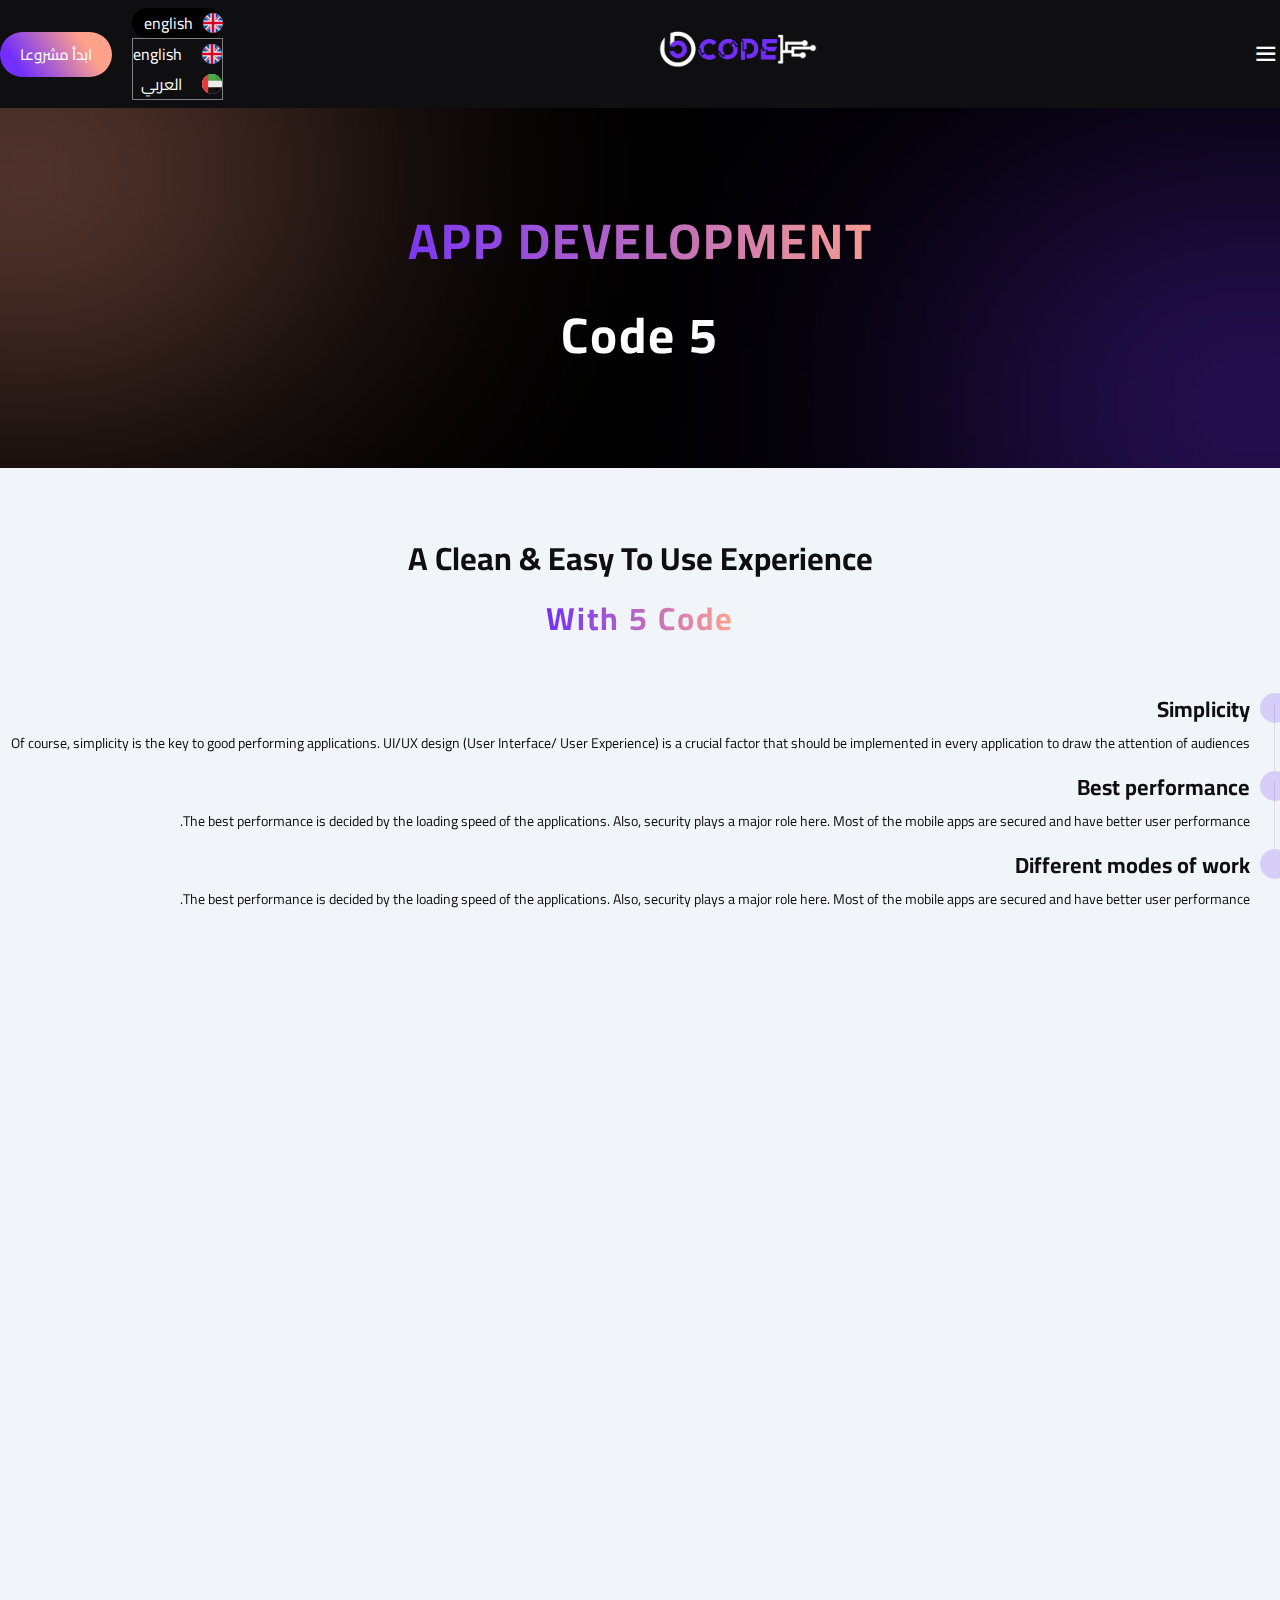
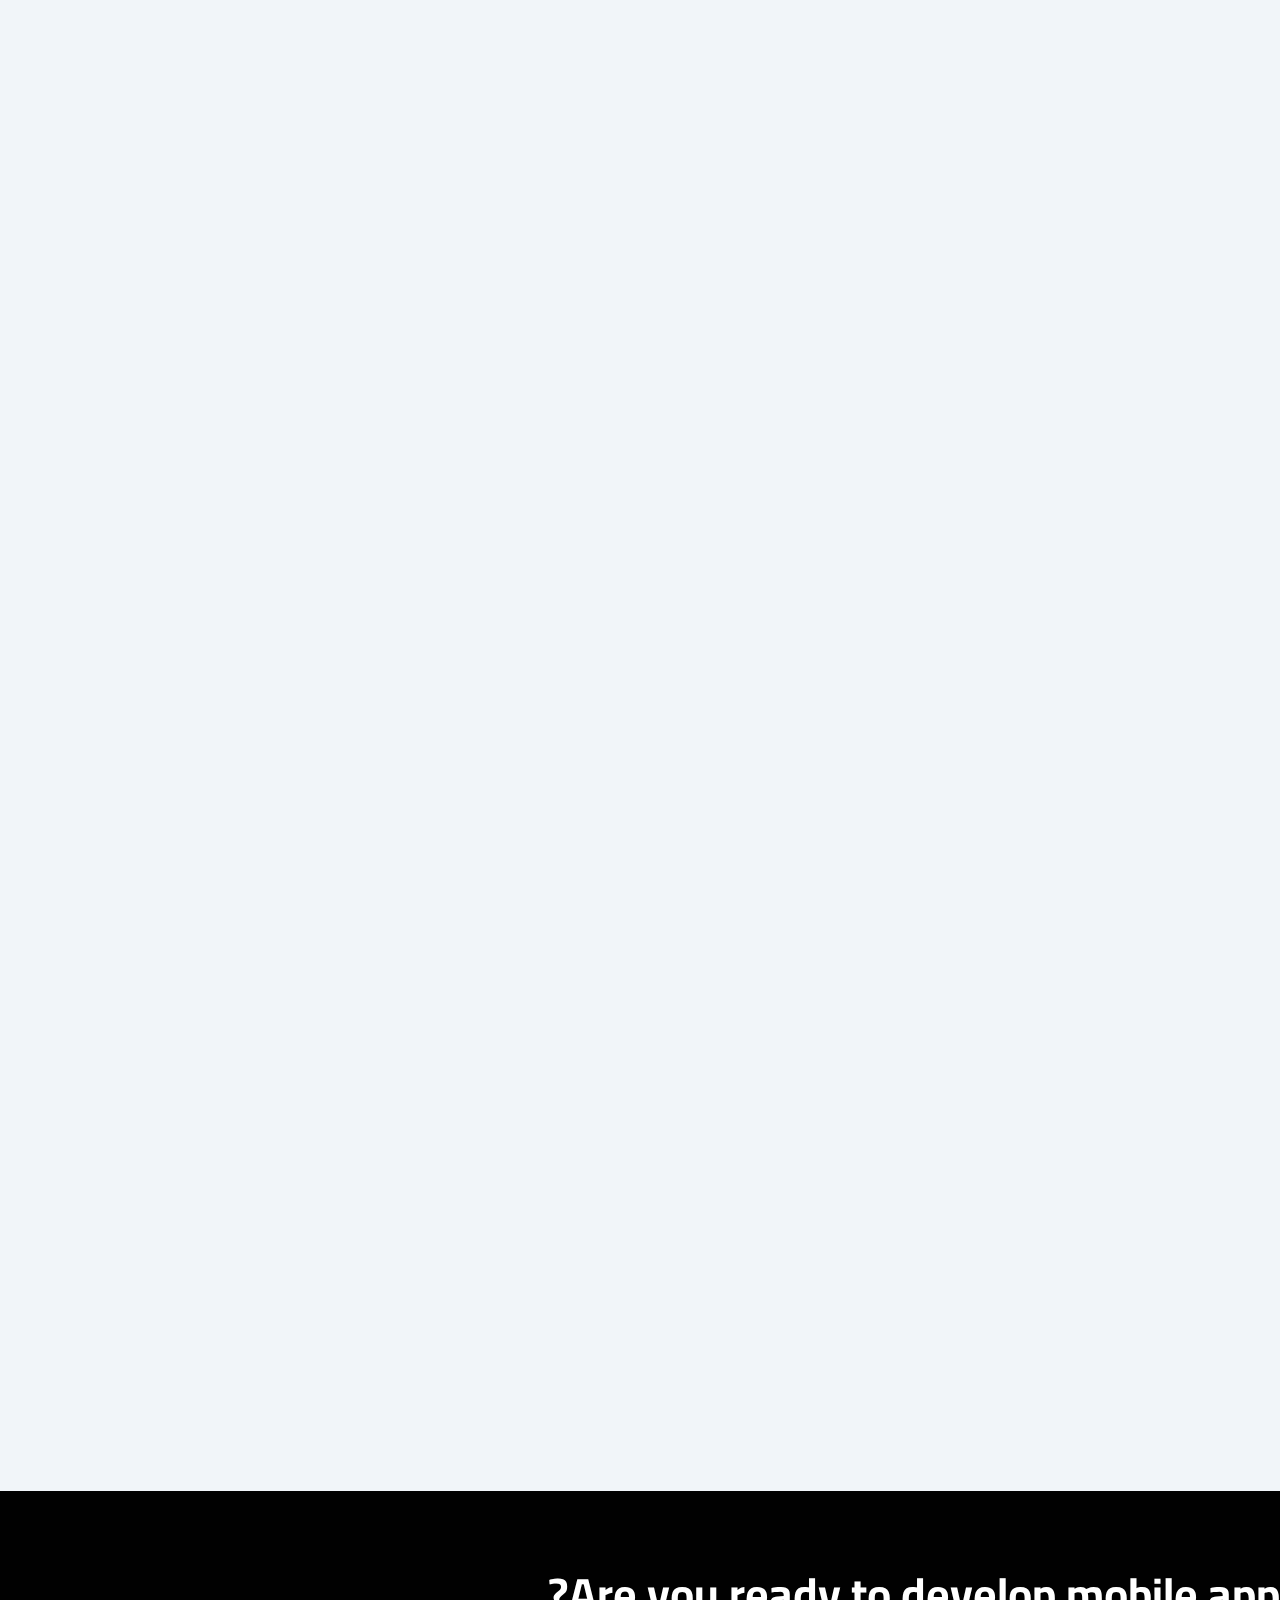
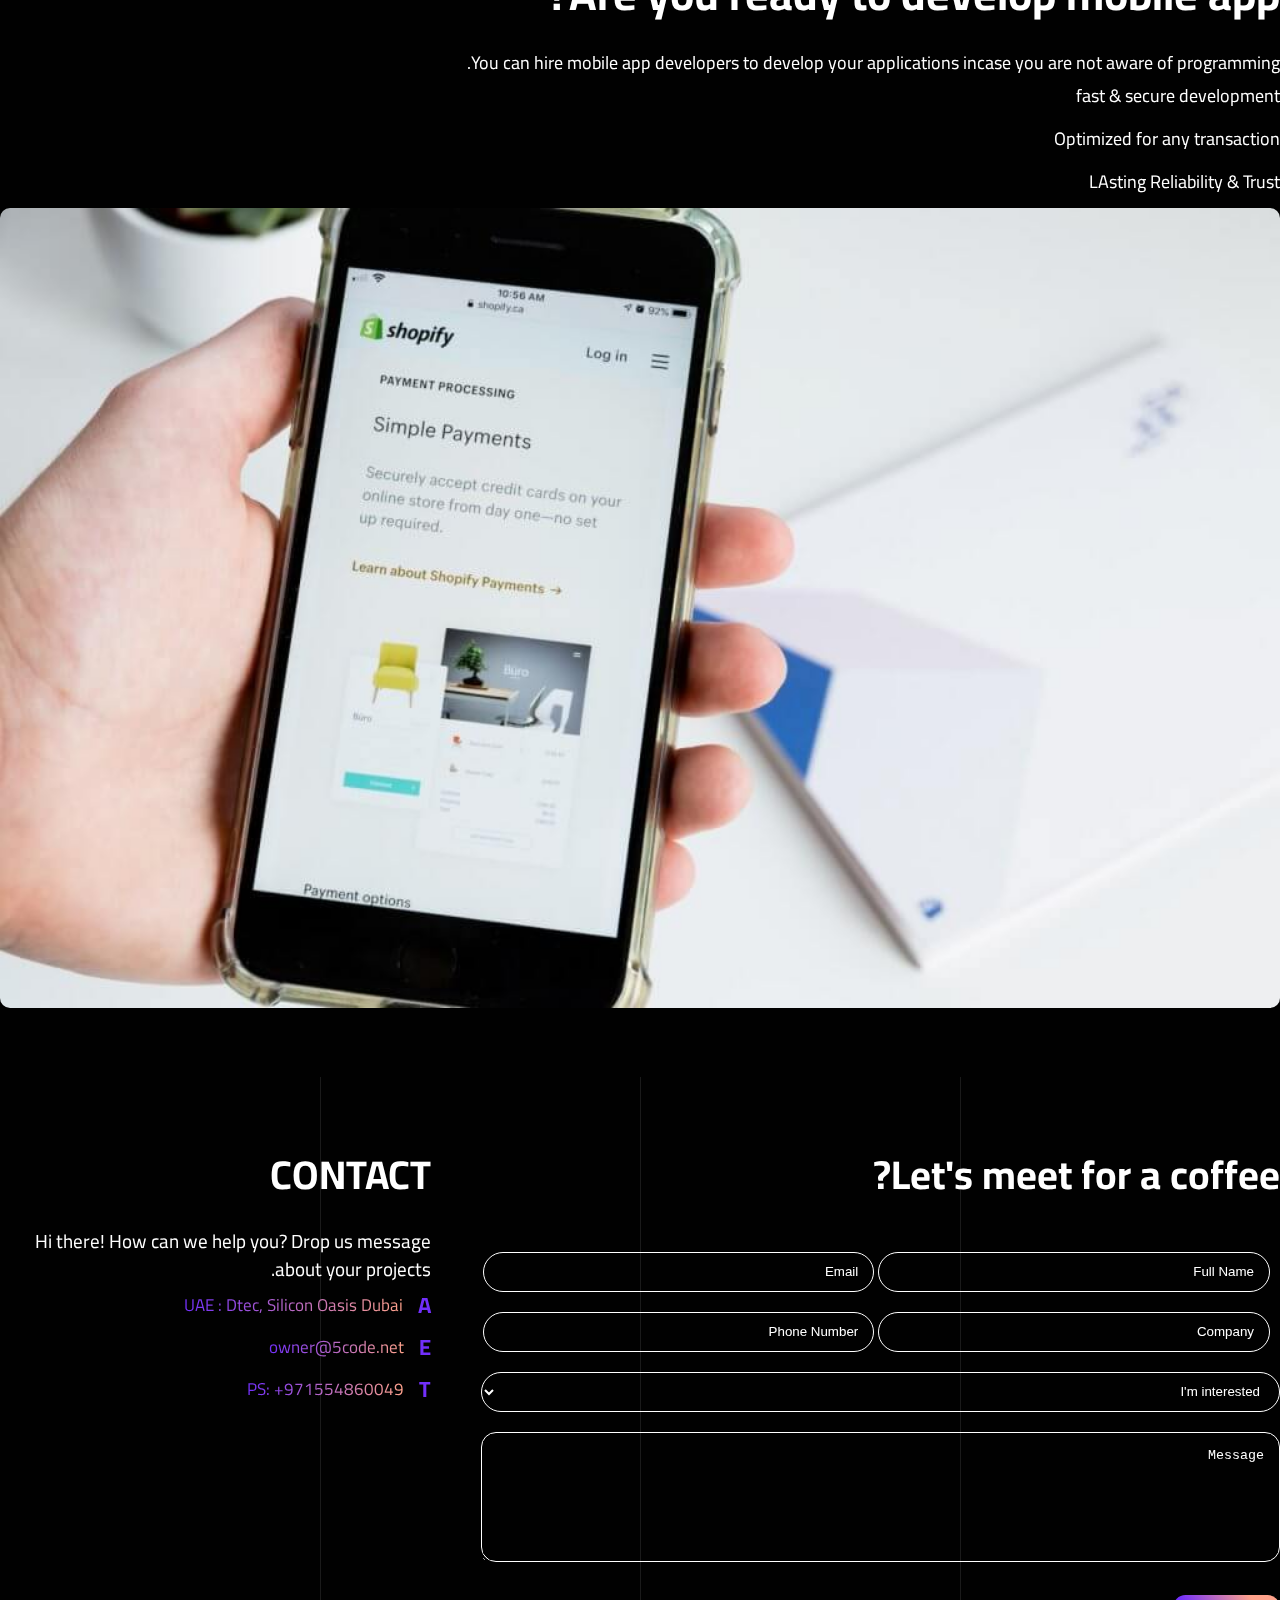
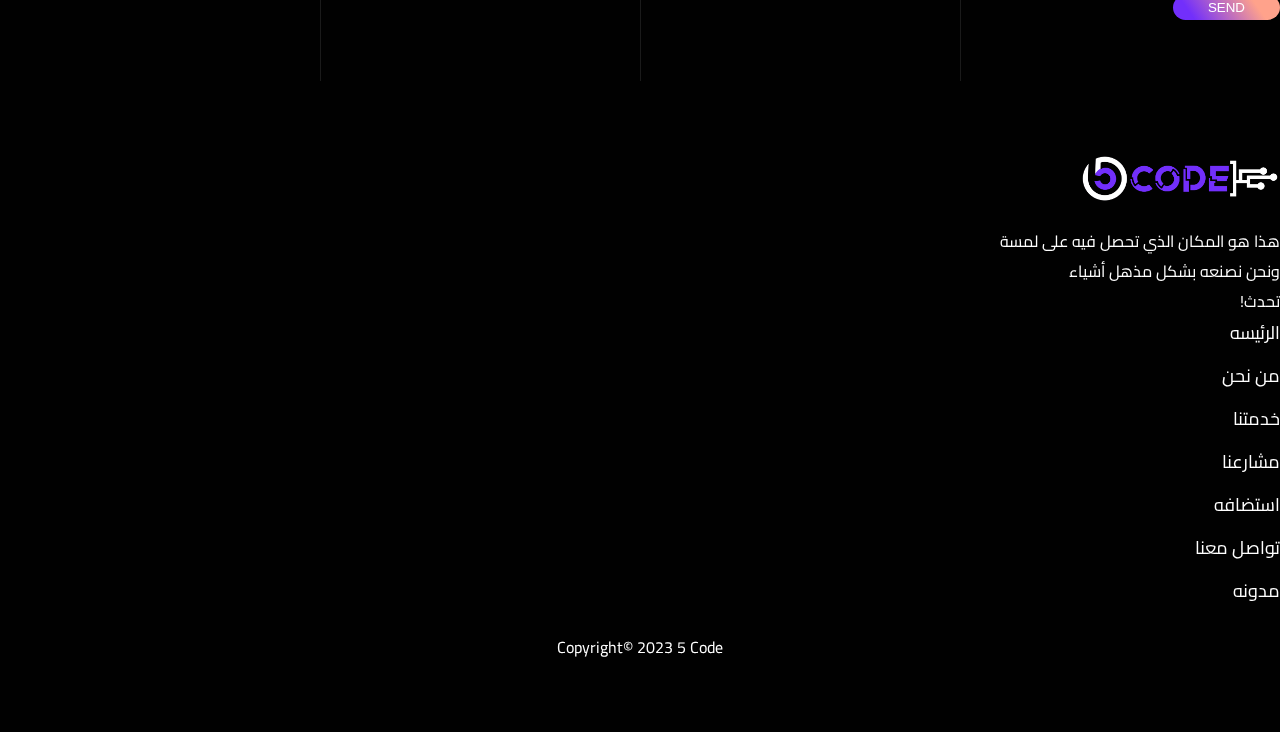
==== app-development.html @ ef113585 "first commit" ====
<!DOCTYPE html>
<html lang="en" dir="rtl">
  <head>
    <meta charset="UTF-8" />
    <meta http-equiv="X-UA-Compatible" content="IE=edge" />
    <meta name="viewport" content="width=device-width, initial-scale=1.0" />
    <title>5 Code | app development</title>
    <link rel="stylesheet" href="css/style.css" />
    <!-- bootsrap -->
    <link
      href="https://cdn.jsdelivr.net/npm/bootstrap@5.3.0-alpha3/dist/css/bootstrap.min.css"
      rel="stylesheet"
      integrity="sha384-KK94CHFLLe+nY2dmCWGMq91rCGa5gtU4mk92HdvYe+M/SXH301p5ILy+dN9+nJOZ"
      crossorigin="anonymous"
    />
    <script
      src="https://cdn.jsdelivr.net/npm/bootstrap@5.3.0-alpha3/dist/js/bootstrap.bundle.min.js"
      integrity="sha384-ENjdO4Dr2bkBIFxQpeoTz1HIcje39Wm4jDKdf19U8gI4ddQ3GYNS7NTKfAdVQSZe"
      crossorigin="anonymous"
    ></script>
    <!-- boxicon -->
    <link
      href="https://unpkg.com/boxicons@2.1.4/css/boxicons.min.css"
      rel="stylesheet"
    />
    <!-- font-awesome -->
    <link
      rel="stylesheet"
      href="https://cdnjs.cloudflare.com/ajax/libs/font-awesome/6.4.0/css/all.min.css"
      integrity="sha512-iecdLmaskl7CVkqkXNQ/ZH/XLlvWZOJyj7Yy7tcenmpD1ypASozpmT/E0iPtmFIB46ZmdtAc9eNBvH0H/ZpiBw=="
      crossorigin="anonymous"
      referrerpolicy="no-referrer"
    />
    <!-- aos animation -->
    <link href="https://unpkg.com/aos@2.3.1/dist/aos.css" rel="stylesheet" />
  </head>
  <body>

     <!-- start header -->
     <header>
      <div class="container-fluid">
        <div class="header-warpper">
          <div class="icon-container">
            <input type="checkbox" id="active" />
            <label for="active" class="menu-btn"
              ><i class="bx bx-menu bx-tada bx-flip-horizontal"></i
            ></label>
          </div>

          <a href="index.html" class="logo">
            <img src="images/logo.png" alt="" />
          </a>

           <div class="info">
            <div class="dropdown">
              <a class="btn btn-secondary dropdown-toggle" href="#" role="button" data-bs-toggle="dropdown" aria-expanded="false">
                <img src="images/united-kingdom.svg" alt="">
                english
              </a>

              <ul class="dropdown-menu">
                <li><a class="dropdown-item" href="#">
                  <img src="images/united-kingdom.svg" alt="">
                  english
                </a></li>
                <li><a class="dropdown-item" href="#">
                  <img src="images/arabic.svg" alt="">
                  العربي
                </a></li>
              </ul>
            </div>
            <a href="contact-us.html" class="btn-start">ابدأ مشروعا</a>
          </div>
        </div>
      </div>
    </header>
      <!-- end header -->
  
      <div class="wrapper">
        <div class="content">
            <div class="head">
                <div class="logo">
                    <img src="images/logo.png" alt="">
                </div>
                <div class="container_close">
                    <div class="phone">
                        <i class="fa-solid fa-phone"></i>
                        <span>04 72 10 93 50</span>
                    </div>
                    <div class="btn_close">
                    <i class="bx bx-x bx-spin btn-close-menu"></i>
                </div>
                </div>
            </div>

             <div class="center">
                <ul>
                    <li><a href="index.html">الرئيسه</a></li>
                    <li><a href="index.html">من نحن</a></li>
                    <li><a href="index.html">خدمتنا</a></li>
                    <li><a href="portfolio.html">مشارعنا</a></li>
                    <li><a href="hosting-page.html">استضافه</a></li>
                    <li><a href="contact-us.html">تواصل معنا</a></li>
                    <li><a href="blog-page.html">مدونه</a></li>
                    <div class="dropdown">
                      <a class="btn btn-secondary dropdown-toggle" href="#" role="button" data-bs-toggle="dropdown" aria-expanded="false">
                        <img src="images/united-kingdom.svg" alt="">
                        english
                      </a>

                      <ul class="dropdown-menu">
                        <li><a class="dropdown-item" href="#">
                          <img src="images/united-kingdom.svg" alt="">
                          english
                        </a></li>
                        <li><a class="dropdown-item" href="#">
                          <img src="images/arabic.svg" alt="">
                          العربي
                        </a></li>
                      </ul>
                    </div>
                    <div>
                        <input type="checkbox" class="checkbox" id="checkbox">
                        <label for="checkbox" class="label">
                        <i class="fas fa-moon"></i>
                        <i class='fas fa-sun'></i>
                        <div class='ball'>
                        </label>
                    </div>
                </ul>

                <div class="text">
                    <div class="box_text">
                        <span class="date">
                             06 ابريل 2023
                        </span>
                        <p>عرف مشغلو الرسم والطباعة هذا جيدًا ، في الواقع ، جميع المهن التي تتعامل مع عالم  </p>
                    </div>
                    <div class="box_text">
                        <span class="date">
                             06 ابريل 2023
                        </span>
                        <p>عرف مشغلو الرسم والطباعة هذا جيدًا ، في الواقع ، جميع المهن التي تتعامل مع عالم  </p>
                    </div>
                    <div class="social_media">
                        <a href="#">
                            <i class="fa-brands fa-facebook-f"></i>
                        </a>
                        <a href="#">
                            <i class="fa-brands fa-twitter"></i>
                        </a>
                        <a href="#">
                            <i class="fa-brands fa-instagram"></i>
                        </a>
                    </div>
                </div>
            </div>
        </div>
      </div>
  
      <!-- start side-line -->
      <div class="side-line">
        <div class="phone circul">
          <a href="#">
            <img src="images/phone_bkqs8f.webp" alt="" />
          </a>
        </div>
        <div class="whatsapp circul">
          <a href="#">
            <img src="images//whatsapp_ximrzz.webp" alt="" />
          </a>
        </div>
  
        <div class="main-line">
          <span class="line"></span>
          <span class="inline-text">100% IN HOUSE</span>
          <span class="line"></span>
        </div>
      </div>
      <!-- end side-line -->
  
      <!-- start secound-hero -->
      <div class="secound-hero">
        <div class="red-shadow"></div>
        <div class="danger-shadow"></div>
        <div class="text">
          <h1>APP DEVELOPMENT</h1>
          <h2>5 Code</h2>
        </div>
      </div>
      <!-- end secound-hero -->

      <!-- start about app -->
      <div class="about-app">
        <div class="container"> 
            <h1 class="title">A Clean & Easy To Use Experience <br> <span>With 5 Code</span></h1>
            <div class="row line">
                <div class="col-12 col-md-4 left" data-aos="fade-right">
                    <div class="text">
                        <h4>Simplicity</h4>
                        <p>Of course, simplicity is the key to good performing applications. UI/UX design (User Interface/ User Experience) is a crucial factor that should be implemented in every application to draw the attention of audiences</p>
                        <div class="icon">
                            <i class="fa-solid fa-circle"></i>
                        </div>
                    </div>
                    <div class="text">
                        <h4>Best performance</h4>
                        <p>The best performance is decided by the loading speed of the applications. Also, security plays a major role here. Most of the mobile apps are secured and have better user performance.</p>
                        <div class="icon">
                            <i class="fa-solid fa-circle"></i>
                        </div>
                    </div>
                    <div class="text">
                        <h4>Different modes of work</h4>
                        <p>The best performance is decided by the loading speed of the applications. Also, security plays a major role here. Most of the mobile apps are secured and have better user performance.</p>
                        <div class="icon">
                            <i class="fa-solid fa-circle"></i>
                        </div>
                    </div>
                </div>
                <div class="col-12 col-md-4 center" data-aos="zoom-in">
                    <img src="images/MobileApp.png" alt="">
                </div>
                <div class="col-12 col-md-4 right" data-aos="fade-left">
                    <div class="text">
                        <h4>Customisation</h4>
                        <p>When comes to organise the applications, the users may have the choice to design their UI according to their wishes. The mobile app is having more customisation features like a web app. </p>
                        <div class="icon">
                            <i class="fa-solid fa-circle"></i>
                        </div>
                    </div>
                    <div class="text">
                        <h4>Notifications</h4>
                        <p>Another main feature of mobile app development is, it is having Pop up notifications. Any new messages from the app or regarding the app will appear in front and the user can easily  </p>
                        <div class="icon">
                            <i class="fa-solid fa-circle"></i>
                        </div>
                    </div>
                    <div class="text">
                        <h4>Branding</h4>
                        <p>A mobile app is a wide platform for marketing your business easily. Most of the apps are generating ads which result in branding for a particular business. </p>
                        <div class="icon">
                            <i class="fa-solid fa-circle"></i>
                        </div>
                    </div>
                </div>
            </div>
        </div>
      </div>
      <!-- end about app -->

      <!-- start info app -->
      <div class="info-app">
        <div class="container">
            <div class="row line">
                <div class="col-12 col-md-6 left">
                    <h2 class="title">Are you ready to develop mobile app?</h2>
                    <p class="desc">You can hire mobile app developers to develop your applications incase you are not aware of programming. </p>
                    <div class="features">
                        <div class="feature">
                            <i class="fa-regular fa-circle-check"></i>
                            <span>fast & secure development</span>
                        </div>
                        <div class="feature">
                            <i class="fa-regular fa-circle-check"></i>
                            <span>Optimized for any transaction</span>
                        </div>
                        <div class="feature">
                            <i class="fa-regular fa-circle-check"></i>
                            <span>LAsting Reliability & Trust</span>
                        </div>
                    </div>
                </div>
                <div class="col-12 col-md-6  right">
                    <div class="image">
                        <img src="images/Blog-img.jpg" alt="">
                    </div>
                </div>
            </div>
        </div>
      </div>
       <!-- end info app -->

      <!-- start contact-us -->
    <div class="contact-us">
        <div class="container">
          <div class="content">
            <div class="left">
              <h1 class="title-left">Let's meet for a coffee?</h1>
              <form action="">
                <input type="text" placeholder="Full Name" />
                <input type="email" placeholder="Email" />
                <input type="text" placeholder="Company" />
                <input type="number" placeholder="Phone Number" />
                <select name="" id="">
                  <option value="">I'm interested</option>
                  <option value="">Website Design & Development</option>
                  <option value="">Mobile Application</option>
                  <option value="">Social Media</option>
                  <option value="">UX / UI Design</option>
                  <option value="">Dedicated Resource</option>
                  <option value="">Other</option>
                </select>
                <textarea name="" placeholder="Message"></textarea>
                <button class="btn-form">SEND</button>
              </form>
            </div>
  
            <div class="right">
              <h2 class="title-right">CONTACT</h2>
              <p class="desc">
                Hi there! How can we help you? Drop us message about your
                projects.
              </p>
              <div class="info">
                <li>
                  <span>A</span>
                  <p>UAE : Dtec, Silicon Oasis Dubai</p>
                </li>
                <li>
                  <span>E</span>
                  <p>owner@5code.net</p>
                </li>
                <li>
                  <span>T</span>
                  <p>PS: +971554860049</p>
                </li>
              </div>
              <div class="social-media">
                <a href="#">
                  <i class="fa-brands fa-facebook-f"></i>
                </a>
                <a href="#">
                  <i class="fa-brands fa-twitter"></i>
                </a>
                <a href="#">
                  <i class="fa-brands fa-instagram"></i>
                </a>
              </div>
            </div>
          </div>
        </div>
  
        <div class="lines">
          <div class="line"></div>
          <div class="line"></div>
          <div class="line"></div>
        </div>
      </div>
      <!-- end contact-us -->
  
      <!-- start footer -->
      <footer>
        <div class="container">
          <div class="row line">
            <div class="col-12 col-md-5">
              <img src="images/logo.png" alt="" />
              <p>
                هذا هو المكان الذي تحصل فيه على لمسة <br /> ونحن نصنعه بشكل مذهل
                أشياء <br /> تحدث!
              </p>
            </div>
            <div class="col-12 col-md-3">
              <div class="links">
                <ul>
                 <li><a href="index.html">الرئيسه</a></li>
                    <li><a href="index.html">من نحن</a></li>
                    <li><a href="index.html">خدمتنا</a></li>
                    <li><a href="portfolio.html">مشارعنا</a></li>
                    <li><a href="hosting-page.html">استضافه</a></li>
                    <li><a href="contact-us.html">تواصل معنا</a></li>
                    <li><a href="blog-page.html">مدونه</a></li>
                </ul>
              </div>
            </div>
            <div class="col-12 col-md-4">
              <div class="right">
                <div class="social-media">
                  <a href="#">
                    <i class="fa-brands fa-facebook-f"></i>
                  </a>
                  <a href="#">
                    <i class="fa-brands fa-twitter"></i>
                  </a>
                  <a href="#">
                    <i class="fa-brands fa-instagram"></i>
                  </a>
                </div>
                <div class="copy-">Copyright© 2023 5 Code</div>
              </div>
            </div>
          </div>
        </div>
      </footer>
      <!-- end footer -->

    <!-- aos animation -->
    <script src="https://unpkg.com/aos@2.3.1/dist/aos.js"></script>
    <script src="js/main.js"></script>

    <script>
      AOS.init();
    </script>
  </body>
</html>
---- css/style.css ----
@import url("https://fonts.googleapis.com/css2?family=Cairo:wght@300;400;500;600;700&display=swap");
* {
  margin: 0;
  padding: 0;
  -webkit-box-sizing: border-box;
          box-sizing: border-box;
}

html {
  overflow-x: hidden;
}

body {
  --dark-bg: #010101;
  --secound-dark-bg: #0f0f11;
  --three-dark-bg: transparent;
  --color-text: white;
  --border-color: white;
  --bg-box-digital: linear-gradient(
    135deg,
    hsla(0deg, 0%, 9%, 0) 0%,
    hsla(0deg, 0%, 9%, 0.65) 65%,
    #722ffb 100%
  );
  --mini-box-bg: #1e1e21;
  --secound-mini-box-bg: #1a1a1d;
  scroll-behavior: smooth;
  font-family: "Cairo", sans-serif !important;
  color: white !important;
  background-color: var(--dark-bg) !important;
  overflow-x: hidden;
  color: var(--color-text);
}

body.light {
  --dark-bg: #f1f5f9;
  --color-text: #0f172a;
  --three-dark-bg: #e2e8f0;
  --secound-dark-bg: #e2e8f0;
  --border-color: rgb(95 95 95);
  --bg-box-digital: linear-gradient(
    135deg,
    hsla(0deg, 0%, 9%, 0) 0%,
    hsl(0deg 0% 100% / 65%) 65%,
    #722ffb 100%
  );
  --mini-box-bg: #f3f3ff;
  --secound-mini-box-bg: #cdd3dc;
}

::-webkit-scrollbar {
  width: 8px;
}

::-webkit-scrollbar-track {
  background-color: transparent;
  border-radius: 10px;
}

::-webkit-scrollbar-thumb {
  border-radius: 10px;
  background-color: #2b2b2b;
  width: 8px;
}

a {
  text-decoration: none !important;
  color: inherit !important;
}

ul {
  list-style: none !important;
}

p {
  margin-bottom: 0;
}

.side-line {
  direction: ltr;
  width: 4em;
  position: fixed;
  z-index: 9999;
  left: 0.5vw;
  bottom: 110vh;
  -webkit-transition: bottom 0.1s ease;
  transition: bottom 0.1s ease;
  -webkit-animation: line-with-circul 5s ease forwards;
          animation: line-with-circul 5s ease forwards;
}
.side-line .circul {
  position: absolute;
  z-index: 4;
  width: 100%;
  left: 0;
  bottom: 1em;
  cursor: pointer;
  -webkit-animation: phone-line 2s ease;
          animation: phone-line 2s ease;
}
.side-line .circul.phone {
  bottom: 5.5em;
  -webkit-animation: whatsapp-line 2s ease;
          animation: whatsapp-line 2s ease;
}
.side-line .circul a {
  display: block;
  height: 60px;
  width: 60px;
  position: relative;
}
.side-line .circul a img {
  width: 100%;
  height: 100%;
}
.side-line .main-line {
  display: -webkit-box;
  display: -ms-flexbox;
  display: flex;
  -webkit-box-pack: space-evenly;
      -ms-flex-pack: space-evenly;
          justify-content: space-evenly;
  z-index: 2;
  width: 110vh;
  height: auto;
  position: relative;
  bottom: 6vh;
  left: 50%;
  -webkit-transform-origin: center left;
          transform-origin: center left;
  -webkit-transform: rotate(-90deg);
          transform: rotate(-90deg);
}
.side-line .main-line .line {
  -webkit-box-flex: 1;
      -ms-flex: 1 0;
          flex: 1 0;
  height: 0.1rem;
  background-color: #777;
  margin: auto 0.5rem auto 0rem;
}
.side-line .main-line .inline-text {
  font-size: 15px;
  letter-spacing: 0.5rem;
  z-index: 2;
  color: #fff;
  font-family: "Metropolis-Light";
  text-shadow: 1px 0 0 #000, 0 -1px 0 #000, 0 1px 0 #000, -1px 0 0 #000;
}

@media (max-width: 768px) {
  .side-line .circul {
    left: 7px;
  }
  .side-line .circul a {
    width: 50px;
    height: 50px;
  }
  .side-line .main-line .inline-text {
    font-size: 11px;
  }
}
@-webkit-keyframes line-with-circul {
  100% {
    -webkit-transform: translateY(111vh);
            transform: translateY(111vh);
  }
}
@keyframes line-with-circul {
  100% {
    -webkit-transform: translateY(111vh);
            transform: translateY(111vh);
  }
}
@-webkit-keyframes pulse {
  0% {
    height: 60px;
    width: 60px;
  }
  100% {
    height: 80px;
    width: 80px;
  }
}
@keyframes pulse {
  0% {
    height: 60px;
    width: 60px;
  }
  100% {
    height: 80px;
    width: 80px;
  }
}
.dropdown .btn {
  background-color: var(--dark-bg) !important;
  border: none;
  border-radius: 50px;
  display: -webkit-box;
  display: -ms-flexbox;
  display: flex;
  -webkit-box-align: center;
      -ms-flex-align: center;
          align-items: center;
  gap: 10px;
  color: var(--color-text);
}
.dropdown .btn img {
  width: 20px;
}
.dropdown .btn::after {
  display: none !important;
}
.dropdown .dropdown-menu {
  background-color: var(--secound-dark-bg);
  color: var(--color-text);
  border: 1px solid gray;
}
.dropdown .dropdown-menu li a {
  display: -webkit-box;
  display: -ms-flexbox;
  display: flex;
  -webkit-box-align: center;
      -ms-flex-align: center;
          align-items: center;
  gap: 20px;
}
.dropdown .dropdown-menu li a img {
  width: 20px;
}

header {
  background-color: var(--secound-dark-bg);
  padding: 8px 0;
  position: relative;
  z-index: 999999;
}
header .header-warpper {
  display: -webkit-box;
  display: -ms-flexbox;
  display: flex;
  -webkit-box-align: center;
      -ms-flex-align: center;
          align-items: center;
  -webkit-box-pack: justify;
      -ms-flex-pack: justify;
          justify-content: space-between;
}
header .header-warpper .icon-container .menu-btn {
  display: -webkit-box;
  display: -ms-flexbox;
  display: flex;
  -webkit-box-align: center;
      -ms-flex-align: center;
          align-items: center;
  -webkit-box-pack: center;
      -ms-flex-pack: center;
          justify-content: center;
  border-radius: 50%;
  font-size: 20px;
  color: var(--color-text);
  cursor: pointer;
  -webkit-transition: all 0.3s ease-in-out;
  transition: all 0.3s ease-in-out;
}
header .header-warpper .icon-container .menu-btn i {
  font-size: 28px;
  color: var(--color-text);
}
header .header-warpper .icon-container #active:checked ~ .menu-btn {
  color: #fff;
}
header .header-warpper .logo img {
  width: 160px;
}
header .header-warpper .info {
  display: -webkit-box;
  display: -ms-flexbox;
  display: flex;
  -webkit-box-align: center;
      -ms-flex-align: center;
          align-items: center;
  gap: 20px;
}
header .header-warpper .btn-start {
  border: none;
  background: linear-gradient(55.38deg, #722ffb 17.6%, #ffa28b 75.36%);
  color: white;
  font-weight: 500;
  padding: 8px 20px;
  font-size: 15px;
  border-radius: 50px;
}

@media (max-width: 550px) {
  header .header-warpper .icon-container .menu-btn {
    width: 35px;
    height: 35px;
  }
  header .header-warpper .logo img {
    width: 110px;
  }
  header .header-warpper .info .dropdown {
    display: none;
  }
  header .header-warpper .btn-start {
    padding: 5px 8px;
    font-size: 11px;
  }
}
.wrapper {
  position: fixed;
  top: 0;
  left: 0;
  height: 100%;
  width: 100%;
  z-index: 99999999;
  -webkit-clip-path: circle(25px at calc(-100% - 45px) 45px);
          clip-path: circle(25px at calc(-100% - 45px) 45px);
  -webkit-transition: all 0.3s ease-in-out;
  transition: all 0.3s ease-in-out;
  color: #000;
}

.wrapper.active {
  -webkit-clip-path: circle(75%);
          clip-path: circle(75%);
}

.wrapper .content {
  width: 100%;
  height: 100%;
  position: relative;
  background-color: #000;
  padding: 50px;
}
.wrapper .content::before {
  content: "";
  position: absolute;
  top: 0;
  right: 0;
  height: 100%;
  width: 50%;
  background-color: #722ffb;
}
.wrapper .content .head {
  display: -webkit-box;
  display: -ms-flexbox;
  display: flex;
  -webkit-box-align: center;
      -ms-flex-align: center;
          align-items: center;
  -webkit-box-pack: justify;
      -ms-flex-pack: justify;
          justify-content: space-between;
}
.wrapper .content .head .logo img {
  width: 170px;
}
.wrapper .content .head .container_close {
  display: -webkit-box;
  display: -ms-flexbox;
  display: flex;
  -webkit-box-align: center;
      -ms-flex-align: center;
          align-items: center;
  gap: 30px;
}
.wrapper .content .head .container_close .phone {
  position: relative;
}
.wrapper .content .head .container_close .phone i {
  color: #111;
  font-size: 20px;
  margin-right: 8px;
}
.wrapper .content .head .container_close .phone span {
  color: white;
  font-weight: 600;
  font-size: 20px;
}
.wrapper .content .head .container_close .btn_close {
  position: relative;
  border: 1px solid white;
  width: 60px;
  height: 60px;
  display: -webkit-box;
  display: -ms-flexbox;
  display: flex;
  -webkit-box-align: center;
      -ms-flex-align: center;
          align-items: center;
  -webkit-box-pack: center;
      -ms-flex-pack: center;
          justify-content: center;
  border-radius: 50%;
}
.wrapper .content .head .container_close .btn_close i {
  font-size: 35px;
  cursor: pointer;
  color: white;
}
.wrapper .content .center {
  display: -webkit-box;
  display: -ms-flexbox;
  display: flex;
  -webkit-box-align: center;
      -ms-flex-align: center;
          align-items: center;
  -webkit-box-pack: justify;
      -ms-flex-pack: justify;
          justify-content: space-between;
  padding: 40px 70px;
  height: 80vh;
  position: relative;
}
.wrapper .content .center ul {
  color: white;
  padding-left: 0;
}
.wrapper .content .center ul > li > a {
  font-size: 40px;
  font-weight: 700;
  color: white;
  letter-spacing: 2px;
  text-transform: uppercase;
  -webkit-transition: all 0.3s ease;
  transition: all 0.3s ease;
}
.wrapper .content .center ul > li > a:hover {
  color: #722ffb;
}
.wrapper .content .center ul > li:not(:last-child) {
  margin-bottom: 10px;
}
.wrapper .content .center ul .dropdown {
  margin-bottom: 20px;
}
.wrapper .content .center ul .dropdown .btn {
  background-color: var(--secound-dark-bg) !important;
}
.wrapper .content .center ul .dropdown .dropdown-menu li a {
  font-size: 16px !important;
  letter-spacing: 0 !important;
  gap: 10px !important;
}
.wrapper .content .center ul .dropdown .btn {
  -webkit-box-pack: center;
      -ms-flex-pack: center;
          justify-content: center;
}
.wrapper .content .center .text {
  position: relative;
}
.wrapper .content .center .text .box_text {
  margin-bottom: 30px;
}
.wrapper .content .center .text .box_text .date {
  color: gray;
  font-weight: 600;
}
.wrapper .content .center .text .box_text p {
  font-size: 20px;
  font-weight: 700;
  color: white;
  max-width: 500px;
}
.wrapper .content .center .text .social_media {
  display: -webkit-box;
  display: -ms-flexbox;
  display: flex;
  -webkit-box-align: center;
      -ms-flex-align: center;
          align-items: center;
  gap: 15px;
}
.wrapper .content .center .text .social_media a i {
  font-size: 22px;
}

@media (max-width: 768px) {
  .wrapper .content .center {
    position: relative;
    -webkit-box-pack: center;
        -ms-flex-pack: center;
            justify-content: center;
  }
  .wrapper .content .center ul {
    text-align: center;
  }
  .wrapper .content .center .text {
    display: none;
  }
}
@media (max-width: 600px) {
  .wrapper .content {
    padding: 25px;
  }
  .wrapper .content .head .logo img {
    width: 100px;
  }
  .wrapper .content .head .container_close .phone {
    display: none;
  }
  .wrapper .content .head .container_close .phone i {
    font-size: 16px;
    margin-right: 5px;
  }
  .wrapper .content .head .container_close .phone span {
    font-size: 15px;
  }
  .wrapper .content .head .container_close .btn_close {
    width: 40px;
    height: 40px;
  }
  .wrapper .content .head .container_close .btn_close i {
    font-size: 25px;
  }
  .wrapper .content .center {
    padding: 20px;
    height: 70vh;
  }
  .wrapper .content .center ul > li > a {
    font-size: 25px;
  }
}
.wrapper .content::before {
  right: auto;
  left: 0;
}

input[type=checkbox] {
  display: none;
}

.checkbox {
  opacity: 0;
  position: absolute;
}

.label {
  width: 50px;
  height: 26px;
  background-color: white;
  display: -webkit-box;
  display: -ms-flexbox;
  display: flex;
  border-radius: 50px;
  -webkit-box-align: center;
      -ms-flex-align: center;
          align-items: center;
  -webkit-box-pack: justify;
      -ms-flex-pack: justify;
          justify-content: space-between;
  padding: 5px;
  position: relative;
  -webkit-transform: scale(1.5);
          transform: scale(1.5);
  margin-top: 20px;
  margin-left: 20px;
}

.ball {
  width: 20px;
  height: 20px;
  background-color: black;
  position: absolute;
  top: 3px;
  left: 2px;
  border-radius: 50%;
  -webkit-transition: -webkit-transform 0.2s linear;
  transition: -webkit-transform 0.2s linear;
  transition: transform 0.2s linear;
  transition: transform 0.2s linear, -webkit-transform 0.2s linear;
}

/*  target the elemenent after the label*/
.checkbox:checked + .label .ball {
  -webkit-transform: translateX(24px);
          transform: translateX(24px);
}

.fa-moon {
  color: pink;
}

.fa-sun {
  color: yellow;
}

@media (max-width: 768px) {
  .wrapper ul li {
    margin: 5px 0;
  }
  .wrapper ul li a {
    font-size: 22px;
  }
}
@media (max-width: 768px) {
  .label {
    margin: auto;
    height: 20px;
    width: 45px;
  }
  .label i {
    font-size: 13px;
  }
  .label .ball {
    height: 15px;
    width: 15px;
  }
}
@-webkit-keyframes rotate {
  0% {
    -webkit-filter: hue-rotate(0deg);
            filter: hue-rotate(0deg);
  }
  100% {
    -webkit-filter: hue-rotate(360deg);
            filter: hue-rotate(360deg);
  }
}
@keyframes rotate {
  0% {
    -webkit-filter: hue-rotate(0deg);
            filter: hue-rotate(0deg);
  }
  100% {
    -webkit-filter: hue-rotate(360deg);
            filter: hue-rotate(360deg);
  }
}
.services {
  overflow: hidden;
  color: var(--color-text);
}
.services .text .title {
  font-size: 45px;
  font-weight: 700;
  position: relative;
}
.services .text .title img {
  position: absolute;
  top: -10px;
  left: 10px;
  width: 70px;
}
.services .text .title span {
  background-image: -webkit-gradient(linear, left top, right top, from(#722ffb), to(#ffa28b));
  background-image: linear-gradient(to right, #722ffb, #ffa28b);
  -webkit-background-clip: text;
  -webkit-text-fill-color: transparent;
}
.services .text .boxs {
  margin-top: 50px;
  display: -ms-grid;
  display: grid;
  -ms-grid-columns: 50% 15px 50%;
  grid-template-columns: 50% 50%;
  gap: 15px;
}
.services .text .boxs .box {
  display: -webkit-box;
  display: -ms-flexbox;
  display: flex;
  -webkit-box-align: center;
      -ms-flex-align: center;
          align-items: center;
  gap: 15px;
  background-color: var(--secound-dark-bg);
  padding: 20px;
  border-radius: 10px;
  position: relative;
  z-index: 3;
  overflow: hidden;
}
.services .text .boxs .box::before {
  position: absolute;
  left: 0;
  top: 0;
  height: 100%;
  background: -webkit-gradient(linear, right top, left top, from(#722ffb), to(#ffa28b));
  background: linear-gradient(to left, #722ffb, #ffa28b);
  width: 0;
  content: "";
  -webkit-transition: all 300ms ease;
  transition: all 300ms ease;
  z-index: -1;
}
.services .text .boxs .box:hover {
  background-color: transparent;
}
.services .text .boxs .box:hover::before {
  width: 100%;
}
.services .text .boxs .box img {
  width: 65px;
}
.services .text .boxs .box .info h4 {
  font-size: 22px;
  font-weight: 700;
}
.services .text .boxs .box .info p {
  font-size: 15px;
}

@media (max-width: 768px) {
  .services {
    padding-top: 30px;
  }
  .services .text {
    text-align: center;
  }
  .services .text .title {
    font-size: 22px;
  }
  .services .text .boxs {
    margin-top: 30px;
    -ms-grid-columns: 100%;
    grid-template-columns: 100%;
  }
  .services .text .boxs .box {
    -webkit-box-orient: vertical;
    -webkit-box-direction: normal;
        -ms-flex-direction: column;
            flex-direction: column;
    padding: 15px;
    gap: 8px;
  }
  .services .text .boxs .box img {
    width: 40px;
  }
  .services .text .boxs .box .info h4 {
    font-size: 19px;
    margin-bottom: 0;
  }
  .services .text .boxs .box .info p {
    margin-bottom: 0;
    font-size: 14px;
    margin-top: 3px;
  }
}
.holderCircle {
  width: 500px;
  height: 500px;
  border-radius: 100%;
  margin: 60px auto;
  position: relative;
}

.dotCircle {
  width: 100%;
  height: 100%;
  position: absolute;
  margin: auto;
  top: 0;
  left: 0;
  right: 0;
  bottom: 0;
  border-radius: 100%;
  z-index: 20;
}

.dotCircle .itemDot {
  display: block;
  width: 70px;
  height: 70px;
  position: absolute;
  background: #ffffff;
  color: #7d4ac7;
  border-radius: 15px;
  text-align: center;
  font-size: 30px;
  z-index: 3;
  cursor: pointer;
  border: 2px solid #e6e6e6;
  display: -webkit-box;
  display: -ms-flexbox;
  display: flex;
  -webkit-box-align: center;
      -ms-flex-align: center;
          align-items: center;
  -webkit-box-pack: center;
      -ms-flex-pack: center;
          justify-content: center;
}

.dotCircle .itemDot i {
  font-size: 29px;
}

.dotCircle .itemDot .forActive {
  width: 56px;
  height: 56px;
  position: absolute;
  top: 0;
  left: 0;
  right: 0;
  bottom: 0;
  display: none;
}

.dotCircle .itemDot .forActive::after {
  content: "";
  width: 5px;
  height: 5px;
  border: 3px solid #7d4ac7;
  bottom: -31px;
  left: -14px;
  -webkit-filter: blur(1px);
          filter: blur(1px);
  position: absolute;
  border-radius: 100%;
}

.dotCircle .itemDot .forActive::before {
  content: "";
  width: 6px;
  height: 6px;
  -webkit-filter: blur(5px);
          filter: blur(5px);
  top: -15px;
  position: absolute;
  -webkit-transform: rotate(-45deg);
          transform: rotate(-45deg);
  border: 6px solid #a733bb;
  right: -39px;
}

.dotCircle .itemDot.active .forActive {
  display: block;
}

.round {
  position: absolute;
  left: 40px;
  top: 45px;
  width: 410px;
  height: 410px;
  border: 2px dotted #722ffb;
  border-radius: 100%;
  -webkit-animation: rotation 100s infinite linear;
}

.dotCircle .itemDot:hover,
.dotCircle .itemDot.active {
  color: #ffffff;
  -webkit-transition: 0.5s;
  transition: 0.5s;
  /* Permalink - use to edit and share this gradient: http://colorzilla.com/gradient-editor/#7d4ac7+0,a733bb+100 */
  background: #722ffb;
  /* Old browsers */
  /* FF3.6-15 */
  /* Chrome10-25,Safari5.1-6 */
  background: -webkit-gradient(linear, left top, right top, from(#7d4ac7), to(#722ffb));
  background: linear-gradient(to right, #7d4ac7 0%, #722ffb 100%);
  /* W3C, IE10+, FF16+, Chrome26+, Opera12+, Safari7+ */
  filter: progid:DXImageTransform.Microsoft.gradient(startColorstr="#7d4ac7", endColorstr="#a733bb", GradientType=1);
  /* IE6-9 */
  border: 2px solid #ffffff;
  -webkit-box-shadow: 0 30px 30px 0 rgba(0, 0, 0, 0.13);
  box-shadow: 0 30px 30px 0 rgba(0, 0, 0, 0.13);
}

.dotCircle .itemDot {
  font-size: 40px;
}

.contentCircle {
  width: 250px;
  border-radius: 100%;
  color: #222222;
  position: relative;
  top: 150px;
  left: 50%;
  -webkit-transform: translate(-50%, -50%);
          transform: translate(-50%, -50%);
}

.contentCircle .CirItem {
  border-radius: 100%;
  color: #222222;
  position: absolute;
  text-align: center;
  bottom: 0;
  left: 0;
  opacity: 0;
  -webkit-transform: scale(0);
          transform: scale(0);
  -webkit-transition: 0.5s;
  transition: 0.5s;
  font-size: 15px;
  width: 100%;
  height: 100%;
  top: -25px;
  right: 0;
  margin: auto;
  line-height: 250px;
}

.CirItem.active {
  z-index: 1;
  opacity: 1;
  -webkit-transform: scale(1);
          transform: scale(1);
  -webkit-transition: 0.5s;
  transition: 0.5s;
}

.contentCircle .CirItem i {
  font-size: 180px;
  position: absolute;
  top: 0;
  left: 50%;
  margin-left: -90px;
  color: #000000;
  opacity: 0.1;
}

.contentCircle .CirItem .title span {
  color: #722ffb;
  font-size: 24px;
  letter-spacing: -1px;
}

.contentCircle .CirItem p {
  font-size: 16px;
  line-height: 1.5;
  color: var(--color-text) !important;
}

@media (max-width: 500px) {
  .dotCircle {
    display: none;
  }
  .holderCircle {
    width: 300px;
    height: 300px;
  }
  .round {
    left: 50%;
    top: 50%;
    -webkit-transform: translate(-50%, -50%);
            transform: translate(-50%, -50%);
    width: 100%;
    height: 100%;
  }
  .contentCircle {
    top: 25%;
  }
  .contentCircle .CirItem .title span {
    font-size: 20px;
  }
  .contentCircle .CirItem p {
    font-size: 14px;
  }
}
.contentCircle {
  left: 0;
}

@media (max-width: 500px) {
  .contentCircle {
    left: 33%;
  }
}
footer {
  padding: 70px 0;
  background-color: #010101;
}
footer .line img {
  width: 200px;
  margin-bottom: 10px;
}
footer .line .links {
  position: relative;
}
footer .line .links::before {
  content: "";
  position: absolute;
  left: -30px;
  top: 50%;
  -webkit-transform: translateY(-50%);
          transform: translateY(-50%);
  width: 1px;
  height: 60%;
  background-color: white;
}
footer .line .links ul {
  padding-left: 0;
}
footer .line .links ul li {
  margin-bottom: 10px;
}
footer .line .links ul li a {
  font-size: 18px;
}
footer .line .right {
  width: 100%;
  height: 100%;
  display: -webkit-box;
  display: -ms-flexbox;
  display: flex;
  -webkit-box-align: center;
      -ms-flex-align: center;
          align-items: center;
  -webkit-box-pack: center;
      -ms-flex-pack: center;
          justify-content: center;
  -webkit-box-orient: vertical;
  -webkit-box-direction: normal;
      -ms-flex-direction: column;
          flex-direction: column;
}
footer .line .right .social-media {
  display: -webkit-box;
  display: -ms-flexbox;
  display: flex;
  -webkit-box-align: center;
      -ms-flex-align: center;
          align-items: center;
  gap: 20px;
  margin-bottom: 15px;
}
footer .line .right .social-media a i {
  font-size: 25px;
  background-image: -webkit-gradient(linear, left top, right top, from(#722ffb), to(#ffa28b));
  background-image: linear-gradient(to right, #722ffb, #ffa28b);
  -webkit-background-clip: text;
  -webkit-text-fill-color: transparent;
}

@media (max-width: 600px) {
  footer {
    padding: 30px 0;
    text-align: center;
  }
  footer .line img {
    width: 140px;
    margin-bottom: 5px;
  }
  footer .line p {
    font-size: 13px;
  }
}
.main-footer {
  padding: 80px 0 10px;
  background: url("../images/footer-bg.jpeg");
  background-repeat: no-repeat;
  background-size: cover;
  position: relative;
  overflow: hidden;
}
.main-footer::before {
  content: "";
  position: absolute;
  top: 0;
  left: 0;
  width: 100%;
  height: 100%;
  background-color: rgba(1, 1, 1, 0.42);
}
.main-footer .red-shadow {
  position: absolute;
  z-index: 7;
  bottom: -5%;
  right: -11%;
  padding: 10% 22%;
  background: linear-gradient(29deg, #722ffb 24%, #ffa28b 75%);
  -webkit-filter: blur(12em);
  filter: blur(12em);
}
.main-footer .address-container {
  display: -webkit-box;
  display: -ms-flexbox;
  display: flex;
  -webkit-box-pack: justify;
      -ms-flex-pack: justify;
          justify-content: space-between;
  position: relative;
  z-index: 5;
}
.main-footer .address-container .address .title {
  font-size: 35px;
  font-weight: 700;
}
.main-footer .address-container .address p {
  font-size: 18xp;
}
.main-footer .address-container .address a {
  background-image: -webkit-gradient(linear, left top, right top, from(#722ffb), to(#ffa28b));
  background-image: linear-gradient(to right, #722ffb, #ffa28b);
  -webkit-background-clip: text;
  -webkit-text-fill-color: transparent;
  font-size: 18px;
  text-decoration: underline;
}
.main-footer .footer-center {
  padding: 70px 0;
  text-align: center;
  position: relative;
  z-index: 5;
}
.main-footer .footer-center img {
  width: 250px;
}
.main-footer .footer-center p {
  font-size: 20px;
  max-width: 500px;
  margin: 10px auto 0;
}
.main-footer .bottom-footer {
  display: -webkit-box;
  display: -ms-flexbox;
  display: flex;
  -webkit-box-align: center;
      -ms-flex-align: center;
          align-items: center;
  -webkit-box-pack: justify;
      -ms-flex-pack: justify;
          justify-content: space-between;
  position: relative;
  z-index: 5;
  padding: 10px;
  border-top: 1px solid #bdbdbd;
}
.main-footer .bottom-footer .copy-right {
  display: -webkit-box;
  display: -ms-flexbox;
  display: flex;
  -webkit-box-align: center;
      -ms-flex-align: center;
          align-items: center;
  gap: 20px;
}
.main-footer .bottom-footer .copy-right p {
  font-size: 15px;
  margin-bottom: 0;
}
.main-footer .bottom-footer .social-media {
  display: -webkit-box;
  display: -ms-flexbox;
  display: flex;
  -webkit-box-align: center;
      -ms-flex-align: center;
          align-items: center;
  gap: 20px;
  margin-top: 30px;
}
.main-footer .bottom-footer .social-media a i {
  font-size: 25px;
  background-image: -webkit-gradient(linear, left top, right top, from(#722ffb), to(#ffa28b));
  background-image: linear-gradient(to right, #722ffb, #ffa28b);
  -webkit-background-clip: text;
  -webkit-text-fill-color: transparent;
}

@media (max-width: 768px) {
  .main-footer {
    height: 100vh;
    padding: 40px 0 10px;
    text-align: center;
    display: -webkit-box;
    display: -ms-flexbox;
    display: flex;
    -webkit-box-align: center;
        -ms-flex-align: center;
            align-items: center;
  }
  .main-footer .address-container {
    -webkit-box-orient: vertical;
    -webkit-box-direction: normal;
        -ms-flex-direction: column;
            flex-direction: column;
    -webkit-box-pack: center;
        -ms-flex-pack: center;
            justify-content: center;
    gap: 15px;
  }
  .main-footer .address-container .address .title {
    font-size: 22px;
  }
  .main-footer .address-container .address p {
    margin-bottom: 5px;
    font-size: 14px;
  }
  .main-footer .footer-center {
    padding: 30px 0;
  }
  .main-footer .footer-center img {
    width: 150px;
  }
  .main-footer .footer-center p {
    font-size: 15px;
    margin: -2px auto 0;
  }
  .main-footer .bottom-footer {
    -webkit-box-orient: vertical;
    -webkit-box-direction: normal;
        -ms-flex-direction: column;
            flex-direction: column;
    padding: 0;
    gap: 10px;
  }
  .main-footer .bottom-footer .social-media {
    margin-top: 10px;
  }
  .main-footer .bottom-footer .copy-right {
    -webkit-box-orient: vertical;
    -webkit-box-direction: normal;
        -ms-flex-direction: column;
            flex-direction: column;
    gap: 8px;
  }
  .main-footer .bottom-footer .copy-right p {
    font-size: 14px;
    margin-bottom: 0;
  }
}
.our-porjects {
  padding: 90px 0 60px;
  color: var(--color-text);
}
.our-porjects .line {
  display: -webkit-box;
  display: -ms-flexbox;
  display: flex;
  gap: 40px;
}
.our-porjects .line .left,
.our-porjects .line .right {
  width: 50%;
}
.our-porjects .line .left .text {
  margin-bottom: 30px;
}
.our-porjects .line .left .text .subtitle {
  color: #ffa28b;
  font-weight: 500;
  font-size: 18px;
  margin-bottom: 10px;
  display: block;
}
.our-porjects .line .left .text .title {
  font-size: 50px;
  font-weight: 700;
}
.our-porjects .line .box {
  cursor: pointer;
  position: relative;
  overflow: hidden;
  margin-bottom: 30px;
  border: 2px solid var(--secound-dark-bg);
  border-radius: 10px;
  display: block;
}
.our-porjects .line .box:hover .image img {
  -webkit-transform: scale(1.1);
          transform: scale(1.1);
}
.our-porjects .line .box:hover .text-box .title-box {
  color: #722ffb;
  -webkit-transform: translateX(10px);
          transform: translateX(10px);
}
.our-porjects .line .box:hover .arrow-div {
  bottom: 0;
  right: 0;
}
.our-porjects .line .box .image {
  overflow: hidden;
}
.our-porjects .line .box .image img {
  width: 100%;
  -webkit-transition: all 0.2s;
  transition: all 0.2s;
  height: 330px;
  -o-object-fit: cover;
     object-fit: cover;
}
.our-porjects .line .box .text-box {
  padding: 40px;
  background-color: var(--secound-dark-bg);
}
.our-porjects .line .box .text-box .title-box {
  font-weight: 700;
  margin-bottom: 15px;
  -webkit-transition: all 0.2s;
  transition: all 0.2s;
}
.our-porjects .line .box .text-box .desc-box {
  font-size: 17px;
  line-height: 1.5;
  margin-bottom: 0;
}
.our-porjects .line .box .arrow-div {
  position: absolute;
  bottom: -55px;
  right: -55px;
  background-color: #722ffb;
  width: 50px;
  height: 50px;
  display: -webkit-box;
  display: -ms-flexbox;
  display: flex;
  -webkit-box-align: center;
      -ms-flex-align: center;
          align-items: center;
  -webkit-box-pack: center;
      -ms-flex-pack: center;
          justify-content: center;
  -webkit-transition: all 0.3s;
  transition: all 0.3s;
  border-radius: 10px;
}
.our-porjects .line .box .arrow-div i {
  -webkit-transform: rotate(-45deg);
          transform: rotate(-45deg);
  font-size: 20px;
}
.our-porjects .line .btn-view {
  display: inline-block;
  padding: 20px 30px;
  border: 2px solid #722ffb;
  color: white;
  font-weight: 600;
  font-size: 18px;
  margin-top: 40px;
}

@media (max-width: 768px) {
  .our-porjects {
    padding: 30px 0;
  }
  .our-porjects .line {
    -webkit-box-orient: vertical;
    -webkit-box-direction: normal;
        -ms-flex-direction: column;
            flex-direction: column;
    text-align: center;
    gap: 0;
  }
  .our-porjects .line .left,
.our-porjects .line .right {
    width: 100%;
  }
  .our-porjects .line .left .text .subtitle {
    font-size: 14px;
    margin-bottom: 3px;
  }
  .our-porjects .line .left .text .title {
    font-size: 20px;
  }
  .our-porjects .line .box {
    display: block;
  }
  .our-porjects .line .box .image img {
    height: 200px;
  }
  .our-porjects .line .box .text-box {
    padding: 15px;
  }
  .our-porjects .line .box .text-box .title-box {
    margin-bottom: 4px;
    font-size: 18px;
  }
  .our-porjects .line .box .text-box .desc-box {
    font-size: 13px;
  }
  .our-porjects .line .box .arrow-div {
    width: 40px;
    height: 40px;
  }
  .our-porjects .line .box .arrow-div i {
    font-size: 18px;
  }
  .our-porjects .line .btn-view {
    margin-top: 0;
    padding: 10px 20px;
    font-size: 15px;
  }
}
.secound-hero {
  height: 40vh;
  display: -webkit-box;
  display: -ms-flexbox;
  display: flex;
  -webkit-box-align: center;
      -ms-flex-align: center;
          align-items: center;
  -webkit-box-pack: center;
      -ms-flex-pack: center;
          justify-content: center;
  color: var(--color-text);
  position: relative;
  overflow: hidden;
}
.secound-hero .red-shadow {
  position: absolute;
  z-index: 7;
  bottom: -7%;
  right: -18%;
  padding: 7% 20%;
  background: #722ffb;
  -webkit-filter: blur(12em);
  filter: blur(12em);
}
.secound-hero .danger-shadow {
  position: absolute;
  z-index: 7;
  top: -7%;
  left: -18%;
  padding: 7% 20%;
  background: #ffa28b;
  -webkit-filter: blur(12em);
  filter: blur(12em);
}
.secound-hero .text {
  text-align: center;
}
.secound-hero .text h1 {
  background-image: -webkit-gradient(linear, left top, right top, from(#722ffb), to(#ffa28b));
  background-image: linear-gradient(to right, #722ffb, #ffa28b);
  -webkit-background-clip: text;
  -webkit-text-fill-color: transparent;
  font-size: 50px;
  letter-spacing: 2px;
  font-weight: 700;
  margin-bottom: 0;
}
.secound-hero .text h2 {
  font-size: 50px;
  letter-spacing: 2px;
  font-weight: 700;
}

@media (max-width: 768px) {
  .secound-hero {
    height: 30vh;
  }
  .secound-hero .danger-shadow {
    -webkit-filter: blur(3em);
            filter: blur(3em);
    top: 7%;
    left: -15%;
    padding: 16% 22%;
  }
  .secound-hero .red-shadow {
    -webkit-filter: blur(3em);
            filter: blur(3em);
    padding: 16% 22%;
    bottom: 6%;
    right: -7%;
  }
  .secound-hero .text h1,
.secound-hero .text h2 {
    font-size: 30px;
  }
}
.contact-us {
  padding: 60px 0;
  position: relative;
  color: var(--color-text);
  background-color: var(--three-dark-bg);
}
.contact-us .content {
  display: -webkit-box;
  display: -ms-flexbox;
  display: flex;
  gap: 50px;
}
.contact-us .content .left {
  width: 65%;
}
.contact-us .content .left .title-left {
  font-size: 40px;
  font-weight: 700;
  margin-bottom: 40px;
}
.contact-us .content .left form input,
.contact-us .content .left form select,
.contact-us .content .left form textarea {
  background-color: transparent;
  border: 1px solid var(--border-color);
  border-radius: 50px;
  margin-bottom: 20px;
  padding: 0 15px;
  color: var(--color-text);
}
.contact-us .content .left form input {
  width: 49%;
  height: 40px;
}
.contact-us .content .left form input::-webkit-input-placeholder {
  color: var(--color-text);
}
.contact-us .content .left form input::-moz-placeholder {
  color: var(--color-text);
}
.contact-us .content .left form input:-ms-input-placeholder {
  color: var(--color-text);
}
.contact-us .content .left form input::-ms-input-placeholder {
  color: var(--color-text);
}
.contact-us .content .left form input::placeholder {
  color: var(--color-text);
}
.contact-us .content .left form input:nth-child(1), .contact-us .content .left form input:nth-child(3) {
  margin-right: 10px;
}
.contact-us .content .left form select {
  width: 100%;
  height: 40px;
}
.contact-us .content .left form select option {
  background-color: var(--dark-bg);
}
.contact-us .content .left form textarea {
  height: 130px;
  padding: 15px;
  width: 100%;
  border-radius: 15px !important;
}
.contact-us .content .left form textarea::-webkit-input-placeholder {
  color: var(--color-text);
}
.contact-us .content .left form textarea::-moz-placeholder {
  color: var(--color-text);
}
.contact-us .content .left form textarea:-ms-input-placeholder {
  color: var(--color-text);
}
.contact-us .content .left form textarea::-ms-input-placeholder {
  color: var(--color-text);
}
.contact-us .content .left form textarea::placeholder {
  color: var(--color-text);
}
.contact-us .content .left form .btn-form {
  border: none;
  padding: 5px 35px;
  border-radius: 50px;
  background: linear-gradient(55.38deg, #722ffb 17.6%, #ffa28b 75.36%);
  color: white;
  font-weight: 500;
}
.contact-us .content .right {
  width: 35%;
}
.contact-us .content .right .title-right {
  font-size: 40px;
  font-weight: 700;
  margin-bottom: 15px;
}
.contact-us .content .right .desc {
  font-size: 19px;
  line-height: 1.5;
}
.contact-us .content .right .info {
  list-style: none;
}
.contact-us .content .right .info li {
  display: -webkit-box;
  display: -ms-flexbox;
  display: flex;
  -webkit-box-align: center;
      -ms-flex-align: center;
          align-items: center;
  gap: 15px;
}
.contact-us .content .right .info li span {
  font-size: 22px;
  font-weight: 700;
  color: #722ffb;
}
.contact-us .content .right .info li p {
  background-image: -webkit-gradient(linear, left top, right top, from(#722ffb), to(#ffa28b));
  background-image: linear-gradient(to right, #722ffb, #ffa28b);
  -webkit-background-clip: text;
  -webkit-text-fill-color: transparent;
  font-size: 17px;
  margin-bottom: 0;
}
.contact-us .content .right .social-media {
  display: -webkit-box;
  display: -ms-flexbox;
  display: flex;
  -webkit-box-align: center;
      -ms-flex-align: center;
          align-items: center;
  gap: 20px;
  margin-top: 30px;
}
.contact-us .content .right .social-media a i {
  font-size: 25px;
  background-image: -webkit-gradient(linear, left top, right top, from(#722ffb), to(#ffa28b));
  background-image: linear-gradient(to right, #722ffb, #ffa28b);
  -webkit-background-clip: text;
  -webkit-text-fill-color: transparent;
}
.contact-us .lines {
  position: absolute;
  top: 0;
  left: 0;
  right: 0;
  height: 100%;
  margin: auto;
  width: 100%;
  z-index: -1;
}
.contact-us .line {
  position: absolute;
  width: 1px;
  height: 100%;
  top: 0;
  left: 50%;
  background: rgba(255, 255, 255, 0.1);
  overflow: hidden;
}
.contact-us .line::after {
  content: "";
  display: block;
  position: absolute;
  height: 15vh;
  width: 100%;
  top: -50%;
  left: 0;
  background: -webkit-gradient(linear, left top, left bottom, from(rgba(255, 255, 255, 0)), color-stop(75%, #ffffff), to(#ffffff));
  background: linear-gradient(to bottom, rgba(255, 255, 255, 0) 0%, #ffffff 75%, #ffffff 100%);
  -webkit-animation: drop 7s 0s infinite;
          animation: drop 7s 0s infinite;
  -webkit-animation-fill-mode: forwards;
          animation-fill-mode: forwards;
  -webkit-animation-timing-function: cubic-bezier(0.4, 0.26, 0, 0.97);
          animation-timing-function: cubic-bezier(0.4, 0.26, 0, 0.97);
}
.contact-us .line:nth-child(1) {
  margin-left: -25%;
}
.contact-us .line:nth-child(1)::after {
  -webkit-animation-delay: 2s;
          animation-delay: 2s;
}
.contact-us .line:nth-child(3) {
  margin-left: 25%;
}
.contact-us .line:nth-child(3)::after {
  -webkit-animation-delay: 2.5s;
          animation-delay: 2.5s;
}
@-webkit-keyframes drop {
  0% {
    top: -50%;
  }
  100% {
    top: 110%;
  }
}
@keyframes drop {
  0% {
    top: -50%;
  }
  100% {
    top: 110%;
  }
}

@media (max-width: 991px) {
  .contact-us {
    padding: 30px 0;
  }
  .contact-us .content .left form input {
    width: 100%;
  }
}
@media (max-width: 600px) {
  .contact-us .content {
    -webkit-box-orient: vertical;
    -webkit-box-direction: reverse;
        -ms-flex-direction: column-reverse;
            flex-direction: column-reverse;
    text-align: center;
  }
  .contact-us .content .left,
.contact-us .content .right {
    width: 100%;
  }
  .contact-us .content .left .title-left {
    font-size: 22px;
    margin-bottom: 15px;
  }
  .contact-us .content .left form input,
.contact-us .content .left form select {
    height: 33px;
    font-size: 15px;
    padding: 0px 10px;
  }
  .contact-us .content .left form textarea {
    height: 110px;
    padding: 10px;
  }
  .contact-us .content .left form input,
.contact-us .content .left form select,
.contact-us .content .left form textarea {
    margin-bottom: 15px;
  }
  .contact-us .content .left form .btn-form {
    padding: 3px 35px;
    font-size: 15px;
  }
  .contact-us .content .right .title-right {
    font-size: 22px;
    margin-bottom: 0;
  }
  .contact-us .content .right .desc {
    font-size: 13px;
    margin-bottom: 0;
  }
  .contact-us .content .right .info {
    margin-top: 10px;
  }
  .contact-us .content .right .info li {
    -webkit-box-pack: center;
        -ms-flex-pack: center;
            justify-content: center;
    gap: 8px;
  }
  .contact-us .content .right .info li span {
    font-size: 19px;
  }
  .contact-us .content .right .info li p {
    font-size: 14px;
  }
  .contact-us .content .right .social-media {
    gap: 15px;
    margin-top: 15px;
    -webkit-box-pack: center;
        -ms-flex-pack: center;
            justify-content: center;
  }
  .contact-us .content .right .social-media a i {
    font-size: 20px;
  }
}
.testimonials {
  padding: 60px 0;
  color: var(--color-text);
}
.testimonials .subtitle {
  text-align: center;
  display: block;
  color: #722ffb;
  font-size: 20px;
  font-weight: 600;
}
.testimonials .title {
  font-size: 35px;
  font-weight: 700;
  text-align: center;
}
.testimonials .swiper_testimonials {
  margin-top: 50px;
}
.testimonials .swiper_testimonials .box_testimonials {
  padding: 30px;
  position: relative;
  background-color: var(--secound-dark-bg);
  border-radius: 10px;
  display: -webkit-box;
  display: -ms-flexbox;
  display: flex;
  -webkit-box-align: center;
      -ms-flex-align: center;
          align-items: center;
  gap: 20px;
}
.testimonials .swiper_testimonials .box_testimonials img {
  width: 80px;
  height: 80px;
  border-radius: 50%;
}
.testimonials .swiper_testimonials .box_testimonials .text p {
  font-size: 17px;
  line-height: 1.6;
  margin-bottom: 10px;
}
.testimonials .swiper_testimonials .box_testimonials .text .bottom_box {
  display: -webkit-box;
  display: -ms-flexbox;
  display: flex;
  -webkit-box-align: center;
      -ms-flex-align: center;
          align-items: center;
  -webkit-box-pack: justify;
      -ms-flex-pack: justify;
          justify-content: space-between;
}
.testimonials .swiper_testimonials .box_testimonials .text .bottom_box .info h4 {
  margin-bottom: 0;
}
.testimonials .swiper_testimonials .box_testimonials .text .bottom_box .info span {
  color: #722ffb;
}
.testimonials .swiper_testimonials .box_testimonials .text .bottom_box .stars i {
  font-size: 14px;
  color: #ffcc4a;
}

@media (max-width: 768px) {
  .testimonials {
    padding: 30px 0;
  }
  .testimonials .subtitle {
    font-size: 16px;
  }
  .testimonials .title {
    font-size: 20px;
  }
  .testimonials .swiper_testimonials {
    margin-top: 25px;
  }
  .testimonials .swiper_testimonials .box_testimonials {
    -webkit-box-orient: vertical;
    -webkit-box-direction: normal;
        -ms-flex-direction: column;
            flex-direction: column;
    text-align: center;
    gap: 10px;
    padding: 15px;
  }
  .testimonials .swiper_testimonials .box_testimonials img {
    width: 60px;
    height: 60px;
  }
  .testimonials .swiper_testimonials .box_testimonials .text p {
    font-size: 13px;
    line-height: 1.4;
    margin-bottom: 5px;
  }
  .testimonials .swiper_testimonials .box_testimonials .text .bottom_box {
    -webkit-box-orient: vertical;
    -webkit-box-direction: normal;
        -ms-flex-direction: column;
            flex-direction: column;
  }
  .testimonials .swiper_testimonials .box_testimonials .text .bottom_box .info h4 {
    font-size: 18px;
  }
  .testimonials .swiper_testimonials .box_testimonials .text .bottom_box .info span {
    font-size: 13px;
  }
  .testimonials .swiper_testimonials .box_testimonials .text .bottom_box .stars i {
    font-size: 10px;
  }
}
.hero {
  height: calc(100vh - 55px);
  position: relative;
  color: white;
}
.hero .container {
  height: 100%;
  width: 100%;
  display: -webkit-box;
  display: -ms-flexbox;
  display: flex;
  -webkit-box-align: center;
      -ms-flex-align: center;
          align-items: center;
  -webkit-box-pack: center;
      -ms-flex-pack: center;
          justify-content: center;
}
.hero .container .content {
  display: -webkit-box;
  display: -ms-flexbox;
  display: flex;
  -webkit-box-pack: center;
      -ms-flex-pack: center;
          justify-content: center;
  -webkit-box-align: center;
      -ms-flex-align: center;
          align-items: center;
  position: relative;
}
.hero .container .content .left,
.hero .container .content .right {
  width: 50%;
}
.hero .container .content .left {
  -webkit-animation: hero-text 2s ease;
          animation: hero-text 2s ease;
}
.hero .container .content .left .title {
  font-size: 60px;
  font-weight: 700;
  color: var(--color-text);
  position: relative;
  width: -webkit-fit-content;
  width: -moz-fit-content;
  width: fit-content;
}
.hero .container .content .left .title p {
  overflow: hidden;
}
.hero .container .content .left .title p span {
  background-image: -webkit-gradient(linear, left top, right top, from(#722ffb), to(#ffa28b));
  background-image: linear-gradient(to right, #722ffb, #ffa28b);
  -webkit-background-clip: text;
  -webkit-text-fill-color: transparent;
  display: none;
}
.hero .container .content .left .title p span.text-in {
  display: block;
  -webkit-animation: textIn 0.5s ease;
          animation: textIn 0.5s ease;
}
.hero .container .content .left .title p span.text-out {
  -webkit-animation: textOut 0.5s ease;
          animation: textOut 0.5s ease;
}
.hero .container .content .left .title .light-img {
  width: 125px;
  position: absolute;
  top: -40px;
  right: -100px;
  -webkit-animation: light 2s infinite backwards;
          animation: light 2s infinite backwards;
}
.hero .container .content .left .desc {
  font-weight: 400;
  font-size: 16px;
  line-height: 28px;
  color: #bdbdbd;
  max-width: 600px;
}
.hero .container .content .left .btns a {
  padding: 10px 20px;
  border-radius: 50px;
  color: white;
  border: none;
  font-weight: 500;
}
.hero .container .content .left .btns .btn-start {
  background: linear-gradient(55.38deg, #722ffb 17.6%, #ffa28b 75.36%);
  margin-right: 10px;
}
.hero .container .content .left .btns .btn-view {
  background-color: var(--secound-dark-bg);
  color: var(--color-text);
}
.hero .container .content .right {
  position: relative;
}
.hero .container .content .right .image {
  -webkit-animation: hero-img 2s ease;
          animation: hero-img 2s ease;
  text-align: center;
}
.hero .container .content .right .image img {
  width: 100%;
  -webkit-animation: move-hero 3s ease backwards infinite;
          animation: move-hero 3s ease backwards infinite;
}
.hero .container .content .right .circle2 {
  position: absolute;
  top: 5%;
  left: -30px;
  -webkit-animation: circle2 3s ease backwards infinite;
          animation: circle2 3s ease backwards infinite;
}
.hero .container .content .right .circle2 img {
  width: 30px;
}
.hero .container .content .circle {
  position: absolute;
  top: 40%;
  right: -40px;
  -webkit-animation: circle 3s ease backwards infinite;
          animation: circle 3s ease backwards infinite;
}
.hero .container .content .circle img {
  width: 80px;
}
.hero .container .content .red-shadow {
  position: absolute;
  z-index: 7;
  bottom: -5%;
  right: -11%;
  padding: 10% 22%;
  background: linear-gradient(29deg, #722ffb 24%, #ffa28b 75%);
  -webkit-filter: blur(12em);
          filter: blur(12em);
}

@media (max-width: 550px) {
  .hero {
    height: 100vh;
  }
  .hero .container #video-background video {
    height: calc(100vh - 55px);
  }
  .hero .container .content {
    text-align: center;
    -webkit-box-orient: vertical;
    -webkit-box-direction: normal;
        -ms-flex-direction: column;
            flex-direction: column;
    -webkit-box-pack: center;
        -ms-flex-pack: center;
            justify-content: center;
    gap: 100px;
    padding: 40px 0;
  }
  .hero .container .content .left,
.hero .container .content .right {
    width: 100%;
  }
  .hero .container .content .left .title {
    font-size: 35px;
    margin: auto;
  }
  .hero .container .content .left .title .light-img {
    width: 75px;
    top: -20px;
    right: -60px;
  }
  .hero .container .content .left .desc {
    font-size: 13px;
    line-height: 17px;
    max-width: 290px;
    margin: 0 auto 10px;
  }
  .hero .container .content .left .btns a {
    padding: 6px 10px;
    font-size: 13px;
  }
  .hero .container .content .right {
    text-align: center;
  }
  .hero .container .content .right .image img {
    width: 100%;
  }
  .hero .container .content .circle {
    right: -30px;
    width: 12%;
  }
}
.we-are {
  padding: 60px 10px;
  text-align: center;
  color: var(--color-text);
  background-color: var(--secound-dark-bg);
}
.we-are .container-fluid .omg {
  display: -webkit-box;
  display: -ms-flexbox;
  display: flex;
  -webkit-box-align: center;
      -ms-flex-align: center;
          align-items: center;
  -webkit-box-pack: center;
      -ms-flex-pack: center;
          justify-content: center;
  -ms-flex-wrap: wrap;
      flex-wrap: wrap;
  gap: 10px;
  margin-bottom: 10px;
}
.we-are .container-fluid .omg h2 {
  font-size: 50px;
  margin-bottom: 0;
}
.we-are .container-fluid .omg .slot-word {
  text-transform: uppercase;
  background-image: linear-gradient(-225deg, #231557 0%, #44107a 29%, #ff1361 67%, #fff800 100%);
  background-size: auto auto;
  background-clip: border-box;
  background-size: 200% auto;
  color: #fff;
  background-clip: text;
  -webkit-background-clip: text;
  -webkit-text-fill-color: transparent;
  -webkit-animation: textclip 2s linear infinite;
          animation: textclip 2s linear infinite;
  display: inline-block;
  font-size: 90px;
  font-weight: 700;
}
.we-are .container-fluid .omg-h4 {
  margin-bottom: 8px;
  font-size: 20px;
}
.we-are .container-fluid .omg-desc {
  font-size: 15px;
  max-width: 900px;
  margin: auto;
  font-weight: 300;
}
.we-are .container-fluid .read-more {
  margin-top: 15px;
  display: -webkit-box;
  display: -ms-flexbox;
  display: flex;
  -webkit-box-align: center;
      -ms-flex-align: center;
          align-items: center;
  -webkit-box-pack: center;
      -ms-flex-pack: center;
          justify-content: center;
  gap: 8px;
}
.we-are .container-fluid .read-more .circul {
  background: linear-gradient(55.38deg, #722ffb 17.6%, #ffa28b 75.36%);
  width: 40px;
  height: 40px;
  display: -webkit-box;
  display: -ms-flexbox;
  display: flex;
  -webkit-box-align: center;
      -ms-flex-align: center;
          align-items: center;
  -webkit-box-pack: center;
      -ms-flex-pack: center;
          justify-content: center;
  border-radius: 50%;
  -webkit-transition: width 0.5s ease-in-out;
  transition: width 0.5s ease-in-out;
}

@media (max-width: 768px) {
  .we-are {
    padding: 30px 0;
  }
  .we-are .container-fluid .omg {
    -ms-flex-wrap: wrap;
        flex-wrap: wrap;
    gap: 0;
    row-gap: 0px;
    -webkit-column-gap: 5px;
       -moz-column-gap: 5px;
            column-gap: 5px;
  }
  .we-are .container-fluid .omg h2 {
    font-size: 22px;
  }
  .we-are .container-fluid .omg .slot-word {
    font-size: 25px;
  }
  .we-are .container-fluid .omg-h4 {
    margin-bottom: 3px;
    font-size: 13px;
  }
  .we-are .container-fluid .omg-desc {
    font-size: 12px;
  }
  .we-are .container-fluid .read-more {
    margin-top: 7px;
  }
  .we-are .container-fluid .read-more .text {
    font-size: 14px;
  }
  .we-are .container-fluid .read-more .circul {
    width: 30px;
    height: 30px;
  }
}
.trust-us {
  padding: 0;
  color: white;
  display: none;
}
.trust-us .content {
  text-align: center;
  padding: 80px 0;
  background-color: #010101;
  position: relative;
}
.trust-us .content::before {
  content: "";
  position: absolute;
  background: #fff;
  background: -webkit-gradient(linear, left top, left bottom, from(#ffa28b), color-stop(#722ffb), to(#ff00e0));
  background: linear-gradient(#ffa28b, #722ffb, #ff00e0);
  /*background: linear-gradient(375deg, #1cc7d0, #2ede98);*/
  width: 100.7%;
  height: 100.9%;
  left: 50%;
  top: 50%;
  -webkit-transform: translate(-50%, -50%);
          transform: translate(-50%, -50%);
  z-index: -1;
  -webkit-animation: rotate 1.5s linear infinite;
          animation: rotate 1.5s linear infinite;
  -webkit-transition: -webkit-transform 0.3s ease;
  transition: -webkit-transform 0.3s ease;
  transition: transform 0.3s ease;
  transition: transform 0.3s ease, -webkit-transform 0.3s ease;
}
.trust-us .content .title {
  font-weight: 700;
  margin-bottom: 60px;
}
.trust-us .content .swiper .swiper-slide img {
  width: 100px;
}

@media (max-width: 600px) {
  .trust-us {
    padding: 20px 0;
  }
  .trust-us .content {
    padding: 40px 0;
  }
  .trust-us .content .title {
    font-size: 20px;
    margin-bottom: 30px;
  }
  .trust-us .content .swiper .swiper-slide img {
    width: 65px;
  }
}
.featured {
  padding: 50px 0;
  position: relative;
  background-color: var(--secound-dark-bg);
  color: var(--color-text);
  /* Animation */
  /*Shrinking for mobile*/
}
.featured .line {
  -webkit-box-align: center;
      -ms-flex-align: center;
          align-items: center;
}
.featured .line .left {
  text-align: center;
}
.featured .line .left .image {
  position: relative;
  width: 70%;
}
.featured .line .left .image .main-img {
  width: 100%;
}
.featured .line .left .image .circle-img {
  position: absolute;
  top: 0;
  left: 0;
  -webkit-animation: rotate-img 20s ease infinite forwards;
          animation: rotate-img 20s ease infinite forwards;
  width: 100%;
}
.featured .line .right .boxs {
  display: -webkit-box;
  display: -ms-flexbox;
  display: flex;
  -webkit-box-orient: vertical;
  -webkit-box-direction: normal;
      -ms-flex-direction: column;
          flex-direction: column;
  gap: 20px;
}
.featured .line .right .boxs .box {
  display: -webkit-box;
  display: -ms-flexbox;
  display: flex;
  -webkit-box-align: center;
      -ms-flex-align: center;
          align-items: center;
  gap: 20px;
  background-color: var(--dark-bg);
  padding: 20px;
  border-radius: 10px;
  position: relative;
  z-index: 3;
  overflow: hidden;
  width: -webkit-fit-content;
  width: -moz-fit-content;
  width: fit-content;
}
.featured .line .right .boxs .box:nth-of-type(2) {
  -webkit-transform: translateX(50px);
          transform: translateX(50px);
}
.featured .line .right .boxs .box:nth-of-type(3) {
  -webkit-transform: translateX(100px);
          transform: translateX(100px);
}
.featured .line .right .boxs .box:nth-of-type(4) {
  -webkit-transform: translateX(50px);
          transform: translateX(50px);
}
.featured .line .right .boxs .box::before {
  position: absolute;
  left: 0;
  top: 0;
  height: 100%;
  background: -webkit-gradient(linear, right top, left top, from(#722ffb), to(#ffa28b));
  background: linear-gradient(to left, #722ffb, #ffa28b);
  width: 0;
  content: "";
  -webkit-transition: all 300ms ease;
  transition: all 300ms ease;
  z-index: -1;
}
.featured .line .right .boxs .box:hover {
  background-color: transparent;
}
.featured .line .right .boxs .box:hover::before {
  width: 100%;
}
.featured .line .right .boxs .box img {
  width: 70px;
}
.featured .line .right .boxs .box .info h4 {
  font-size: 25px;
  font-weight: 700;
}
.featured .line .right .boxs .box .info p {
  font-size: 19px;
  max-width: 350px;
  margin-bottom: 0;
}
.featured .waves {
  position: absolute;
  bottom: 0;
  width: 100%;
  height: 10vh;
  margin-bottom: -7px;
}
.featured .content {
  position: relative;
  height: 20vh;
  text-align: center;
  background-color: white;
}
.featured .parallax > use {
  -webkit-animation: move-forever 25s cubic-bezier(0.55, 0.5, 0.45, 0.5) infinite;
          animation: move-forever 25s cubic-bezier(0.55, 0.5, 0.45, 0.5) infinite;
}
.featured .parallax > use:nth-child(1) {
  -webkit-animation-delay: -2s;
          animation-delay: -2s;
  -webkit-animation-duration: 7s;
          animation-duration: 7s;
}
.featured .parallax > use:nth-child(2) {
  -webkit-animation-delay: -3s;
          animation-delay: -3s;
  -webkit-animation-duration: 10s;
          animation-duration: 10s;
}
.featured .parallax > use:nth-child(3) {
  -webkit-animation-delay: -4s;
          animation-delay: -4s;
  -webkit-animation-duration: 13s;
          animation-duration: 13s;
}
.featured .parallax > use:nth-child(4) {
  -webkit-animation-delay: -5s;
          animation-delay: -5s;
  -webkit-animation-duration: 20s;
          animation-duration: 20s;
}
@-webkit-keyframes move-forever {
  0% {
    -webkit-transform: translate3d(-90px, 0, 0);
            transform: translate3d(-90px, 0, 0);
  }
  100% {
    -webkit-transform: translate3d(85px, 0, 0);
            transform: translate3d(85px, 0, 0);
  }
}
@keyframes move-forever {
  0% {
    -webkit-transform: translate3d(-90px, 0, 0);
            transform: translate3d(-90px, 0, 0);
  }
  100% {
    -webkit-transform: translate3d(85px, 0, 0);
            transform: translate3d(85px, 0, 0);
  }
}
@media (max-width: 768px) {
  .featured .waves {
    height: 55px;
    min-height: 40px;
  }
  .featured .content {
    height: 30vh;
  }
  .featured h1 {
    font-size: 24px;
  }
}

@media (max-width: 600px) {
  .featured {
    padding: 30px 0;
  }
  .featured .line .left {
    margin-bottom: 10px;
  }
  .featured .line .left .image {
    margin: auto;
  }
  .featured .line .right .boxs {
    gap: 10px;
  }
  .featured .line .right .boxs .box {
    -webkit-box-orient: vertical;
    -webkit-box-direction: normal;
        -ms-flex-direction: column;
            flex-direction: column;
    padding: 15px;
    gap: 8px;
    -webkit-transform: translateX(0) !important;
            transform: translateX(0) !important;
    text-align: center;
    width: 100%;
  }
  .featured .line .right .boxs .box img {
    width: 40px;
  }
  .featured .line .right .boxs .box .info h4 {
    font-size: 18px;
    margin-bottom: 0;
  }
  .featured .line .right .boxs .box .info p {
    margin-bottom: 0;
    font-size: 13px;
    margin-top: 3px;
  }
}
.featured .line .right .boxs .box:nth-of-type(2) {
  -webkit-transform: translateX(-50px);
          transform: translateX(-50px);
}
.featured .line .right .boxs .box:nth-of-type(3) {
  -webkit-transform: translateX(-100px);
          transform: translateX(-100px);
}
.featured .line .right .boxs .box:nth-of-type(4) {
  -webkit-transform: translateX(-50px);
          transform: translateX(-50px);
}

.our-process {
  padding: 50px 0;
  position: relative;
  color: var(--color-text);
  background-color: var(--three-dark-bg);
}
.our-process .container .title {
  font-size: 40px;
  font-weight: 700;
  margin-bottom: 40px;
  letter-spacing: 0.5rem;
}
.our-process .container .line {
  display: -webkit-box;
  display: -ms-flexbox;
  display: flex;
}
.our-process .container .line .left {
  width: 40%;
}
.our-process .container .line .left .links .tablink {
  display: -webkit-box;
  display: -ms-flexbox;
  display: flex;
  -webkit-box-align: center;
      -ms-flex-align: center;
          align-items: center;
  gap: 15px;
  cursor: pointer;
}
.our-process .container .line .left .links .tablink:not(:last-child) {
  margin-bottom: 25px;
}
.our-process .container .line .left .links .tablink span {
  font-weight: 600;
  font-size: 24px;
}
.our-process .container .line .left .links .tablink img {
  width: 30px;
}
.our-process .container .line .left .links .tablink img.img-link2 {
  display: none;
}
.our-process .container .line .left .links .tablink:hover img.img-link1 {
  display: none;
}
.our-process .container .line .left .links .tablink:hover img.img-link2 {
  display: block;
}
.our-process .container .line .left .links .tablink.active img.img-link1 {
  display: none;
}
.our-process .container .line .left .links .tablink.active img.img-link2 {
  display: block;
}
.our-process .container .line .right {
  width: 60%;
}
.our-process .container .line .right .tabcontent {
  display: none;
  background: linear-gradient(55.38deg, #722ffb 17.6%, #ffa28b 75.36%);
  padding: 4rem;
  border-radius: 10px;
  color: white !important;
}
.our-process .container .line .right .tabcontent.active {
  display: block;
}
.our-process .container .line .right .tabcontent .title-box {
  display: -webkit-box;
  display: -ms-flexbox;
  display: flex;
  -webkit-box-align: center;
      -ms-flex-align: center;
          align-items: center;
  gap: 15px;
  font-size: 40px;
  margin-bottom: 35px;
}
.our-process .container .line .right .tabcontent .title-box img {
  width: 40px;
}
.our-process .container .line .right .tabcontent .desc {
  font-size: 17px;
  letter-spacing: 2px;
}
.our-process .paper-plane {
  height: 50px;
  position: absolute;
  top: 30%;
  left: 0%;
  z-index: -1;
}

@media (max-width: 768px) {
  .our-process {
    padding: 30px 0;
  }
  .our-process .container {
    text-align: center;
  }
  .our-process .container .title {
    font-size: 22px;
    margin-bottom: 15px;
  }
  .our-process .container .line {
    -webkit-box-orient: vertical;
    -webkit-box-direction: normal;
        -ms-flex-direction: column;
            flex-direction: column;
  }
  .our-process .container .line .right,
.our-process .container .line .left {
    width: 100%;
  }
  .our-process .container .line .left .links {
    padding-left: 0;
  }
  .our-process .container .line .left .links .tablink {
    -webkit-box-pack: center;
        -ms-flex-pack: center;
            justify-content: center;
  }
  .our-process .container .line .left .links .tablink:not(:last-child) {
    margin-bottom: 10px;
  }
  .our-process .container .line .left .links .tablink span {
    font-size: 18px;
  }
  .our-process .container .line .left .links .tablink img {
    width: 22px;
  }
  .our-process .container .line .right .tabcontent {
    padding: 1.5rem;
  }
  .our-process .container .line .right .tabcontent .title-box {
    font-size: 20px;
    margin-bottom: 15px;
    gap: 8px;
    -webkit-box-pack: center;
        -ms-flex-pack: center;
            justify-content: center;
  }
  .our-process .container .line .right .tabcontent .title-box img {
    width: 25px;
  }
  .our-process .container .line .right .tabcontent .desc {
    font-size: 13px;
    margin-bottom: 0;
  }
}
.hosting-section {
  padding: 60px 0;
  background: linear-gradient(180deg, #ffb7b7 0%, #727272 100%), radial-gradient(60.91% 100% at 50% 0%, #ffd1d1 0%, #260000 100%), linear-gradient(127.43deg, #00ffff 0%, #ffffff 100%), radial-gradient(100.22% 100% at 70.57% 0%, #ff0000 0%, #00ffe0 100%), linear-gradient(64.82deg, #dbff00 0%, #3300ff 100%);
  background-blend-mode: screen, overlay, color-burn, color-dodge, normal;
  color: #010101;
  position: relative;
}
.hosting-section .rocket-img {
  position: absolute;
  top: 50%;
  left: -50px;
  -webkit-transform: translateY(-50%);
          transform: translateY(-50%);
}
.hosting-section .rocket-img img {
  width: 80%;
}
.hosting-section .line {
  -webkit-box-align: center;
      -ms-flex-align: center;
          align-items: center;
}
.hosting-section .line .left .title {
  font-size: 45px;
  font-weight: 700;
}
.hosting-section .line .left .subtitle {
  font-size: 22px;
  font-weight: 700;
  margin-bottom: 0;
}
.hosting-section .line .left .subtitle span:nth-child(1) {
  color: #f9743f;
}
.hosting-section .line .left .subtitle span:nth-child(2) {
  color: #00c212;
}
.hosting-section .line .left .featuers-warpper {
  display: -webkit-box;
  display: -ms-flexbox;
  display: flex;
  gap: 40px;
  margin-top: 25px;
}
.hosting-section .line .left .featuers-warpper .features .feature {
  margin-bottom: 10px;
}
.hosting-section .line .left .featuers-warpper .features .feature i {
  font-size: 20px;
  color: #00c212;
  margin-right: 8px;
}
.hosting-section .line .left .featuers-warpper .features .feature span {
  font-size: 20px;
  font-weight: 600;
}
.hosting-section .line .left .btn-read {
  padding: 8px 30px;
  border-radius: 50px;
  background-color: var(--secound-dark-bg);
  color: white !important;
  display: inline-block;
  margin-top: 15px;
}
.hosting-section .line .right .image img {
  width: 100%;
}

@media (max-width: 768px) {
  .hosting-section {
    padding: 30px 0;
  }
  .hosting-section .rocket-img {
    left: -135px;
  }
  .hosting-section .rocket-img img {
    width: 65%;
  }
  .hosting-section .line {
    text-align: center;
    gap: 30px;
  }
  .hosting-section .line .left .title {
    font-size: 22px;
  }
  .hosting-section .line .left .subtitle {
    font-size: 16px;
  }
  .hosting-section .line .left .featuers-warpper {
    gap: 0;
    -webkit-box-orient: vertical;
    -webkit-box-direction: normal;
        -ms-flex-direction: column;
            flex-direction: column;
  }
  .hosting-section .line .left .featuers-warpper .features .feature {
    margin-bottom: 5px;
  }
  .hosting-section .line .left .featuers-warpper .features .feature i {
    font-size: 15px;
    margin-right: 4px;
  }
  .hosting-section .line .left .featuers-warpper .features .feature span {
    font-size: 15px;
  }
  .hosting-section .line .left .btn-read {
    padding: 4px 20px;
    font-size: 15px;
    margin-top: 4px;
  }
  .hosting-section .line .right .image img {
    width: 90%;
  }
}
.hosting-section .rocket-img {
  left: auto;
  right: -50px;
  -webkit-transform: translateY(-50%) rotateZ(289deg);
          transform: translateY(-50%) rotateZ(289deg);
}

.blog-section {
  padding: 130px 0;
  position: relative;
  overflow: hidden;
  color: var(--color-text);
}
.blog-section .container .main-title {
  font-size: 35px;
  font-weight: 700;
  text-align: center;
}
.blog-section .container .boxs {
  display: -ms-grid;
  display: grid;
  grid-template-columns: repeat(auto-fill, minmax(330px, 1fr));
  gap: 30px;
  margin-top: 50px;
}
.blog-section .container .boxs .box {
  position: relative;
  border-radius: 10px;
}
.blog-section .container .boxs .box:nth-child(1) {
  -webkit-transform: translateY(20px);
          transform: translateY(20px);
}
.blog-section .container .boxs .box:nth-child(2) {
  -webkit-transform: translateY(40px);
          transform: translateY(40px);
}
.blog-section .container .boxs .box:nth-child(3) {
  -webkit-transform: translateY(-10px);
          transform: translateY(-10px);
}
.blog-section .container .boxs .box .image {
  height: 240px;
  overflow: hidden;
}
.blog-section .container .boxs .box .image img {
  height: 100%;
  width: 100%;
  -o-object-fit: cover;
     object-fit: cover;
  -webkit-transition: all 0.4s;
  transition: all 0.4s;
}
.blog-section .container .boxs .box .text {
  padding: 25px 40px;
  background-color: var(--secound-dark-bg);
}
.blog-section .container .boxs .box .text .title {
  font-size: 22px;
  font-weight: 700;
}
.blog-section .container .boxs .box .text p {
  margin-bottom: 0;
  margin-top: 10px;
}
.blog-section .container .boxs .box .text .bottom-box {
  margin-top: 25px;
  display: -webkit-box;
  display: -ms-flexbox;
  display: flex;
  -webkit-box-align: center;
      -ms-flex-align: center;
          align-items: center;
  gap: 20px;
}
.blog-section .container .boxs .box .text .bottom-box .date,
.blog-section .container .boxs .box .text .bottom-box .user {
  display: -webkit-box;
  display: -ms-flexbox;
  display: flex;
  -webkit-box-align: center;
      -ms-flex-align: center;
          align-items: center;
  gap: 10px;
  font-size: 15px;
}
.blog-section .container .boxs .box .text .bottom-box .date i,
.blog-section .container .boxs .box .text .bottom-box .user i {
  font-size: 18px;
  color: #722ffb;
}
.blog-section .container .boxs .box:hover::before {
  content: "";
  position: absolute;
  top: 50%;
  left: 50%;
  -webkit-transform: translate(-50%, -50%);
          transform: translate(-50%, -50%);
  width: 95%;
  height: 95%;
  border: 2px solid;
  border-image-slice: 1;
  border-width: 0.12em;
  border-image-source: linear-gradient(29deg, #722ffb 24%, #ffa28b 75%);
  z-index: 10;
}
.blog-section .container .boxs .box:hover .image img {
  -webkit-transform: scale(1.1);
          transform: scale(1.1);
}
.blog-section .glowing {
  position: absolute;
  min-width: 100%;
  height: 100%;
  top: 30%;
  left: 50%;
  -webkit-transform: translate(-50%, -50%);
          transform: translate(-50%, -50%);
  -webkit-transform-origin: right;
          transform-origin: right;
  -webkit-animation: colorChange 5s linear infinite;
          animation: colorChange 5s linear infinite;
  z-index: 10;
}
.blog-section .glowing:nth-child(even) {
  -webkit-transform-origin: left;
          transform-origin: left;
}
@-webkit-keyframes colorChange {
  0% {
    -webkit-filter: hue-rotate(0deg);
            filter: hue-rotate(0deg);
    -webkit-transform: rotate(0deg);
            transform: rotate(0deg);
  }
  100% {
    -webkit-filter: hue-rotate(360deg);
            filter: hue-rotate(360deg);
    -webkit-transform: rotate(360deg);
            transform: rotate(360deg);
  }
}
@keyframes colorChange {
  0% {
    -webkit-filter: hue-rotate(0deg);
            filter: hue-rotate(0deg);
    -webkit-transform: rotate(0deg);
            transform: rotate(0deg);
  }
  100% {
    -webkit-filter: hue-rotate(360deg);
            filter: hue-rotate(360deg);
    -webkit-transform: rotate(360deg);
            transform: rotate(360deg);
  }
}
.blog-section .glowing span {
  position: absolute;
  top: calc(80px * var(--i));
  left: calc(80px * var(--i));
  bottom: calc(80px * var(--i));
  right: calc(80px * var(--i));
}
.blog-section .glowing span::before {
  content: "";
  position: absolute;
  top: 50%;
  left: -8px;
  width: 15px;
  height: 15px;
  background: #f00;
  border-radius: 50%;
}
.blog-section .glowing span:nth-child(3n+1)::before {
  background: rgb(134, 255, 0);
  -webkit-box-shadow: 0 0 20px rgb(134, 255, 0), 0 0 40px rgb(134, 255, 0), 0 0 60px rgb(134, 255, 0), 0 0 80px rgb(134, 255, 0), 0 0 0 8px rgba(134, 255, 0, 0.1);
          box-shadow: 0 0 20px rgb(134, 255, 0), 0 0 40px rgb(134, 255, 0), 0 0 60px rgb(134, 255, 0), 0 0 80px rgb(134, 255, 0), 0 0 0 8px rgba(134, 255, 0, 0.1);
}
.blog-section .glowing span:nth-child(3n+2)::before {
  background: rgb(255, 214, 0);
  -webkit-box-shadow: 0 0 20px rgb(255, 214, 0), 0 0 40px rgb(255, 214, 0), 0 0 60px rgb(255, 214, 0), 0 0 80px rgb(255, 214, 0), 0 0 0 8px rgba(255, 214, 0, 0.1);
          box-shadow: 0 0 20px rgb(255, 214, 0), 0 0 40px rgb(255, 214, 0), 0 0 60px rgb(255, 214, 0), 0 0 80px rgb(255, 214, 0), 0 0 0 8px rgba(255, 214, 0, 0.1);
}
.blog-section .glowing span:nth-child(3n+3)::before {
  background: rgb(0, 226, 255);
  -webkit-box-shadow: 0 0 20px rgb(0, 226, 255), 0 0 40px rgb(0, 226, 255), 0 0 60px rgb(0, 226, 255), 0 0 80px rgb(0, 226, 255), 0 0 0 8px rgba(0, 226, 255, 0.1);
          box-shadow: 0 0 20px rgb(0, 226, 255), 0 0 40px rgb(0, 226, 255), 0 0 60px rgb(0, 226, 255), 0 0 80px rgb(0, 226, 255), 0 0 0 8px rgba(0, 226, 255, 0.1);
}
.blog-section .glowing span:nth-child(3n+1) {
  -webkit-animation: animate 10s alternate infinite;
          animation: animate 10s alternate infinite;
}
.blog-section .glowing span:nth-child(3n+2) {
  -webkit-animation: animate-reverse 3s alternate infinite;
          animation: animate-reverse 3s alternate infinite;
}
.blog-section .glowing span:nth-child(3n+3) {
  -webkit-animation: animate 8s alternate infinite;
          animation: animate 8s alternate infinite;
}
@-webkit-keyframes animate {
  0% {
    -webkit-transform: rotate(180deg);
            transform: rotate(180deg);
  }
  50% {
    -webkit-transform: rotate(0deg);
            transform: rotate(0deg);
  }
  100% {
    -webkit-transform: rotate(360deg);
            transform: rotate(360deg);
  }
}
@keyframes animate {
  0% {
    -webkit-transform: rotate(180deg);
            transform: rotate(180deg);
  }
  50% {
    -webkit-transform: rotate(0deg);
            transform: rotate(0deg);
  }
  100% {
    -webkit-transform: rotate(360deg);
            transform: rotate(360deg);
  }
}
@-webkit-keyframes animate-reverse {
  0% {
    -webkit-transform: rotate(360deg);
            transform: rotate(360deg);
  }
  50% {
    -webkit-transform: rotate(180deg);
            transform: rotate(180deg);
  }
  100% {
    -webkit-transform: rotate(0deg);
            transform: rotate(0deg);
  }
}
@keyframes animate-reverse {
  0% {
    -webkit-transform: rotate(360deg);
            transform: rotate(360deg);
  }
  50% {
    -webkit-transform: rotate(180deg);
            transform: rotate(180deg);
  }
  100% {
    -webkit-transform: rotate(0deg);
            transform: rotate(0deg);
  }
}

@media (max-width: 600px) {
  .blog-section {
    padding: 30px 0;
  }
  .blog-section .container .main-title {
    font-size: 20px;
  }
  .blog-section .container .boxs {
    grid-template-columns: repeat(auto-fill, minmax(250px, 1fr));
    margin-top: 25px;
  }
  .blog-section .container .boxs .box {
    -webkit-transform: translateY(0) !important;
            transform: translateY(0) !important;
  }
  .blog-section .container .boxs .box .image {
    height: 200px;
  }
  .blog-section .container .boxs .box .text {
    padding: 15px;
  }
  .blog-section .container .boxs .box .text .title {
    font-size: 17px;
    margin-bottom: 0;
  }
  .blog-section .container .boxs .box .text .desc {
    font-size: 12px;
    margin-bottom: 0;
  }
  .blog-section .container .boxs .box .text .bottom-box {
    -ms-flex-wrap: wrap;
        flex-wrap: wrap;
    margin-top: 10px;
  }
  .blog-section .container .boxs .box .text .bottom-box .date i,
.blog-section .container .boxs .box .text .bottom-box .user i {
    font-size: 14px;
  }
  .blog-section .container .boxs .box .text .bottom-box .date span,
.blog-section .container .boxs .box .text .bottom-box .user span {
    font-size: 14px;
  }
}
.techs {
  background-color: white;
  padding: 50px 0;
}
.techs .title {
  text-align: center;
  font-size: 30px;
  margin-bottom: 60px;
  color: #010101;
}
.techs .swiper .swiper-slide img {
  width: 130px;
}

@-webkit-keyframes light {
  0% {
    opacity: 0.5;
  }
  50% {
    opacity: 1;
  }
  100% {
    opacity: 0.5;
  }
}

@keyframes light {
  0% {
    opacity: 0.5;
  }
  50% {
    opacity: 1;
  }
  100% {
    opacity: 0.5;
  }
}
@-webkit-keyframes hero-img {
  0% {
    -webkit-transform: scale(0);
            transform: scale(0);
  }
  100% {
    -webkit-transform: scale(1);
            transform: scale(1);
  }
}
@keyframes hero-img {
  0% {
    -webkit-transform: scale(0);
            transform: scale(0);
  }
  100% {
    -webkit-transform: scale(1);
            transform: scale(1);
  }
}
@-webkit-keyframes move-hero {
  0% {
    -webkit-transform: translateY(-30px);
            transform: translateY(-30px);
  }
  50% {
    -webkit-transform: translateY(0);
            transform: translateY(0);
  }
  100% {
    -webkit-transform: translateY(-30px);
            transform: translateY(-30px);
  }
}
@keyframes move-hero {
  0% {
    -webkit-transform: translateY(-30px);
            transform: translateY(-30px);
  }
  50% {
    -webkit-transform: translateY(0);
            transform: translateY(0);
  }
  100% {
    -webkit-transform: translateY(-30px);
            transform: translateY(-30px);
  }
}
@-webkit-keyframes hero-text {
  0% {
    -webkit-transform: translateX(-100%);
            transform: translateX(-100%);
  }
  100% {
    -webkit-transform: translateX(0);
            transform: translateX(0);
  }
}
@keyframes hero-text {
  0% {
    -webkit-transform: translateX(-100%);
            transform: translateX(-100%);
  }
  100% {
    -webkit-transform: translateX(0);
            transform: translateX(0);
  }
}
@-webkit-keyframes circle {
  0% {
    -webkit-transform: translateY(-30px);
            transform: translateY(-30px);
  }
  50% {
    -webkit-transform: translateY(0);
            transform: translateY(0);
  }
  100% {
    -webkit-transform: translateY(-30px);
            transform: translateY(-30px);
  }
}
@keyframes circle {
  0% {
    -webkit-transform: translateY(-30px);
            transform: translateY(-30px);
  }
  50% {
    -webkit-transform: translateY(0);
            transform: translateY(0);
  }
  100% {
    -webkit-transform: translateY(-30px);
            transform: translateY(-30px);
  }
}
@-webkit-keyframes circle2 {
  0% {
    -webkit-transform: rotate(360deg);
            transform: rotate(360deg);
  }
  100% {
    -webkit-transform: rotate(0deg);
            transform: rotate(0deg);
  }
}
@keyframes circle2 {
  0% {
    -webkit-transform: rotate(360deg);
            transform: rotate(360deg);
  }
  100% {
    -webkit-transform: rotate(0deg);
            transform: rotate(0deg);
  }
}
@-webkit-keyframes textclip {
  to {
    background-position: 200% center;
  }
}
@keyframes textclip {
  to {
    background-position: 200% center;
  }
}
@-webkit-keyframes move_wave {
  0% {
    -webkit-transform: translateX(0) translateZ(0) scaleY(1);
            transform: translateX(0) translateZ(0) scaleY(1);
  }
  50% {
    -webkit-transform: translateX(-25%) translateZ(0) scaleY(0.55);
            transform: translateX(-25%) translateZ(0) scaleY(0.55);
  }
  100% {
    -webkit-transform: translateX(-50%) translateZ(0) scaleY(1);
            transform: translateX(-50%) translateZ(0) scaleY(1);
  }
}
@keyframes move_wave {
  0% {
    -webkit-transform: translateX(0) translateZ(0) scaleY(1);
            transform: translateX(0) translateZ(0) scaleY(1);
  }
  50% {
    -webkit-transform: translateX(-25%) translateZ(0) scaleY(0.55);
            transform: translateX(-25%) translateZ(0) scaleY(0.55);
  }
  100% {
    -webkit-transform: translateX(-50%) translateZ(0) scaleY(1);
            transform: translateX(-50%) translateZ(0) scaleY(1);
  }
}
@-webkit-keyframes rotate-img {
  0% {
    -webkit-transform: rotate(180deg);
            transform: rotate(180deg);
  }
  50% {
    -webkit-transform: rotate(0deg);
            transform: rotate(0deg);
  }
  100% {
    -webkit-transform: rotate(180deg);
            transform: rotate(180deg);
  }
}
@keyframes rotate-img {
  0% {
    -webkit-transform: rotate(180deg);
            transform: rotate(180deg);
  }
  50% {
    -webkit-transform: rotate(0deg);
            transform: rotate(0deg);
  }
  100% {
    -webkit-transform: rotate(180deg);
            transform: rotate(180deg);
  }
}
@-webkit-keyframes textIn {
  0% {
    -webkit-transform: translateY(100%);
            transform: translateY(100%);
  }
  100% {
    -webkit-transform: translateY(0%);
            transform: translateY(0%);
  }
}
@keyframes textIn {
  0% {
    -webkit-transform: translateY(100%);
            transform: translateY(100%);
  }
  100% {
    -webkit-transform: translateY(0%);
            transform: translateY(0%);
  }
}
@-webkit-keyframes textOut {
  0% {
    -webkit-transform: translateY(0%);
            transform: translateY(0%);
  }
  100% {
    -webkit-transform: translateY(-100%);
            transform: translateY(-100%);
  }
}
@keyframes textOut {
  0% {
    -webkit-transform: translateY(0%);
            transform: translateY(0%);
  }
  100% {
    -webkit-transform: translateY(-100%);
            transform: translateY(-100%);
  }
}
.portfolio-section {
  padding: 60px 0;
  background-color: white;
  color: #010101;
}
.portfolio-section .filters-container {
  display: -webkit-box;
  display: -ms-flexbox;
  display: flex;
  -webkit-box-align: center;
      -ms-flex-align: center;
          align-items: center;
  -webkit-box-pack: center;
      -ms-flex-pack: center;
          justify-content: center;
  -ms-flex-wrap: wrap;
      flex-wrap: wrap;
  gap: 30px;
}
.portfolio-section .filters-container .filter-item {
  font-size: 18px;
  cursor: pointer;
}
.portfolio-section .filters-container .filter-item.active {
  color: #ffa28b;
}
.portfolio-section .filters-container .filter-item:not(:last-child) {
  position: relative;
}
.portfolio-section .filters-container .filter-item:not(:last-child)::before {
  content: "/";
  position: absolute;
  right: -15px;
  color: #010101;
}
.portfolio-section .boxs {
  display: -ms-grid;
  display: grid;
  grid-template-columns: repeat(auto-fill, minmax(300px, 1fr));
  gap: 30px;
  margin-top: 60px;
}
.portfolio-section .boxs .box {
  text-align: center;
}
.portfolio-section .boxs .box:hover .image::before {
  -webkit-transform: scale(1);
          transform: scale(1);
}
.portfolio-section .boxs .box:hover h5 {
  color: #722ffb;
}
.portfolio-section .boxs .box .image {
  position: relative;
  height: 250px;
}
.portfolio-section .boxs .box .image img {
  width: 100%;
  height: 100%;
  -o-object-fit: cover;
     object-fit: cover;
  -webkit-box-shadow: 0 0 10px rgba(128, 128, 128, 0.3411764706);
          box-shadow: 0 0 10px rgba(128, 128, 128, 0.3411764706);
}
.portfolio-section .boxs .box .image::before {
  content: "";
  position: absolute;
  top: 0;
  left: 0;
  width: 100%;
  height: 100%;
  background-color: rgba(1, 1, 1, 0.3137254902);
  -webkit-transform: scale(0);
          transform: scale(0);
  -webkit-transition: all 0.3s;
  transition: all 0.3s;
  z-index: 10;
}
.portfolio-section .boxs .box h5 {
  font-weight: 600;
  margin-bottom: 0;
  margin-top: 20px;
  -webkit-transition: all 0.3s;
  transition: all 0.3s;
  color: #010101;
}
.portfolio-section .boxs .box span {
  font-size: 14px;
  color: rgb(155, 155, 155);
}

@media (max-width: 600px) {
  .portfolio-section {
    padding: 30px 0;
  }
  .portfolio-section .filters-container {
    gap: 0;
    -webkit-column-gap: 20px;
       -moz-column-gap: 20px;
            column-gap: 20px;
  }
  .portfolio-section .filters-container .filter-item {
    font-size: 16px;
  }
  .portfolio-section .boxs {
    margin-top: 30px;
    grid-template-columns: repeat(auto-fill, minmax(240px, 1fr));
  }
  .portfolio-section .boxs img {
    height: 220px;
  }
  .portfolio-section .boxs h5 {
    margin-top: 14px;
  }
}
.portfolio-item {
  padding: 60px 0;
}
.portfolio-item .remove {
  display: none;
}
.portfolio-item .line .box-imgs {
  display: -ms-grid;
  display: grid;
  -ms-grid-columns: 2fr 10px 1fr 10px 1fr;
  grid-template-columns: 2fr 1fr 1fr;
  gap: 10px;
  border-radius: 10px;
  overflow: hidden;
  position: relative;
}
.portfolio-item .line .box-imgs .image {
  width: 100%;
  height: 100%;
}
.portfolio-item .line .box-imgs .image img {
  width: 100%;
  height: 100%;
}
.portfolio-item .line .box-imgs .center,
.portfolio-item .line .box-imgs .right {
  display: -webkit-box;
  display: -ms-flexbox;
  display: flex;
  -webkit-box-orient: vertical;
  -webkit-box-direction: normal;
      -ms-flex-direction: column;
          flex-direction: column;
  gap: 10px;
}
.portfolio-item .line .box-imgs .show-all {
  position: absolute;
  bottom: 20px;
  left: 20px;
  border: none;
  background-color: #722ffb;
  color: white;
  padding: 10px 20px;
  border-radius: 8px;
  cursor: pointer;
}
.portfolio-item .line .box-imgs .show-all i {
  margin-right: 5px;
}
.portfolio-item .line .text {
  margin-top: 30px;
}
.portfolio-item .line .text h4 {
  margin-bottom: 10px;
}
.portfolio-item .line .text a {
  background-color: #722ffb;
  padding: 8px 25px;
  font-size: 18px;
  color: white;
  border: none;
  border-radius: 8px;
  margin-top: 10px;
  display: inline-block;
}

@media (max-width: 768px) {
  .portfolio-item {
    padding: 30px 0;
  }
  .portfolio-item .line .box-imgs .show-all {
    font-size: 14px;
    padding: 5px 10px;
    bottom: 10px;
    left: 10px;
  }
  .portfolio-item .line .text {
    margin-top: 20px;
    text-align: center;
  }
  .portfolio-item .line .text h4 {
    margin-bottom: 5px;
    font-size: 20px;
  }
  .portfolio-item .line .text p {
    font-size: 13px;
    margin-bottom: 10px;
  }
  .portfolio-item .line .text ul {
    margin-bottom: 10px;
    padding-left: 0;
  }
  .portfolio-item .line .text ul li {
    margin-bottom: 5px;
    font-size: 15px;
  }
  .portfolio-item .line .text a {
    padding: 5px 25px;
    font-size: 15px;
  }
  .popup-all .container-images .images {
    width: 100% !important;
  }
}
.popup-all {
  min-height: 100%;
  position: fixed;
  overflow-y: scroll;
  overflow-x: hidden;
  background-color: black;
  top: 0;
  left: 0;
  right: 0;
  bottom: 0;
  width: 100%;
  padding: 30px 50px;
  z-index: 100000;
  -webkit-transform: scale(0);
          transform: scale(0);
  -webkit-transition: all 0.4s;
  transition: all 0.4s;
}
.popup-all.active {
  -webkit-transform: scale(1);
          transform: scale(1);
}
.popup-all .close-popup {
  font-size: 23px;
  color: white;
  position: absolute;
  top: 30px;
  right: 30px;
  cursor: pointer;
}
.popup-all .container-images {
  background-color: black;
}
.popup-all .container-images .images {
  display: -webkit-box;
  display: -ms-flexbox;
  display: flex;
  -webkit-box-orient: vertical;
  -webkit-box-direction: normal;
      -ms-flex-direction: column;
          flex-direction: column;
  gap: 20px;
  width: 70%;
  margin: auto;
}
.popup-all .container-images .images img {
  height: 350px;
  width: 100%;
  -o-object-fit: cover;
     object-fit: cover;
}

.about-app {
  padding: 60px 0;
  background-color: #f1f5f9;
  color: #0f0f11;
}
.about-app .title {
  text-align: center;
  font-weight: 700;
}
.about-app .title span {
  background-image: -webkit-gradient(linear, left top, right top, from(#722ffb), to(#ffa28b));
  background-image: linear-gradient(to right, #722ffb, #ffa28b);
  -webkit-background-clip: text;
  -webkit-text-fill-color: transparent;
  letter-spacing: 2px;
  margin-bottom: 0;
}
.about-app .line {
  margin-top: 40px;
  -webkit-box-align: center;
      -ms-flex-align: center;
          align-items: center;
}
.about-app .line .text {
  margin-bottom: 10px;
  position: relative;
}
.about-app .line .text h4 {
  font-weight: 700;
  font-size: 22px;
}
.about-app .line .text p {
  margin-bottom: 0;
  font-size: 14px;
}
.about-app .line .text .icon {
  position: absolute;
  background-color: rgba(115, 47, 251, 0.2039215686);
  border-radius: 50%;
  width: 30px;
  height: 30px;
  display: -webkit-box;
  display: -ms-flexbox;
  display: flex;
  -webkit-box-align: center;
      -ms-flex-align: center;
          align-items: center;
  -webkit-box-pack: center;
      -ms-flex-pack: center;
          justify-content: center;
}
.about-app .line .text:not(:last-child):before {
  content: "";
  position: absolute;
  top: 15px;
  height: 100%;
  width: 1px;
  background-color: rgb(220, 220, 220);
}
.about-app .line .left {
  text-align: right;
}
.about-app .line .left .text {
  margin-right: 30px;
}
.about-app .line .left .text .icon {
  top: 5px;
  right: -40px;
}
.about-app .line .left .text .icon i {
  font-size: 12px;
  color: #722ffb;
}
.about-app .line .left .text:not(:last-child):before {
  right: -25px;
}
.about-app .line .center {
  text-align: center;
}
.about-app .line .center img {
  width: 80%;
}
.about-app .line .right .text {
  margin-left: 30px;
}
.about-app .line .right .text .icon {
  top: 5px;
  left: -40px;
}
.about-app .line .right .text .icon i {
  font-size: 12px;
  color: #722ffb;
}
.about-app .line .right .text:not(:last-child):before {
  left: -25px;
}

@media (max-width: 768px) {
  .about-app {
    padding: 30px 0;
  }
  .about-app .title {
    font-size: 22px;
  }
  .about-app .line .text h4 {
    font-size: 17px;
    margin-bottom: 5px;
  }
  .about-app .line .text p {
    font-size: 12px;
  }
  .about-app .line .text .icon {
    width: 25px;
    height: 25px;
    left: -30px !important;
  }
  .about-app .line .text .icon i {
    font-size: 10px;
  }
  .about-app .line .text::before {
    left: -18px !important;
  }
  .about-app .line .left {
    margin-right: 0;
    margin-left: 30px;
    text-align: inherit;
  }
  .about-app .line .left .text .icon {
    right: auto;
  }
  .about-app .line .left .text::before {
    right: auto;
    left: -18px;
  }
  .about-app .line .center img {
    width: 50%;
  }
}
.info-app {
  padding: 60px 0;
  color: var(--color-text);
}
.info-app .line .left .title {
  font-size: 45px;
  font-weight: 700;
  margin-bottom: 10px;
}
.info-app .line .left .desc {
  font-size: 18px;
}
.info-app .line .left .features .feature {
  margin-bottom: 10px;
}
.info-app .line .left .features .feature i {
  margin-right: 8px;
  color: #ffa28b;
}
.info-app .line .left .features .feature span {
  font-size: 18px;
}
.info-app .line .right .image img {
  width: 100%;
  border-radius: 10px;
}

@media (max-width: 768px) {
  .info-app {
    padding: 30px 0;
  }
  .info-app .line .left {
    text-align: center;
    margin-bottom: 20px;
  }
  .info-app .line .left .title {
    font-size: 23px;
  }
  .info-app .line .left .desc {
    font-size: 13px;
  }
  .info-app .line .left .features .feature {
    margin-bottom: 5px;
  }
  .info-app .line .left .features .feature i {
    margin-right: 5px;
    font-size: 14px;
  }
  .info-app .line .left .features .feature span {
    font-size: 15px;
  }
}
.about-web {
  padding: 60px 0;
  background-color: white;
  color: #0f0f11;
}
.about-web .line {
  -webkit-box-align: center;
      -ms-flex-align: center;
          align-items: center;
  -webkit-box-pack: justify;
      -ms-flex-pack: justify;
          justify-content: space-between;
  margin-bottom: 40px;
}
.about-web .title,
.about-web .secound-title {
  font-weight: 700;
  font-size: 32px;
}
.about-web .desc,
.about-web .secound-desc {
  font-size: 18px;
  line-height: 1.5;
}
.about-web .techs-web {
  margin-top: 40px;
  text-align: center;
}
.about-web .techs-web img {
  width: 70%;
}

@media (max-width: 768px) {
  .about-web {
    padding: 30px 0;
    text-align: center;
  }
  .about-web .line {
    margin-bottom: 15px;
  }
  .about-web .title,
.about-web .secound-title {
    font-weight: 700;
    font-size: 17px;
  }
  .about-web .desc,
.about-web .secound-desc {
    font-size: 13px;
    line-height: 1.3;
  }
  .about-web .techs-web {
    margin-top: 20px;
  }
  .about-web .techs-web img {
    width: 100%;
  }
}
.what-we-are-offering {
  padding: 60px 0;
  color: var(--color-text);
}
.what-we-are-offering .subtitle {
  display: block;
  text-align: center;
  color: #722ffb;
  font-size: 18px;
  font-weight: 600;
  margin-bottom: 10px;
}
.what-we-are-offering .title {
  text-align: center;
  font-weight: 700;
}
.what-we-are-offering .boxs {
  display: -ms-grid;
  display: grid;
  grid-template-columns: repeat(auto-fill, minmax(350px, 1fr));
  gap: 30px;
  margin-top: 50px;
}
.what-we-are-offering .boxs .box {
  cursor: pointer;
}
.what-we-are-offering .boxs .box .image {
  overflow: hidden;
}
.what-we-are-offering .boxs .box .image img {
  width: 100%;
  -webkit-transition: all 0.3s;
  transition: all 0.3s;
}
.what-we-are-offering .boxs .box .text {
  padding: 40px 30px 30px;
  background-color: var(--secound-dark-bg);
  position: relative;
  text-align: center;
}
.what-we-are-offering .boxs .box .text h4 {
  -webkit-transition: all 0.3s;
  transition: all 0.3s;
}
.what-we-are-offering .boxs .box .text p {
  margin-bottom: 0;
}
.what-we-are-offering .boxs .box .text .icon {
  width: 70px;
  height: 70px;
  background-color: #722ffb;
  display: -webkit-box;
  display: -ms-flexbox;
  display: flex;
  -webkit-box-align: center;
      -ms-flex-align: center;
          align-items: center;
  -webkit-box-pack: center;
      -ms-flex-pack: center;
          justify-content: center;
  border: 4px solid white;
  position: absolute;
  left: 50%;
  top: -50px;
  -webkit-transform: translateX(-50%);
          transform: translateX(-50%);
}
.what-we-are-offering .boxs .box .text .icon i {
  color: white;
  font-size: 35px;
}
.what-we-are-offering .boxs .box:hover .image img {
  -webkit-transform: scale(1.1);
          transform: scale(1.1);
}
.what-we-are-offering .boxs .box:hover .text h4 {
  color: #722ffb;
}

@media (max-width: 991px) {
  .what-we-are-offering .boxs {
    grid-template-columns: repeat(auto-fill, minmax(250px, 1fr));
  }
}
@media (max-width: 768px) {
  .what-we-are-offering {
    padding: 30px 0;
  }
  .what-we-are-offering .subtitle {
    font-size: 15px;
    margin-bottom: 2px;
  }
  .what-we-are-offering .title {
    font-size: 20px;
  }
  .what-we-are-offering .boxs {
    margin-top: 30px;
  }
  .what-we-are-offering .boxs .box .text {
    padding: 25px 20px 20px;
  }
  .what-we-are-offering .boxs .box .text .icon {
    width: 55px;
    height: 55px;
    border: 3px solid white;
    top: -40px;
  }
  .what-we-are-offering .boxs .box .text .icon i {
    font-size: 25px;
  }
  .what-we-are-offering .boxs .box .text h4 {
    font-size: 20px;
    margin-bottom: 3px;
  }
  .what-we-are-offering .boxs .box .text p {
    font-size: 13px;
  }
}
.knowUs-digital {
  padding: 60px 0;
  background-color: white;
  color: #0f0f11;
}
.knowUs-digital .line .left .image {
  text-align: right;
  position: relative;
  height: 530px;
}
.knowUs-digital .line .left .image img {
  max-width: 100%;
}
.knowUs-digital .line .left .image .about-2 {
  position: absolute;
  bottom: 0;
  right: 180px;
}
.knowUs-digital .line .right .subtitle {
  color: #722ffb;
  font-weight: 600;
  font-size: 27px;
}
.knowUs-digital .line .right .title {
  font-weight: 700;
  margin: 10px 0 20px;
}
.knowUs-digital .line .right .desc {
  line-height: 1.6;
  font-size: 17px;
  font-weight: 600;
  color: gray;
}
.knowUs-digital .line .right .right-bottom {
  display: -webkit-box;
  display: -ms-flexbox;
  display: flex;
  -webkit-box-align: center;
      -ms-flex-align: center;
          align-items: center;
  -webkit-box-pack: justify;
      -ms-flex-pack: justify;
          justify-content: space-between;
}
.knowUs-digital .line .right .right-bottom .features .feature i {
  font-size: 20px;
  color: #ffa28b;
  margin-right: 8px;
}
.knowUs-digital .line .right .right-bottom .features .feature span {
  font-size: 18px;
  font-weight: 600;
}
.knowUs-digital .line .right .right-bottom .mini-box {
  border: 3px solid #722ffb;
  padding: 25px;
}
.knowUs-digital .line .right .right-bottom .mini-box > div {
  -webkit-box-pack: center;
      -ms-flex-pack: center;
          justify-content: center;
}
.knowUs-digital .line .right .right-bottom .mini-box > div i {
  font-size: 40px;
  color: #722ffb;
}
.knowUs-digital .line .right .right-bottom .mini-box > div .num-experience {
  font-size: 40px;
  font-weight: 700;
  margin-left: 20px;
}
.knowUs-digital .line .right .right-bottom .mini-box .text-experience {
  font-size: 17px;
  font-size: 600;
}

@media (max-width: 768px) {
  .knowUs-digital {
    padding: 30px 0;
  }
  .knowUs-digital .line .left .image {
    height: 350px;
  }
  .knowUs-digital .line .left .image img {
    width: 100%;
    height: 100%;
    -o-object-fit: cover;
       object-fit: cover;
    border-radius: 10px;
  }
  .knowUs-digital .line .left .image .about-2 {
    display: none;
  }
  .knowUs-digital .line .right {
    margin-top: 20px;
    text-align: center;
  }
  .knowUs-digital .line .right .subtitle {
    font-size: 16px;
  }
  .knowUs-digital .line .right .title {
    margin: 3px 0 10px;
    font-size: 20px;
  }
  .knowUs-digital .line .right .desc {
    font-size: 13px;
  }
  .knowUs-digital .line .right .right-bottom {
    -webkit-box-orient: vertical;
    -webkit-box-direction: normal;
        -ms-flex-direction: column;
            flex-direction: column;
    gap: 20px;
  }
  .knowUs-digital .line .right .right-bottom .features .feature i {
    font-size: 15px;
    margin-right: 4px;
  }
  .knowUs-digital .line .right .right-bottom .features .feature span {
    font-size: 15px;
  }
  .knowUs-digital .line .right .right-bottom .mini-box {
    padding: 12px;
    border: 2px solid #722ffb;
  }
  .knowUs-digital .line .right .right-bottom .mini-box > div i {
    font-size: 30px;
  }
  .knowUs-digital .line .right .right-bottom .mini-box > div .num-experience {
    font-size: 28px;
    margin-left: 10px;
    margin-bottom: 0;
  }
  .knowUs-digital .line .right .right-bottom .mini-box .text-experience {
    font-size: 13px;
  }
}
.services-digital {
  padding: 60px 0;
  color: var(--color-text);
}
.services-digital .subtitle {
  display: block;
  font-size: 18px;
  color: #722ffb;
  margin-bottom: 8px;
}
.services-digital .title {
  font-weight: 700;
}
.services-digital .boxs {
  display: -ms-grid;
  display: grid;
  grid-template-columns: repeat(auto-fill, minmax(300px, 1fr));
  gap: 30px;
  margin-top: 50px;
}
.services-digital .boxs .box {
  background-color: var(--secound-dark-bg);
  padding: 35px 40px 30px;
  position: relative;
  cursor: pointer;
  z-index: 10;
}
.services-digital .boxs .box::before, .services-digital .boxs .box::after {
  position: absolute;
  left: 0;
  top: 0;
  height: 100%;
  width: 100%;
  content: "";
  -webkit-transition: all 0.3s linear;
  transition: all 0.3s linear;
}
.services-digital .boxs .box::before {
  background-image: url(../images/line-1.png);
  background-color: var(--bg-theme-color2);
  background-position: 0 0;
  background-repeat: no-repeat;
  -webkit-transform-origin: bottom center;
          transform-origin: bottom center;
  z-index: 3;
}
.services-digital .boxs .box::after {
  background: var(--bg-box-digital);
  z-index: 3;
}
.services-digital .boxs .box .title-box,
.services-digital .boxs .box p,
.services-digital .boxs .box i {
  position: relative;
  z-index: 10;
}
.services-digital .boxs .box .title-box {
  font-weight: 700;
  font-size: 25px;
  padding-bottom: 25px;
  border-bottom: 3px solid gray;
  margin-bottom: 20px;
  position: relative;
}
.services-digital .boxs .box .title-box::before {
  content: "01";
  position: absolute;
  bottom: 0;
  right: 0;
  width: 20px;
  height: 20px;
  color: white;
  display: -webkit-box;
  display: -ms-flexbox;
  display: flex;
  -webkit-box-align: center;
      -ms-flex-align: center;
          align-items: center;
  -webkit-box-pack: center;
      -ms-flex-pack: center;
          justify-content: center;
  background-color: gray;
  font-size: 13px;
  font-weight: 500;
}
.services-digital .boxs .box i {
  font-size: 50px;
  margin-bottom: 10px;
}
.services-digital .boxs .box p {
  text-align: center;
  font-size: 14px;
  margin-top: 10px;
}
.services-digital .boxs .box.two .title-box::before {
  content: "02";
}
.services-digital .boxs .box.three .title-box::before {
  content: "03";
}
.services-digital .boxs .box.four .title-box::before {
  content: "04";
}

@media (max-width: 768px) {
  .services-digital {
    padding: 30px 0;
    text-align: center;
  }
  .services-digital .subtitle {
    font-size: 15px;
    margin-bottom: 3px;
  }
  .services-digital .title {
    font-size: 20px;
  }
  .services-digital .boxs {
    margin-top: 25px;
  }
  .services-digital .boxs .box {
    padding: 15px 30px 15px;
  }
  .services-digital .boxs .box .title-box {
    font-size: 20px;
    padding-bottom: 15px;
  }
  .services-digital .boxs .box i {
    font-size: 35px;
    margin-bottom: 0;
  }
  .services-digital .boxs .box p {
    margin-bottom: 0;
    margin-top: 4px;
  }
}
.services-socail {
  padding: 60px 0;
  background-color: white;
  color: #0f0f11;
}
.services-socail .subtitle {
  color: #722ffb;
  font-weight: 600;
  font-size: 18px;
  display: block;
  text-align: center;
  margin-bottom: 10px;
}
.services-socail .title {
  font-weight: 700;
  margin-bottom: 10px;
  text-align: center;
}
.services-socail .desc {
  color: gray;
  text-align: center;
}
.services-socail .boxs {
  margin-top: 50px;
  display: -ms-grid;
  display: grid;
  grid-template-columns: repeat(auto-fill, minmax(300px, 1fr));
  gap: 30px;
}
.services-socail .boxs .box {
  text-align: center;
  padding: 30px;
  -webkit-box-shadow: 0 0 10px rgba(114, 47, 251, 0.2117647059);
          box-shadow: 0 0 10px rgba(114, 47, 251, 0.2117647059);
  border-radius: 10px;
  -webkit-transform: all 0.3s;
          transform: all 0.3s;
}
.services-socail .boxs .box:hover {
  -webkit-box-shadow: 0 0 30px rgba(115, 47, 251, 0.3333333333);
          box-shadow: 0 0 30px rgba(115, 47, 251, 0.3333333333);
}
.services-socail .boxs .box img {
  width: 50px;
  margin-bottom: 20px;
}
.services-socail .boxs .box h4 {
  font-weight: 700;
  margin-bottom: 7px;
  font-size: 18px;
}
.services-socail .boxs .box p {
  color: gray;
  margin-bottom: 0;
}

@media (max-width: 768px) {
  .services-socail {
    padding: 60px 0;
  }
  .services-socail .subtitle {
    font-size: 15px;
    margin-bottom: 3px;
  }
  .services-socail .title {
    margin-bottom: 4px;
    font-size: 20px;
  }
  .services-socail .desc {
    font-size: 14px;
    margin-bottom: 0;
  }
  .services-socail .boxs {
    grid-template-columns: repeat(auto-fill, minmax(200px, 1fr));
    gap: 15px;
    margin: 25px;
  }
  .services-socail .boxs .box {
    padding: 20px;
  }
  .services-socail .boxs .box img {
    margin-bottom: 10px;
  }
}
.our-specialty {
  padding: 60px 0;
  color: var(--color-text);
}
.our-specialty .line {
  -webkit-box-align: center;
      -ms-flex-align: center;
          align-items: center;
}
.our-specialty .line .left .subtitle {
  font-size: 20px;
  font-weight: 600;
  margin-bottom: 10px;
  display: inline-block;
  color: #722ffb;
}
.our-specialty .line .left .title {
  font-size: 45px;
  font-weight: 700;
  margin-bottom: 10px;
}
.our-specialty .line .left .desc {
  font-size: 18px;
  line-height: 1.5;
  color: rgb(212, 203, 203);
  margin-bottom: 0;
}
.our-specialty .line .left .features {
  margin-top: 20px;
}
.our-specialty .line .left .features .feature {
  display: -webkit-box;
  display: -ms-flexbox;
  display: flex;
  -webkit-box-align: center;
      -ms-flex-align: center;
          align-items: center;
  gap: 8px;
}
.our-specialty .line .left .features .feature i {
  color: #722ffb;
  font-size: 20px;
}
.our-specialty .line .left .features .feature span {
  font-size: 19px;
  font-weight: 600;
}
.our-specialty .line .center {
  position: relative;
}
.our-specialty .line .center img {
  width: 100%;
}
.our-specialty .line .center .main-img {
  text-align: center;
  position: relative;
}
.our-specialty .line .center .main-img > img {
  width: 85%;
}
.our-specialty .line .center .main-img .person-img {
  position: absolute;
  top: 78px;
  left: 50%;
  -webkit-transform: translateX(-50%);
          transform: translateX(-50%);
}
.our-specialty .line .center .main-img .person-img > img {
  width: 100%;
}
.our-specialty .line .center .facebook-img {
  position: absolute;
  left: 25px;
  top: 75px;
}
.our-specialty .line .center .facebook-img img {
  width: 70px;
}
.our-specialty .line .center .youtube-img {
  position: absolute;
  left: 20px;
  top: 275px;
}
.our-specialty .line .center .youtube-img img {
  width: 80px;
}
.our-specialty .line .center .twitter-img {
  position: absolute;
  right: 20px;
  top: 75px;
}
.our-specialty .line .center .twitter-img img {
  width: 70px;
}
.our-specialty .line .right .text {
  display: -webkit-box;
  display: -ms-flexbox;
  display: flex;
  -webkit-box-align: center;
      -ms-flex-align: center;
          align-items: center;
  gap: 20px;
  margin-bottom: 25px;
}
.our-specialty .line .right .text i {
  font-size: 30px;
  color: #722ffb;
}
.our-specialty .line .right .text .info h4 {
  font-weight: 600;
  margin-bottom: 10px;
}
.our-specialty .line .right .text .info p {
  line-height: 1.4;
  color: rgb(150, 150, 150);
  margin-bottom: 0;
}

@media (max-width: 768px) {
  .our-specialty {
    padding: 30px;
  }
  .our-specialty .line {
    gap: 30px;
    text-align: center;
  }
  .our-specialty .line .left .subtitle {
    font-size: 15px;
    margin-bottom: 2px;
  }
  .our-specialty .line .left .title {
    font-size: 22px;
    margin-bottom: 5px;
  }
  .our-specialty .line .left .desc {
    font-size: 12px;
  }
  .our-specialty .line .left .features {
    margin-top: 10px;
  }
  .our-specialty .line .left .features .feature {
    -webkit-box-pack: center;
        -ms-flex-pack: center;
            justify-content: center;
  }
  .our-specialty .line .left .features .feature i {
    font-size: 16px;
  }
  .our-specialty .line .left .features .feature span {
    font-size: 15px;
  }
  .our-specialty .line .center .main-img {
    width: 500px;
    max-width: 280px;
    margin: auto;
  }
  .our-specialty .line .center .main-img > img {
    width: 100%;
  }
  .our-specialty .line .center .main-img .person-img {
    top: 100px;
  }
  .our-specialty .line .center .main-img .facebook-img {
    top: 45px;
  }
  .our-specialty .line .center .main-img .twitter-img {
    top: 60px;
  }
  .our-specialty .line .center .main-img .youtube-img {
    top: 250px;
  }
  .our-specialty .line .center .facebook-img img,
.our-specialty .line .center .twitter-img img,
.our-specialty .line .center .youtube-img img {
    width: 50px !important;
  }
  .our-specialty .line .right .text {
    -webkit-box-orient: vertical;
    -webkit-box-direction: normal;
        -ms-flex-direction: column;
            flex-direction: column;
    gap: 5px;
    margin-bottom: 15px;
  }
  .our-specialty .line .right .text i {
    font-size: 25px;
  }
  .our-specialty .line .right .text .info h4 {
    margin-bottom: 5px;
    font-size: 19px;
  }
  .our-specialty .line .right .text .info p {
    font-size: 13px;
  }
}
.seo-trustUs {
  padding: 60px 0;
  color: #0f0f11;
  background-color: white;
}
.seo-trustUs .subtitle {
  font-size: 19px;
  color: #722ffb;
  font-weight: 600;
  margin-bottom: 10px;
  text-align: center;
  display: block;
}
.seo-trustUs .title {
  font-weight: 700;
  text-align: center;
  margin-bottom: 10px;
}
.seo-trustUs .boxs {
  display: -ms-grid;
  display: grid;
  grid-template-columns: repeat(auto-fill, minmax(300px, 1fr));
  gap: 30px;
  margin-top: 50px;
}
.seo-trustUs .boxs .box {
  padding: 25px;
  text-align: center;
  border-radius: 10px;
}
.seo-trustUs .boxs .box:nth-child(1) {
  background-color: #dde1f9;
}
.seo-trustUs .boxs .box:nth-child(1) i {
  color: #722ffb;
}
.seo-trustUs .boxs .box:nth-child(2) {
  background-color: #c7f7e9;
}
.seo-trustUs .boxs .box:nth-child(2) i {
  color: #0fd096;
}
.seo-trustUs .boxs .box:nth-child(3) {
  background-color: #f7d3db;
}
.seo-trustUs .boxs .box:nth-child(3) i {
  color: #f6355f;
}
.seo-trustUs .boxs .box:nth-child(4) {
  background-color: #fde0c6;
}
.seo-trustUs .boxs .box:nth-child(4) i {
  color: #fa8e30;
}
.seo-trustUs .boxs .box i {
  font-size: 50px;
  margin-bottom: 10px;
}
.seo-trustUs .boxs .box h4 {
  font-size: 20px;
  font-weight: 700;
  margin-bottom: 0;
}
.seo-trustUs .boxs .box p {
  margin-bottom: 0;
  margin-top: 5px;
  color: rgb(161, 161, 161);
}

@media (max-width: 768px) {
  .seo-trustUs {
    padding: 30px 0;
  }
  .seo-trustUs .subtitle {
    font-size: 15px;
    margin-bottom: 2px;
  }
  .seo-trustUs .title {
    margin-bottom: 0px;
    font-size: 19px;
  }
  .seo-trustUs .boxs {
    grid-template-columns: repeat(auto-fill, minmax(200px, 1fr));
    gap: 15px;
    margin-top: 25px;
  }
  .seo-trustUs .boxs .box {
    padding: 15px;
  }
  .seo-trustUs .boxs .box i {
    font-size: 40px;
    margin-bottom: 5px;
  }
  .seo-trustUs .boxs .box h4 {
    font-size: 18px;
  }
}
.what-are-seo {
  padding: 60px 0;
  color: var(--color-text);
  background-color: var(--three-dark-bg);
}
.what-are-seo .line {
  -webkit-box-align: center;
      -ms-flex-align: center;
          align-items: center;
}
.what-are-seo .line .left .title {
  font-size: 40px;
  font-weight: 700;
}
.what-are-seo .line .left .title span {
  color: #722ffb;
}
.what-are-seo .line .left .desc {
  line-height: 1.5;
}
.what-are-seo .line .left .features .feature {
  display: -webkit-box;
  display: -ms-flexbox;
  display: flex;
  -webkit-box-align: center;
      -ms-flex-align: center;
          align-items: center;
  gap: 10px;
  margin-bottom: 10px;
}
.what-are-seo .line .left .features .feature i {
  font-size: 20px;
  color: #722ffb;
}
.what-are-seo .line .right .image img {
  width: 100%;
}

@media (max-width: 768px) {
  .what-are-seo {
    padding: 30px 0;
  }
  .what-are-seo .line {
    text-align: center;
  }
  .what-are-seo .line .left .title {
    font-size: 20px;
    margin-bottom: 5px;
  }
  .what-are-seo .line .left .desc {
    font-size: 14px;
  }
  .what-are-seo .line .left .features .feature {
    -webkit-box-pack: center;
        -ms-flex-pack: center;
            justify-content: center;
    margin-bottom: 5px;
  }
  .what-are-seo .line .left .features .feature i {
    font-size: 18px;
  }
  .what-are-seo .line .left .features .feature span {
    font-size: 15px;
  }
}
.why-seoSelution {
  padding: 60px 0;
  color: #0f0f11;
  background-color: white;
}
.why-seoSelution .title {
  font-size: 40px;
  font-weight: 700;
  margin-bottom: 10px;
  text-align: center;
}
.why-seoSelution .desc {
  font-size: 17px;
  line-height: 1.5;
  text-align: center;
}

@media (max-width: 768px) {
  .why-seoSelution {
    padding: 30px;
  }
  .why-seoSelution .title {
    font-size: 20px;
    margin-bottom: 8px;
  }
  .why-seoSelution .desc {
    font-size: 14px;
  }
}
.about-resources {
  padding: 60px 0;
  background-color: white;
  color: #0f0f11;
}
.about-resources .line {
  -webkit-box-align: center;
      -ms-flex-align: center;
          align-items: center;
}
.about-resources .line .subtitle {
  font-size: 18px;
  display: block;
  margin-bottom: 10px;
  background-image: -webkit-gradient(linear, left top, right top, from(#722ffb), to(#ffa28b));
  background-image: linear-gradient(to right, #722ffb, #ffa28b);
  -webkit-background-clip: text;
  -webkit-text-fill-color: transparent;
}
.about-resources .line .title {
  font-weight: 700;
}
.about-resources .line .image img {
  width: 70%;
}

@media (max-width: 768px) {
  .about-resources {
    padding: 30px 0;
  }
  .about-resources .line {
    text-align: center;
  }
  .about-resources .line .subtitle {
    font-size: 15px;
    margin-bottom: 0px;
  }
  .about-resources .line .title {
    font-size: 20px;
    margin-bottom: 15px;
  }
}
.what-we-do-resources {
  padding: 60px 0;
  color: var(--color-text);
}
.what-we-do-resources .line .left .subtitle {
  font-size: 19px;
  color: #722ffb;
  font-weight: 600;
  margin-bottom: 10px;
  display: block;
}
.what-we-do-resources .line .left .title {
  font-size: 40px;
  font-weight: 700;
}
.what-we-do-resources .line .left .desc {
  font-size: 18px;
  line-height: 1.5;
  color: rgb(150, 150, 150);
}
.what-we-do-resources .line .left a {
  border: none;
  background: linear-gradient(55.38deg, #722ffb 17.6%, #ffa28b 75.36%);
  color: white;
  font-weight: 500;
  padding: 8px 20px;
  font-size: 15px;
  border-radius: 50px;
  display: inline-block;
  margin-top: 20px;
}
.what-we-do-resources .line .right .boxs {
  display: -ms-grid;
  display: grid;
  -ms-grid-columns: 50% 15px 50%;
  grid-template-columns: 50% 50%;
  gap: 15px;
}
.what-we-do-resources .line .right .boxs .box {
  padding: 20px;
  background-color: var(--secound-dark-bg);
  -webkit-transition: all 0.4s;
  transition: all 0.4s;
  cursor: pointer;
}
.what-we-do-resources .line .right .boxs .box:hover {
  -webkit-transform: scale(0.9);
          transform: scale(0.9);
}
.what-we-do-resources .line .right .boxs .box .head {
  display: -webkit-box;
  display: -ms-flexbox;
  display: flex;
  -webkit-box-align: center;
      -ms-flex-align: center;
          align-items: center;
  gap: 15px;
  margin-bottom: 10px;
}
.what-we-do-resources .line .right .boxs .box .head img {
  width: 60px;
}
.what-we-do-resources .line .right .boxs .box .head h4 {
  font-size: 20px;
  font-weight: 700;
}
.what-we-do-resources .line .right .boxs .box p {
  color: rgb(150, 150, 150);
  margin-bottom: 0;
}

@media (max-width: 768px) {
  .what-we-do-resources {
    padding: 30px 0;
  }
  .what-we-do-resources .line {
    text-align: center;
  }
  .what-we-do-resources .line .left {
    margin-bottom: 20px;
  }
  .what-we-do-resources .line .left .subtitle {
    font-size: 15px;
    margin-bottom: 0;
  }
  .what-we-do-resources .line .left .title {
    font-size: 20px;
  }
  .what-we-do-resources .line .left .desc {
    font-size: 14px;
    margin-bottom: 5px;
  }
  .what-we-do-resources .line .left a {
    padding: 5px 15px;
    font-size: 15px;
    margin-top: 5px;
  }
  .what-we-do-resources .line .right .boxs {
    -ms-grid-columns: 100%;
    grid-template-columns: 100%;
    gap: 10px;
  }
  .what-we-do-resources .line .right .boxs .box {
    text-align: center;
  }
  .what-we-do-resources .line .right .boxs .box .head {
    -webkit-box-pack: center;
        -ms-flex-pack: center;
            justify-content: center;
  }
  .what-we-do-resources .line .right .boxs .box .head img {
    width: 40px;
  }
  .what-we-do-resources .line .right .boxs .box .head h4 {
    font-size: 18px;
  }
  .what-we-do-resources .line .right .boxs .box p {
    font-size: 15px;
  }
}
.team-member {
  padding: 60px 0;
  background-color: white;
  color: #0f0f11;
  background-color: transparent;
  background-image: -webkit-gradient(linear, left top, left bottom, color-stop(70%, #e4d7ff), to(#fff));
  background-image: linear-gradient(180deg, #e4d7ff 70%, #fff 100%);
}
.team-member .title {
  font-size: 40px;
  font-weight: 700;
  margin-bottom: 40px;
  letter-spacing: 0.5rem;
}
.team-member .boxs {
  display: -ms-grid;
  display: grid;
  grid-template-columns: repeat(auto-fill, minmax(300px, 1fr));
  gap: 30px;
}
.team-member .boxs .box {
  text-align: center;
}
.team-member .boxs .box:nth-child(1), .team-member .boxs .box:nth-child(3) {
  -webkit-transform: translateY(30px);
          transform: translateY(30px);
}
.team-member .boxs .box img {
  height: 320px;
  width: 100%;
  -o-object-fit: cover;
     object-fit: cover;
  border-radius: 8px;
}
.team-member .boxs .box h4 {
  margin-top: 15px;
  font-weight: 600;
  margin-bottom: 0;
}
.team-member .boxs .box span {
  color: gray;
  display: block;
}

@media (max-width: 768px) {
  .team-member {
    padding: 30px 0;
  }
  .team-member .title {
    font-size: 20px;
  }
  .team-member .boxs {
    grid-template-columns: repeat(auto-fill, minmax(200px, 1fr));
    gap: 10px;
  }
  .team-member .boxs .box {
    -webkit-transform: translateY(0) !important;
            transform: translateY(0) !important;
  }
  .team-member .boxs .box img {
    height: 250px;
    max-width: 250px;
  }
  .team-member .boxs .box h4 {
    margin-top: 8px;
    font-size: 19px;
  }
}
.why-we-best {
  padding: 60px 0;
  background-color: var(--secound-dark-bg);
  color: var(--color-text);
}
.why-we-best .subtitle {
  font-size: 20px;
  color: #722ffb;
  display: block;
  text-align: center;
}
.why-we-best .title {
  font-weight: 700;
  text-align: center;
}
.why-we-best .boxs {
  display: -ms-grid;
  display: grid;
  grid-template-columns: repeat(auto-fill, minmax(250px, 1fr));
  gap: 30px;
  margin-top: 50px;
}
.why-we-best .boxs .box {
  background-color: var(--dark-bg);
  padding: 20px;
  border-radius: 10px;
  -webkit-transition: all 0.4s;
  transition: all 0.4s;
  cursor: pointer;
}
.why-we-best .boxs .box:hover {
  background: linear-gradient(180deg, #ffb7b7 0%, #727272 100%), radial-gradient(60.91% 100% at 50% 0%, #ffd1d1 0%, #260000 100%), linear-gradient(127.43deg, #00ffff 0%, #ffffff 100%), radial-gradient(100.22% 100% at 70.57% 0%, #ff0000 0%, #00ffe0 100%), linear-gradient(64.82deg, #dbff00 0%, #3300ff 100%);
  background-blend-mode: screen, overlay, color-burn, color-dodge, normal;
  -webkit-transform: scale(1.1);
          transform: scale(1.1);
}
.why-we-best .boxs .box:hover .box-title {
  color: #0f0f11;
}
.why-we-best .boxs .box:nth-child(1) .icon {
  background-color: rgba(38, 198, 218, 0.1882352941);
}
.why-we-best .boxs .box:nth-child(2) .icon {
  background-color: rgba(252, 87, 59, 0.1882352941);
}
.why-we-best .boxs .box:nth-child(3) .icon {
  background-color: rgba(255, 210, 0, 0.1882352941);
}
.why-we-best .boxs .box:nth-child(4) .icon {
  background-color: rgba(189, 99, 249, 0.1882352941);
}
.why-we-best .boxs .box:nth-child(5) .icon {
  background-color: rgba(0, 255, 183, 0.1882352941);
}
.why-we-best .boxs .box:nth-child(6) .icon {
  background-color: rgba(254, 152, 1, 0.1882352941);
}
.why-we-best .boxs .box:nth-child(7) .icon {
  background-color: rgba(38, 198, 218, 0.1882352941);
}
.why-we-best .boxs .box:nth-child(8) .icon {
  background-color: rgba(252, 87, 59, 0.1882352941);
}
.why-we-best .boxs .box .icon {
  width: 70px;
  height: 70px;
  border-radius: 8px;
  display: -webkit-box;
  display: -ms-flexbox;
  display: flex;
  -webkit-box-align: center;
      -ms-flex-align: center;
          align-items: center;
  -webkit-box-pack: center;
      -ms-flex-pack: center;
          justify-content: center;
  margin-bottom: 20px;
}
.why-we-best .boxs .box .icon svg {
  width: 30px;
  height: 30px;
}
.why-we-best .boxs .box .box-title {
  margin-bottom: 10px;
  font-size: 23px;
  font-weight: 700;
}
.why-we-best .boxs .box .box-desc {
  font-size: 15px;
  color: gray;
}

@media (max-width: 768px) {
  .why-we-best {
    padding: 30px 0;
  }
  .why-we-best .subtitle {
    font-size: 15px;
  }
  .why-we-best .title {
    font-size: 23px;
  }
  .why-we-best .boxs {
    margin-top: 25px;
    grid-template-columns: repeat(auto-fill, minmax(220px, 1fr));
  }
  .why-we-best .boxs .box {
    text-align: center;
  }
  .why-we-best .boxs .box .icon {
    margin: 0 auto 10px;
    width: 60px;
    height: 60px;
  }
  .why-we-best .boxs .box .box-title {
    margin-bottom: 3px;
    font-size: 19px;
  }
  .why-we-best .boxs .box .box-desc {
    font-size: 14px;
    margin-bottom: 0;
  }
}
.our-pricing {
  padding: 60px 0;
  background: linear-gradient(180deg, #ffb7b7 0%, #727272 100%), radial-gradient(60.91% 100% at 50% 0%, #ffd1d1 0%, #260000 100%), linear-gradient(127.43deg, #00ffff 0%, #ffffff 100%), radial-gradient(100.22% 100% at 70.57% 0%, #ff0000 0%, #00ffe0 100%), linear-gradient(64.82deg, #dbff00 0%, #722ffb 100%);
  background-blend-mode: screen, overlay, color-burn, color-dodge;
}
.our-pricing .subtitle {
  font-size: 20px;
  color: #722ffb;
  display: block;
  text-align: center;
  color: rgb(158, 167, 188);
}
.our-pricing .title {
  font-weight: 700;
  text-align: center;
  color: #0f0f11;
}
.our-pricing .line {
  display: -ms-grid;
  display: grid;
  grid-template-columns: repeat(auto-fill, minmax(350px, 1fr));
  gap: 30px;
  margin-top: 60px;
}
.our-pricing .line .box {
  background-color: white;
  border-radius: 18px;
  text-align: center;
  color: #0f0f11;
  padding: 25px 25px 35px;
  -webkit-transition: all 0.2s;
  transition: all 0.2s;
  cursor: pointer;
}
.our-pricing .line .box:hover {
  color: white;
  -webkit-transform: translateY(-35px);
          transform: translateY(-35px);
  background: #28425d;
}
.our-pricing .line .box:hover .image {
  background: rgba(255, 255, 255, 0.2);
}
.our-pricing .line .box:hover .btn_start {
  height: 40px;
}
.our-pricing .line .box .title-box {
  font-size: 24px;
  font-weight: 700;
  padding-top: 10px;
  margin-bottom: 20px;
}
.our-pricing .line .box .image {
  background: #d0ffff;
  width: 160px;
  height: 160px;
  border-radius: 50%;
  display: -webkit-box;
  display: -ms-flexbox;
  display: flex;
  -webkit-box-align: center;
      -ms-flex-align: center;
          align-items: center;
  -webkit-box-pack: center;
      -ms-flex-pack: center;
          justify-content: center;
  margin: 30px auto;
  -webkit-transition: all 0.2s;
  transition: all 0.2s;
}
.our-pricing .line .box .image img {
  width: 80px;
}
.our-pricing .line .box .pakege_service_list {
  margin-bottom: 20px;
}
.our-pricing .line .box .pakege_service_list .feature:not(:last-child) {
  margin-bottom: 8px;
}
.our-pricing .line .box .pakege_service_list .feature i {
  font-size: 16px;
  margin-right: 7px;
  color: #00c212;
}
.our-pricing .line .box .pakege_service_list .feature span {
  color: #838bab;
  font-size: 18px;
  font-weight: 600;
}
.our-pricing .line .box .salary {
  font-size: 40px;
  font-weight: 700;
}
.our-pricing .line .box p {
  color: #838bab;
  font-size: 17px;
  font-weight: 600;
  margin-bottom: 0;
}
.our-pricing .line .box .btn_start {
  padding: 0px 30px;
  font-size: 17px;
  font-weight: 600;
  background-color: #00c212;
  border-radius: 50px;
  color: white !important;
  display: inline-block;
  margin-top: 20px;
  height: 0;
  overflow: hidden;
  -webkit-transition: 0.3s;
  transition: 0.3s;
  line-height: 40px;
}

@media (max-width: 991px) {
  .our-pricing .line {
    grid-template-columns: repeat(auto-fill, minmax(280px, 1fr));
    padding: 0 10px;
  }
}
@media (max-width: 768px) {
  .our-pricing {
    padding: 60px 0;
  }
  .our-pricing .subtitle {
    font-size: 15px;
  }
  .our-pricing .title {
    font-size: 22px;
  }
  .our-pricing .line {
    margin-top: 30px;
  }
  .our-pricing .line .box {
    -webkit-box-shadow: 0 0 10px rgba(0, 0, 0, 0.1882352941);
            box-shadow: 0 0 10px rgba(0, 0, 0, 0.1882352941);
  }
  .our-pricing .line .box:hover {
    -webkit-transform: translateX(0);
            transform: translateX(0);
  }
  .our-pricing .line .box:hover .btn_start {
    height: 30px;
  }
  .our-pricing .line .box .title-box {
    padding-top: 0px;
    margin-bottom: 10px;
  }
  .our-pricing .line .box .image {
    margin: 15px auto;
    width: 110px;
    height: 110px;
  }
  .our-pricing .line .box .image img {
    width: 60px;
  }
  .our-pricing .line .box .pakege_service_list {
    margin-bottom: 0;
  }
  .our-pricing .line .box .pakege_service_list .feature {
    margin-bottom: 2px;
  }
  .our-pricing .line .box .pakege_service_list .feature i {
    font-size: 15px;
    margin-right: 3px;
  }
  .our-pricing .line .box .pakege_service_list .feature span {
    font-size: 16px;
  }
  .our-pricing .line .box .salary {
    font-size: 33px;
  }
  .our-pricing .line .box p {
    font-size: 14px;
  }
  .our-pricing .line .box .btn_start {
    line-height: 30px;
    font-size: 15px;
  }
}
.questions_section {
  padding: 60px 0;
  background-color: var(--secound-dark-bg);
  color: var(--color-text);
}
.questions_section .subtitle {
  font-size: 20px;
  color: #722ffb;
  display: block;
  text-align: center;
  background-image: -webkit-gradient(linear, left top, right top, from(#722ffb), to(#ffa28b));
  background-image: linear-gradient(to right, #722ffb, #ffa28b);
  -webkit-background-clip: text;
  -webkit-text-fill-color: transparent;
  font-weight: 600;
}
.questions_section .title {
  font-weight: 700;
  text-align: center;
}
.questions_section .accordion {
  margin-top: 50px;
}
.questions_section .accordion .accordion-item {
  border: none;
  margin-bottom: 20px;
  border-radius: 15px;
  overflow: hidden;
  background-color: transparent;
}
.questions_section .accordion .accordion-item .accordion-button {
  background-color: var(--dark-bg);
  color: var(--color-text);
  font-weight: 600;
  font-size: 18px;
}
.questions_section .accordion .accordion-item .accordion-button::after {
  color: var(--color-text);
  content: "+";
  background-image: none;
}
.questions_section .accordion .accordion-item .accordion-button:not(.collapsed)::after {
  content: "\f068";
}
.questions_section .accordion .accordion-item .accordion-body {
  background-color: #f8f8f8;
}

@media (max-width: 768px) {
  .questions_section {
    padding: 30px 0;
  }
  .questions_section .subtitle {
    font-size: 15px;
  }
  .questions_section .title {
    font-size: 22px;
  }
  .questions_section .accordion {
    margin-top: 25px;
  }
  .questions_section .accordion .accordion-item .accordion-button {
    font-size: 14px;
    padding: 10px 15px;
  }
  .questions_section .accordion .accordion-item .accordion-body {
    padding: 10px 15px;
    font-size: 14px;
  }
}
.our-customers {
  padding: 60px 0;
  color: var(--color-text);
}
.our-customers .subtitle {
  font-size: 20px;
  color: #722ffb;
  display: block;
  text-align: center;
  font-weight: 600;
}
.our-customers .title {
  font-weight: 700;
  text-align: center;
}
.our-customers .swiper-hosting {
  margin-top: 50px;
  color: #0f0f11;
}
.our-customers .swiper-hosting .slide-hosting {
  padding: 30px 35px;
  background: #fff;
  border-radius: 30px;
  position: relative;
}
.our-customers .swiper-hosting .slide-hosting .ticket {
  width: 70px;
  height: 70px;
  display: -webkit-box;
  display: -ms-flexbox;
  display: flex;
  -webkit-box-align: center;
      -ms-flex-align: center;
          align-items: center;
  -webkit-box-pack: center;
      -ms-flex-pack: center;
          justify-content: center;
  border-radius: 50%;
  background: linear-gradient(55.38deg, #722ffb 17.6%, #ffa28b 75.36%);
  margin: 0 auto 20px;
}
.our-customers .swiper-hosting .slide-hosting .ticket i {
  font-size: 40px;
  color: white;
}
.our-customers .swiper-hosting .slide-hosting .desc {
  margin-bottom: 10px;
}
.our-customers .swiper-hosting .slide-hosting h4 {
  font-weight: 700;
  font-size: 22px;
}
.our-customers .swiper-hosting .slide-hosting h4 span {
  color: #722ffb;
  font-weight: 600;
  display: block;
  font-size: 15px;
}

@media (max-width: 768px) {
  .our-customers {
    padding: 30px 0;
  }
  .our-customers .subtitle {
    font-size: 15px;
  }
  .our-customers .title {
    font-size: 22px;
  }
  .our-customers .swiper-hosting {
    margin-top: 25px;
  }
  .our-customers .swiper-hosting .slide-hosting {
    padding: 20px 25px;
    text-align: center;
  }
  .our-customers .swiper-hosting .slide-hosting .ticket {
    width: 60px;
    height: 60px;
    margin: 0 auto 10px;
  }
  .our-customers .swiper-hosting .slide-hosting .desc {
    margin-bottom: 5px;
  }
  .our-customers .swiper-hosting .slide-hosting h4 {
    font-size: 19px;
  }
  .our-customers .swiper-hosting .slide-hosting h4 span {
    font-size: 14px;
  }
}
.blog_area {
  padding: 60px 0;
  color: var(--color-text);
}
.blog_area .line {
  display: -webkit-box;
  display: -ms-flexbox;
  display: flex;
  gap: 40px;
}
.blog_area .line .left {
  width: 70%;
}
.blog_area .line .left .blog_post {
  border-radius: 10px;
  overflow: hidden;
  cursor: pointer;
}
.blog_area .line .left .blog_post:hover .content .title {
  color: #722ffb !important;
}
.blog_area .line .left .blog_post:not(:last-child) {
  margin-bottom: 30px;
}
.blog_area .line .left .blog_post .image {
  height: 450px;
}
.blog_area .line .left .blog_post .image img {
  width: 100%;
  height: 100%;
  -o-object-fit: cover;
     object-fit: cover;
}
.blog_area .line .left .blog_post .content {
  background-color: var(--secound-dark-bg);
  padding: 20px 15px;
}
.blog_area .line .left .blog_post .content .title {
  font-size: 32px;
  font-weight: 700;
  margin-bottom: 10px;
  -webkit-transition: all 0.3s ease;
  transition: all 0.3s ease;
  display: block;
}
.blog_area .line .left .blog_post .content .meta {
  display: -webkit-box;
  display: -ms-flexbox;
  display: flex;
  -webkit-box-align: center;
      -ms-flex-align: center;
          align-items: center;
  gap: 15px;
  margin-bottom: 10px;
}
.blog_area .line .left .blog_post .content .meta li {
  list-style: none;
}
.blog_area .line .left .blog_post .content .meta li i {
  margin-right: 5px;
  color: #722ffb;
}
.blog_area .line .left .blog_post .content .desc {
  line-height: 1.4;
  color: gray;
}
.blog_area .line .left .blog_post .content .bottom_post {
  display: -webkit-box;
  display: -ms-flexbox;
  display: flex;
  -webkit-box-align: center;
      -ms-flex-align: center;
          align-items: center;
  -webkit-box-pack: justify;
      -ms-flex-pack: justify;
          justify-content: space-between;
}
.blog_area .line .left .blog_post .content .bottom_post .btn_read i {
  color: #ffa28b;
  font-size: 14px;
  margin-left: 5px;
}
.blog_area .line .left .blog_post .content .bottom_post .social_media {
  display: -webkit-box;
  display: -ms-flexbox;
  display: flex;
  -webkit-box-align: center;
      -ms-flex-align: center;
          align-items: center;
  gap: 15px;
}
.blog_area .line .left .blog_post .content .bottom_post .social_media a i {
  color: #ffa28b;
}
.blog_area .line .right {
  width: 30%;
}
.blog_area .line .right .search_box {
  padding: 30px;
  border-radius: 10px;
  background-color: var(--secound-dark-bg);
  margin-bottom: 30px;
}
.blog_area .line .right .search_box h4 {
  margin-bottom: 20px;
}
.blog_area .line .right .search_box .search_input {
  display: -webkit-box;
  display: -ms-flexbox;
  display: flex;
  -webkit-box-align: center;
      -ms-flex-align: center;
          align-items: center;
}
.blog_area .line .right .search_box .search_input input {
  width: 100%;
  border: none;
  height: 40px;
  outline: none;
  border-top-left-radius: 5px;
  border-bottom-left-radius: 5px;
  padding: 0 10px;
}
.blog_area .line .right .search_box .search_input button {
  background: linear-gradient(55.38deg, #722ffb 17.6%, #ffa28b 75.36%);
  height: 40px;
  border-top-right-radius: 5px;
  border-bottom-right-radius: 5px;
  color: white;
  border: none;
  padding: 0 20px;
}
.blog_area .line .right .recent_box {
  padding: 30px;
  border-radius: 10px;
  background-color: var(--secound-dark-bg);
  margin-bottom: 30px;
}
.blog_area .line .right .recent_box h4 {
  margin-bottom: 20px;
}
.blog_area .line .right .recent_box .recent_post {
  display: -webkit-box;
  display: -ms-flexbox;
  display: flex;
  gap: 10px;
}
.blog_area .line .right .recent_box .recent_post:not(:last-child) {
  margin-bottom: 15px;
}
.blog_area .line .right .recent_box .recent_post img {
  width: 80px;
  height: 80px;
  border-radius: 5px;
  -o-object-fit: cover;
     object-fit: cover;
}
.blog_area .line .right .recent_box .recent_post h5 {
  font-size: 16px;
}
.blog_area .line .right .recent_box .recent_post .date {
  color: gray;
  font-size: 14px;
}
.blog_area .line .right .recent_box .recent_post .date i {
  margin-right: 4px;
}
.blog_area .line .right .category_box {
  padding: 30px;
  border-radius: 10px;
  background-color: var(--secound-dark-bg);
  margin-bottom: 30px;
}
.blog_area .line .right .category_box h4 {
  margin-bottom: 20px;
}
.blog_area .line .right .category_box .categorys .item {
  padding: 15px 30px;
  display: block;
  background: var(--mini-box-bg);
  position: relative;
  font-size: 14px;
  border-radius: 6px;
}
.blog_area .line .right .category_box .categorys .item:hover span {
  background-color: #722ffb;
}
.blog_area .line .right .category_box .categorys .item:not(:last-child) {
  margin-bottom: 10px;
}
.blog_area .line .right .category_box .categorys .item span {
  position: absolute;
  right: 0;
  height: 100%;
  top: 0;
  width: 50px;
  text-align: center;
  line-height: 50px;
  font-weight: 700;
  border-radius: 0;
  -webkit-transition: all 0.3s ease-out 0s;
  transition: all 0.3s ease-out 0s;
  background: var(--secound-mini-box-bg);
  z-index: 1;
  cursor: pointer;
}
.blog_area .line .right .popular_box {
  padding: 30px;
  border-radius: 10px;
  background-color: var(--secound-dark-bg);
}
.blog_area .line .right .popular_box h4 {
  margin-bottom: 20px;
}
.blog_area .line .right .popular_box .tags {
  display: -webkit-box;
  display: -ms-flexbox;
  display: flex;
  -webkit-box-align: center;
      -ms-flex-align: center;
          align-items: center;
  gap: 10px;
  -ms-flex-wrap: wrap;
      flex-wrap: wrap;
}
.blog_area .line .right .popular_box .tags .tag {
  display: block;
  background: var(--secound-mini-box-bg);
  font-size: 14px;
  padding: 0 12px;
  line-height: 35px;
  border-radius: 5px;
  height: 35px;
}

@media (max-width: 991px) {
  .blog_area .line {
    -webkit-box-orient: vertical;
    -webkit-box-direction: reverse;
        -ms-flex-direction: column-reverse;
            flex-direction: column-reverse;
  }
  .blog_area .line .left,
.blog_area .line .right {
    width: 100%;
  }
}
@media (max-width: 600px) {
  .blog_area {
    padding: 30px 0;
  }
  .blog_area .line .left .blog_post .image {
    height: 250px;
  }
  .blog_area .line .left .blog_post .content .title {
    font-size: 20px;
    margin-bottom: 5px;
  }
  .blog_area .line .left .blog_post .content .meta {
    -ms-flex-wrap: wrap;
        flex-wrap: wrap;
    gap: 8px;
  }
  .blog_area .line .left .blog_post .content .meta li i {
    font-size: 14px;
  }
  .blog_area .line .left .blog_post .content .meta li span {
    font-size: 15px;
  }
  .blog_area .line .left .blog_post .content .desc {
    font-size: 13px;
    margin-bottom: 5px;
  }
  .blog_area .line .left .blog_post .content .bottom_post .btn_read {
    font-size: 14px;
  }
  .blog_area .line .left .blog_post .content .bottom_post .btn_read i {
    font-size: 12px;
    margin-left: 2px;
  }
  .blog_area .line .left .blog_post .content .bottom_post .social_media a i {
    font-size: 13px;
  }
  .blog_area .line .right .search_box,
.blog_area .line .right .recent_box,
.blog_area .line .right .category_box,
.blog_area .line .right .popular_box {
    padding: 15px !important;
  }
  .blog_area .line .right .search_box h4,
.blog_area .line .right .recent_box h4,
.blog_area .line .right .category_box h4,
.blog_area .line .right .popular_box h4 {
    margin-bottom: 13px !important;
    font-size: 20px !important;
  }
  .blog_area .line .right .search_box .search_input input,
.blog_area .line .right .search_box .search_input button {
    height: 35px !important;
  }
  .blog_area .line .right .recent_box .recent_post img {
    width: 70px;
    height: 60px;
  }
  .blog_area .line .right .recent_box .recent_post h5 {
    font-size: 15px;
    margin-bottom: 4px;
  }
  .blog_area .line .right .recent_box .recent_post .date {
    font-size: 13px;
  }
  .blog_area .line .right .category_box .categorys .item {
    padding: 10px 30px;
  }
}
.blog_area .line .right .search_box .search_input input {
  border-top-right-radius: 5px;
  border-bottom-right-radius: 5px;
  border-top-left-radius: 0;
  border-bottom-left-radius: 0;
}
.blog_area .line .right .search_box .search_input button {
  border-top-left-radius: 5px;
  border-bottom-left-radius: 5px;
  border-top-right-radius: 0;
  border-bottom-right-radius: 0;
}

.blog_details {
  padding: 60px 0;
  color: var(--color-text);
}
.blog_details .line {
  display: -webkit-box;
  display: -ms-flexbox;
  display: flex;
  gap: 40px;
}
.blog_details .line .left {
  width: 70%;
}
.blog_details .line .left .post_details .image {
  height: 450px;
  border-radius: 10px;
  margin-bottom: 15px;
  overflow: hidden;
}
.blog_details .line .left .post_details .image img {
  width: 100%;
  height: 100%;
  -o-object-fit: cover;
     object-fit: cover;
}
.blog_details .line .left .post_details .content .title {
  font-size: 32px;
  font-weight: 700;
  margin-bottom: 10px;
  -webkit-transition: all 0.3s ease;
  transition: all 0.3s ease;
  display: block;
}
.blog_details .line .left .post_details .content .meta {
  display: -webkit-box;
  display: -ms-flexbox;
  display: flex;
  -webkit-box-align: center;
      -ms-flex-align: center;
          align-items: center;
  gap: 15px;
  margin-bottom: 10px;
}
.blog_details .line .left .post_details .content .meta li {
  list-style: none;
}
.blog_details .line .left .post_details .content .meta li i {
  margin-right: 5px;
  color: #722ffb;
}
.blog_details .line .left .post_details .content .desc {
  line-height: 1.4;
  color: gray;
}
.blog_details .line .left .post_details .content .images {
  display: -webkit-box;
  display: -ms-flexbox;
  display: flex;
  margin: 30px 0;
}
.blog_details .line .left .post_details .content .images img {
  width: 100%;
  height: 300px;
  border-radius: 8px;
}
.blog_details .line .left .post_details .content .social_media {
  display: -webkit-box;
  display: -ms-flexbox;
  display: flex;
  -webkit-box-align: center;
      -ms-flex-align: center;
          align-items: center;
  gap: 15px;
}
.blog_details .line .left .post_details .content .social_media a i {
  color: #ffa28b;
}
.blog_details .line .left .post_details .written_by {
  background-color: var(--secound-dark-bg);
  padding: 25px;
  margin-top: 25px;
  display: -webkit-box;
  display: -ms-flexbox;
  display: flex;
  gap: 15px;
}
.blog_details .line .left .post_details .written_by img {
  border-radius: 8px;
  height: 160px;
  width: 160px;
}
.blog_details .line .left .post_details .written_by .writte {
  color: #722ffb;
  font-size: 15px;
}
.blog_details .line .left .post_details .written_by p {
  color: gray;
}
.blog_details .line .left .post_details .written_by .social_media {
  display: -webkit-box;
  display: -ms-flexbox;
  display: flex;
  -webkit-box-align: center;
      -ms-flex-align: center;
          align-items: center;
  gap: 15px;
}
.blog_details .line .left .post_details .written_by .social_media a {
  width: 25px;
  height: 25px;
  display: -webkit-box;
  display: -ms-flexbox;
  display: flex;
  -webkit-box-align: center;
      -ms-flex-align: center;
          align-items: center;
  -webkit-box-pack: center;
      -ms-flex-pack: center;
          justify-content: center;
  border-radius: 3px;
  background-color: #722ffb;
}
.blog_details .line .left .post_details .written_by .social_media a i {
  color: white;
}
.blog_details .line .right {
  width: 30%;
}
.blog_details .line .right .search_box {
  padding: 30px;
  border-radius: 10px;
  background-color: var(--secound-dark-bg);
  margin-bottom: 30px;
}
.blog_details .line .right .search_box h4 {
  margin-bottom: 20px;
}
.blog_details .line .right .search_box .search_input {
  display: -webkit-box;
  display: -ms-flexbox;
  display: flex;
  -webkit-box-align: center;
      -ms-flex-align: center;
          align-items: center;
}
.blog_details .line .right .search_box .search_input input {
  width: 100%;
  border: none;
  height: 40px;
  outline: none;
  border-top-left-radius: 5px;
  border-bottom-left-radius: 5px;
  padding: 0 10px;
}
.blog_details .line .right .search_box .search_input button {
  background: linear-gradient(55.38deg, #722ffb 17.6%, #ffa28b 75.36%);
  height: 40px;
  border-top-right-radius: 5px;
  border-bottom-right-radius: 5px;
  color: white;
  border: none;
  padding: 0 20px;
}
.blog_details .line .right .recent_box {
  padding: 30px;
  border-radius: 10px;
  background-color: var(--secound-dark-bg);
  margin-bottom: 30px;
}
.blog_details .line .right .recent_box h4 {
  margin-bottom: 20px;
}
.blog_details .line .right .recent_box .recent_post {
  display: -webkit-box;
  display: -ms-flexbox;
  display: flex;
  gap: 10px;
}
.blog_details .line .right .recent_box .recent_post:not(:last-child) {
  margin-bottom: 15px;
}
.blog_details .line .right .recent_box .recent_post img {
  width: 80px;
  height: 80px;
  border-radius: 5px;
  -o-object-fit: cover;
     object-fit: cover;
}
.blog_details .line .right .recent_box .recent_post h5 {
  font-size: 16px;
}
.blog_details .line .right .recent_box .recent_post .date {
  color: gray;
  font-size: 14px;
}
.blog_details .line .right .recent_box .recent_post .date i {
  margin-right: 4px;
}
.blog_details .line .right .category_box {
  padding: 30px;
  border-radius: 10px;
  background-color: var(--secound-dark-bg);
  margin-bottom: 30px;
}
.blog_details .line .right .category_box h4 {
  margin-bottom: 20px;
}
.blog_details .line .right .category_box .categorys .item {
  padding: 15px 30px;
  display: block;
  background: var(--mini-box-bg);
  position: relative;
  font-size: 14px;
}
.blog_details .line .right .category_box .categorys .item:hover span {
  background-color: #722ffb;
}
.blog_details .line .right .category_box .categorys .item:not(:last-child) {
  margin-bottom: 10px;
}
.blog_details .line .right .category_box .categorys .item span {
  position: absolute;
  right: 0;
  height: 100%;
  top: 0;
  width: 50px;
  text-align: center;
  line-height: 50px;
  font-weight: 700;
  border-radius: 0;
  -webkit-transition: all 0.3s ease-out 0s;
  transition: all 0.3s ease-out 0s;
  background: var(--secound-mini-box-bg);
  z-index: 1;
  cursor: pointer;
}
.blog_details .line .right .popular_box {
  padding: 30px;
  border-radius: 10px;
  background-color: var(--secound-dark-bg);
}
.blog_details .line .right .popular_box h4 {
  margin-bottom: 20px;
}
.blog_details .line .right .popular_box .tags {
  display: -webkit-box;
  display: -ms-flexbox;
  display: flex;
  -webkit-box-align: center;
      -ms-flex-align: center;
          align-items: center;
  gap: 10px;
  -ms-flex-wrap: wrap;
      flex-wrap: wrap;
}
.blog_details .line .right .popular_box .tags .tag {
  display: block;
  background: var(--secound-mini-box-bg);
  font-size: 14px;
  padding: 0 12px;
  line-height: 35px;
  border-radius: 5px;
  height: 35px;
}

@media (max-width: 991px) {
  .blog_details .line {
    -webkit-box-orient: vertical;
    -webkit-box-direction: reverse;
        -ms-flex-direction: column-reverse;
            flex-direction: column-reverse;
  }
  .blog_details .line .left,
.blog_details .line .right {
    width: 100%;
  }
}
@media (max-width: 600px) {
  .blog_details {
    padding: 30px 0;
  }
  .blog_details .line {
    gap: 30px;
  }
  .blog_details .line .left .post_details .image {
    height: 250px;
    margin-bottom: 8px;
  }
  .blog_details .line .left .post_details .content .title {
    font-size: 20px;
    margin-bottom: 7px;
  }
  .blog_details .line .left .post_details .content .meta {
    -ms-flex-wrap: wrap;
        flex-wrap: wrap;
    gap: 8px;
  }
  .blog_details .line .left .post_details .content .meta li i {
    font-size: 14px;
  }
  .blog_details .line .left .post_details .content .meta li span {
    font-size: 15px;
  }
  .blog_details .line .left .post_details .content .desc {
    font-size: 13px;
    margin-bottom: 5px;
  }
  .blog_details .line .left .post_details .content blockquote {
    margin-bottom: 5px;
    font-size: 13px;
  }
  .blog_details .line .left .post_details .content .images {
    margin: 10px 0;
    gap: 15px;
  }
  .blog_details .line .left .post_details .content .images img {
    height: 180px;
    -o-object-fit: cover;
       object-fit: cover;
  }
  .blog_details .line .left .post_details .content .social_media {
    gap: 8px;
    margin-top: 10px;
  }
  .blog_details .line .left .post_details .content .social_media i {
    font-size: 15px;
  }
  .blog_details .line .left .post_details .written_by {
    margin-top: 15px;
    padding: 15px;
    text-align: center;
    -webkit-box-orient: vertical;
    -webkit-box-direction: normal;
        -ms-flex-direction: column;
            flex-direction: column;
    gap: 10px;
  }
  .blog_details .line .left .post_details .written_by img {
    margin: auto;
    height: 75px;
    width: 75px;
    border-radius: 50%;
  }
  .blog_details .line .left .post_details .written_by .info .writte {
    font-size: 13px;
  }
  .blog_details .line .left .post_details .written_by .info h4 {
    margin-bottom: 2px;
    font-size: 19px;
  }
  .blog_details .line .left .post_details .written_by .info p {
    font-size: 13px;
  }
  .blog_details .line .left .post_details .written_by .info .social_media {
    -webkit-box-pack: center;
        -ms-flex-pack: center;
            justify-content: center;
    margin-top: 10px;
    gap: 7px;
  }
  .blog_details .line .right .search_box,
.blog_details .line .right .recent_box,
.blog_details .line .right .category_box,
.blog_details .line .right .popular_box {
    padding: 15px !important;
  }
  .blog_details .line .right .search_box h4,
.blog_details .line .right .recent_box h4,
.blog_details .line .right .category_box h4,
.blog_details .line .right .popular_box h4 {
    margin-bottom: 13px !important;
    font-size: 20px !important;
  }
  .blog_details .line .right .search_box .search_input input,
.blog_details .line .right .search_box .search_input button {
    height: 35px !important;
  }
  .blog_details .line .right .recent_box .recent_post img {
    width: 70px;
    height: 60px;
  }
  .blog_details .line .right .recent_box .recent_post h5 {
    font-size: 15px;
    margin-bottom: 4px;
  }
  .blog_details .line .right .recent_box .recent_post .date {
    font-size: 13px;
  }
  .blog_details .line .right .category_box .categorys .item {
    padding: 10px 30px;
  }
}
.blog_details .line .right .search_box .search_input input {
  border-top-right-radius: 5px;
  border-bottom-right-radius: 5px;
  border-top-left-radius: 0;
  border-bottom-left-radius: 0;
}
.blog_details .line .right .search_box .search_input button {
  border-top-left-radius: 5px;
  border-bottom-left-radius: 5px;
  border-top-right-radius: 0;
  border-bottom-right-radius: 0;
}

.services_contact {
  padding: 60px 0;
  background-color: var(--secound-dark-bg);
  color: var(--color-text);
}
.services_contact .subtitle {
  font-size: 19px;
  font-weight: 600;
  text-align: center;
  display: block;
  color: #722ffb;
}
.services_contact .title {
  text-align: center;
  font-weight: 700;
}
.services_contact .boxs {
  display: -ms-grid;
  display: grid;
  grid-template-columns: repeat(auto-fill, minmax(300px, 1fr));
  gap: 30px;
  margin-top: 50px;
}
.services_contact .boxs .box {
  background-color: var(--dark-bg);
  padding: 40px;
  text-align: center;
  border-radius: 15px;
}
.services_contact .boxs .box:nth-child(1) .icon {
  background-color: rgba(92, 236, 201, 0.1882352941);
}
.services_contact .boxs .box:nth-child(1) .icon i {
  color: #5cecc9;
  font-size: 23px;
}
.services_contact .boxs .box:nth-child(2) .icon {
  background-color: rgba(113, 170, 246, 0.1882352941);
}
.services_contact .boxs .box:nth-child(2) .icon i {
  color: #71aaf6;
  font-size: 23px;
}
.services_contact .boxs .box:nth-child(3) .icon {
  background-color: rgba(196, 120, 255, 0.1882352941);
}
.services_contact .boxs .box:nth-child(3) .icon i {
  color: #c478ff;
  font-size: 23px;
}
.services_contact .boxs .box:nth-child(4) .icon {
  background-color: rgba(246, 175, 113, 0.1882352941);
}
.services_contact .boxs .box:nth-child(4) .icon i {
  color: #f6af71;
  font-size: 23px;
}
.services_contact .boxs .box .icon {
  width: 70px;
  height: 70px;
  margin: 0 auto 15px;
  border-radius: 50%;
  display: -webkit-box;
  display: -ms-flexbox;
  display: flex;
  -webkit-box-align: center;
      -ms-flex-align: center;
          align-items: center;
  -webkit-box-pack: center;
      -ms-flex-pack: center;
          justify-content: center;
}
.services_contact .boxs .box .icon i {
  font-size: 30px;
}
.services_contact .boxs .box h4 {
  font-size: 23px;
  margin-bottom: 5px;
}
.services_contact .boxs .box p {
  font-size: 15px;
  font-weight: 600;
  margin-bottom: 0;
}

@media (max-width: 600px) {
  .services_contact {
    padding: 30px 0;
  }
  .services_contact .subtitle {
    font-size: 16px;
  }
  .services_contact .title {
    font-size: 20px;
  }
  .services_contact .boxs {
    margin-top: 25px;
    gap: 15px;
  }
  .services_contact .boxs .box {
    padding: 20px;
  }
  .services_contact .boxs .box .icon {
    width: 60px;
    height: 60px;
  }
}
.form_contact {
  padding: 60px 0;
  color: var(--color-text);
}
.form_contact .content {
  max-width: 1000px;
  margin: auto;
}
.form_contact .content .title {
  text-align: center;
  font-weight: 700;
}
.form_contact .content form {
  display: -webkit-box;
  display: -ms-flexbox;
  display: flex;
  -ms-flex-wrap: wrap;
      flex-wrap: wrap;
  gap: 15px;
  margin-top: 40px;
}
.form_contact .content form .input_item {
  width: 49%;
  display: -webkit-box;
  display: -ms-flexbox;
  display: flex;
  -webkit-box-orient: vertical;
  -webkit-box-direction: normal;
      -ms-flex-direction: column;
          flex-direction: column;
  gap: 5px;
}
.form_contact .content form .input_item label {
  font-size: 17px;
}
.form_contact .content form .input_item input {
  padding: 10px;
  border: 1px solid var(--border-color);
  outline: none;
  border-radius: 50px;
  background-color: transparent;
}
.form_contact .content form .input_item input::-webkit-input-placeholder {
  color: var(--color-text);
}
.form_contact .content form .input_item input::-moz-placeholder {
  color: var(--color-text);
}
.form_contact .content form .input_item input:-ms-input-placeholder {
  color: var(--color-text);
}
.form_contact .content form .input_item input::-ms-input-placeholder {
  color: var(--color-text);
}
.form_contact .content form .input_item input::placeholder {
  color: var(--color-text);
}
.form_contact .content form .textarea_item {
  width: 100%;
  display: -webkit-box;
  display: -ms-flexbox;
  display: flex;
  -webkit-box-orient: vertical;
  -webkit-box-direction: normal;
      -ms-flex-direction: column;
          flex-direction: column;
  gap: 5px;
}
.form_contact .content form .textarea_item label {
  font-size: 17px;
}
.form_contact .content form .textarea_item textarea {
  padding: 10px;
  border: 1px solid var(--border-color);
  outline: none;
  border-radius: 10px;
  background-color: transparent;
  height: 140px;
}
.form_contact .content form .textarea_item textarea::-webkit-input-placeholder {
  color: var(--color-text);
}
.form_contact .content form .textarea_item textarea::-moz-placeholder {
  color: var(--color-text);
}
.form_contact .content form .textarea_item textarea:-ms-input-placeholder {
  color: var(--color-text);
}
.form_contact .content form .textarea_item textarea::-ms-input-placeholder {
  color: var(--color-text);
}
.form_contact .content form .textarea_item textarea::placeholder {
  color: var(--color-text);
}
.form_contact .content form .btn_form {
  background: linear-gradient(55.38deg, #722ffb 17.6%, #ffa28b 75.36%);
  color: white;
  padding: 8px 25px;
  border: none;
  border-radius: 50px;
}

@media (max-width: 991px) {
  .form_contact .content form .input_item {
    width: 100%;
  }
}
@media (max-width: 600px) {
  .form_contact .content .title {
    font-size: 20px;
  }
  .form_contact .content form {
    margin-top: 25px;
  }
  .form_contact .content form .input_item label,
.form_contact .content form .textarea_item label {
    font-size: 15px;
  }
  .form_contact .content form .input_item input,
.form_contact .content form .textarea_item input {
    padding: 7px 10px;
    font-size: 13px;
  }
  .form_contact .content form .input_item textarea,
.form_contact .content form .textarea_item textarea {
    height: 90px;
    padding: 7px 10px;
    font-size: 13px;
  }
  .form_contact .content form .btn_form {
    padding: 5px 15px;
    font-size: 14px;
  }
}
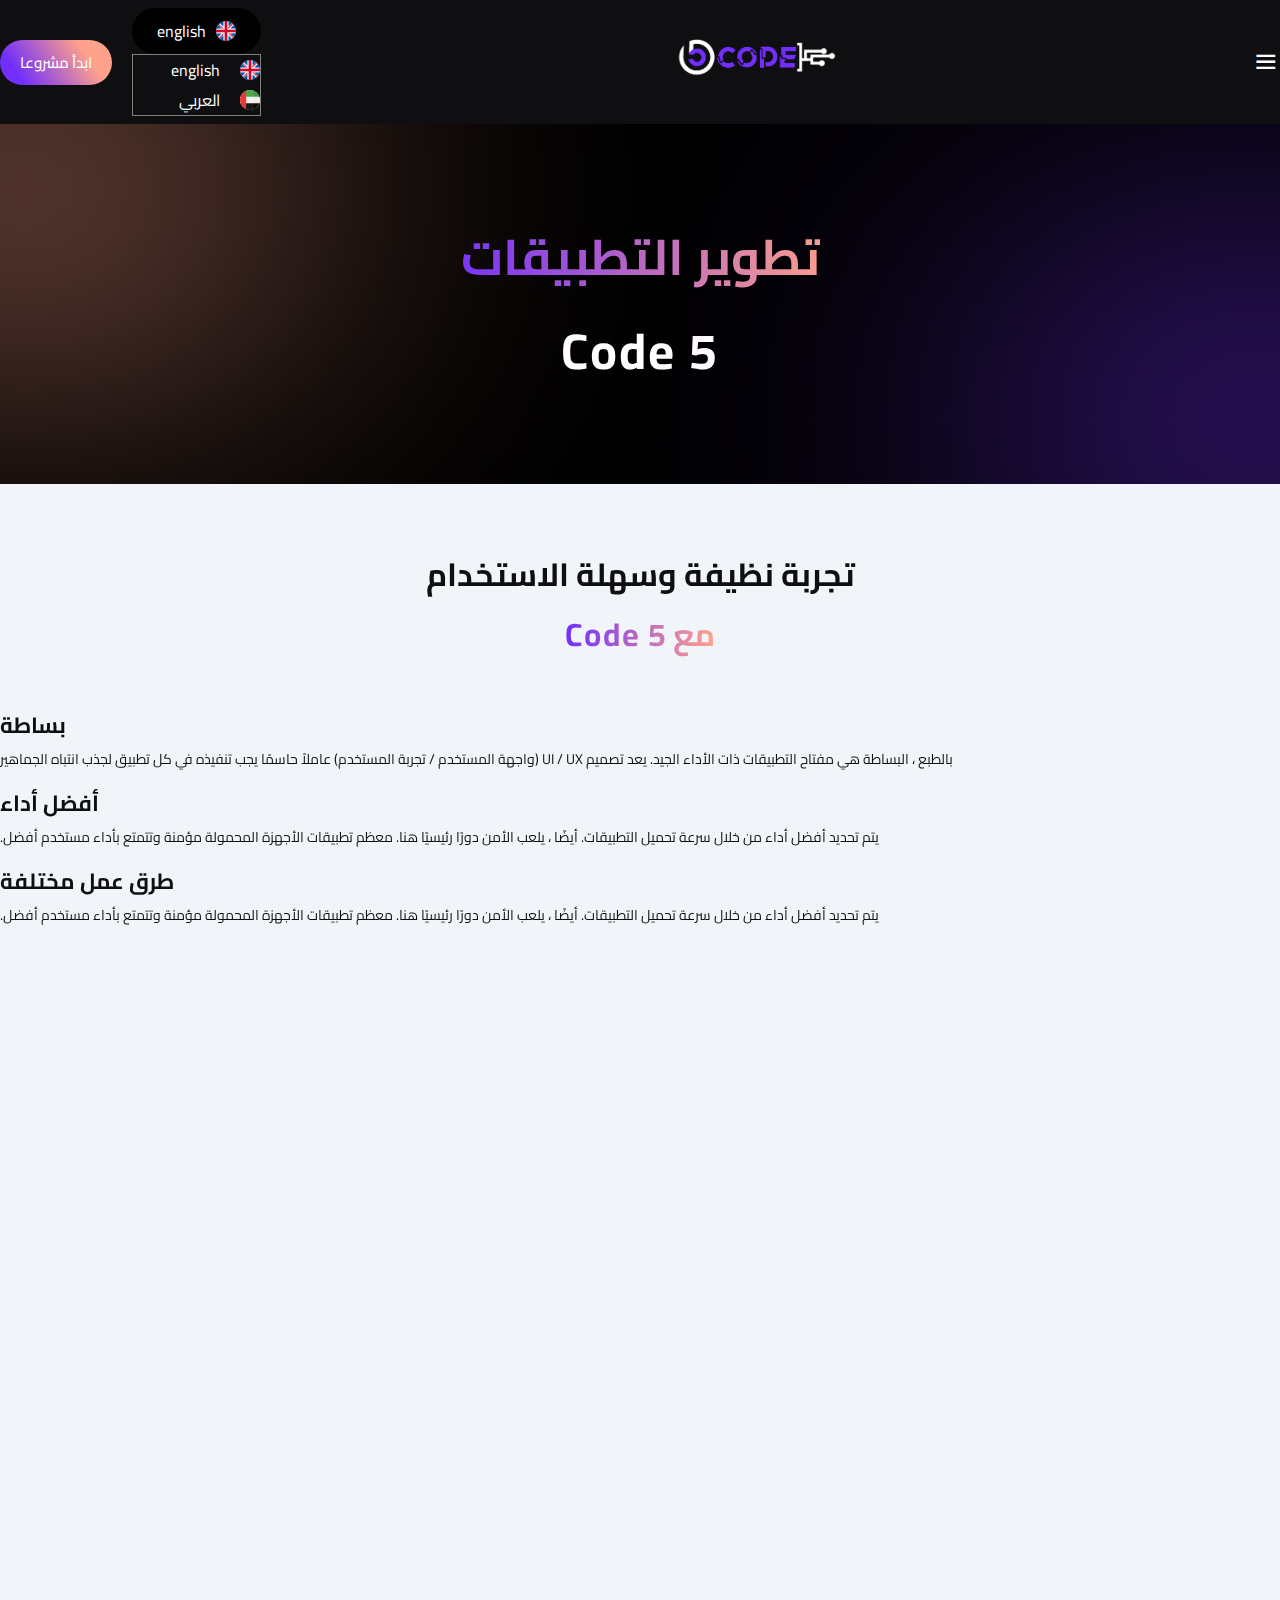
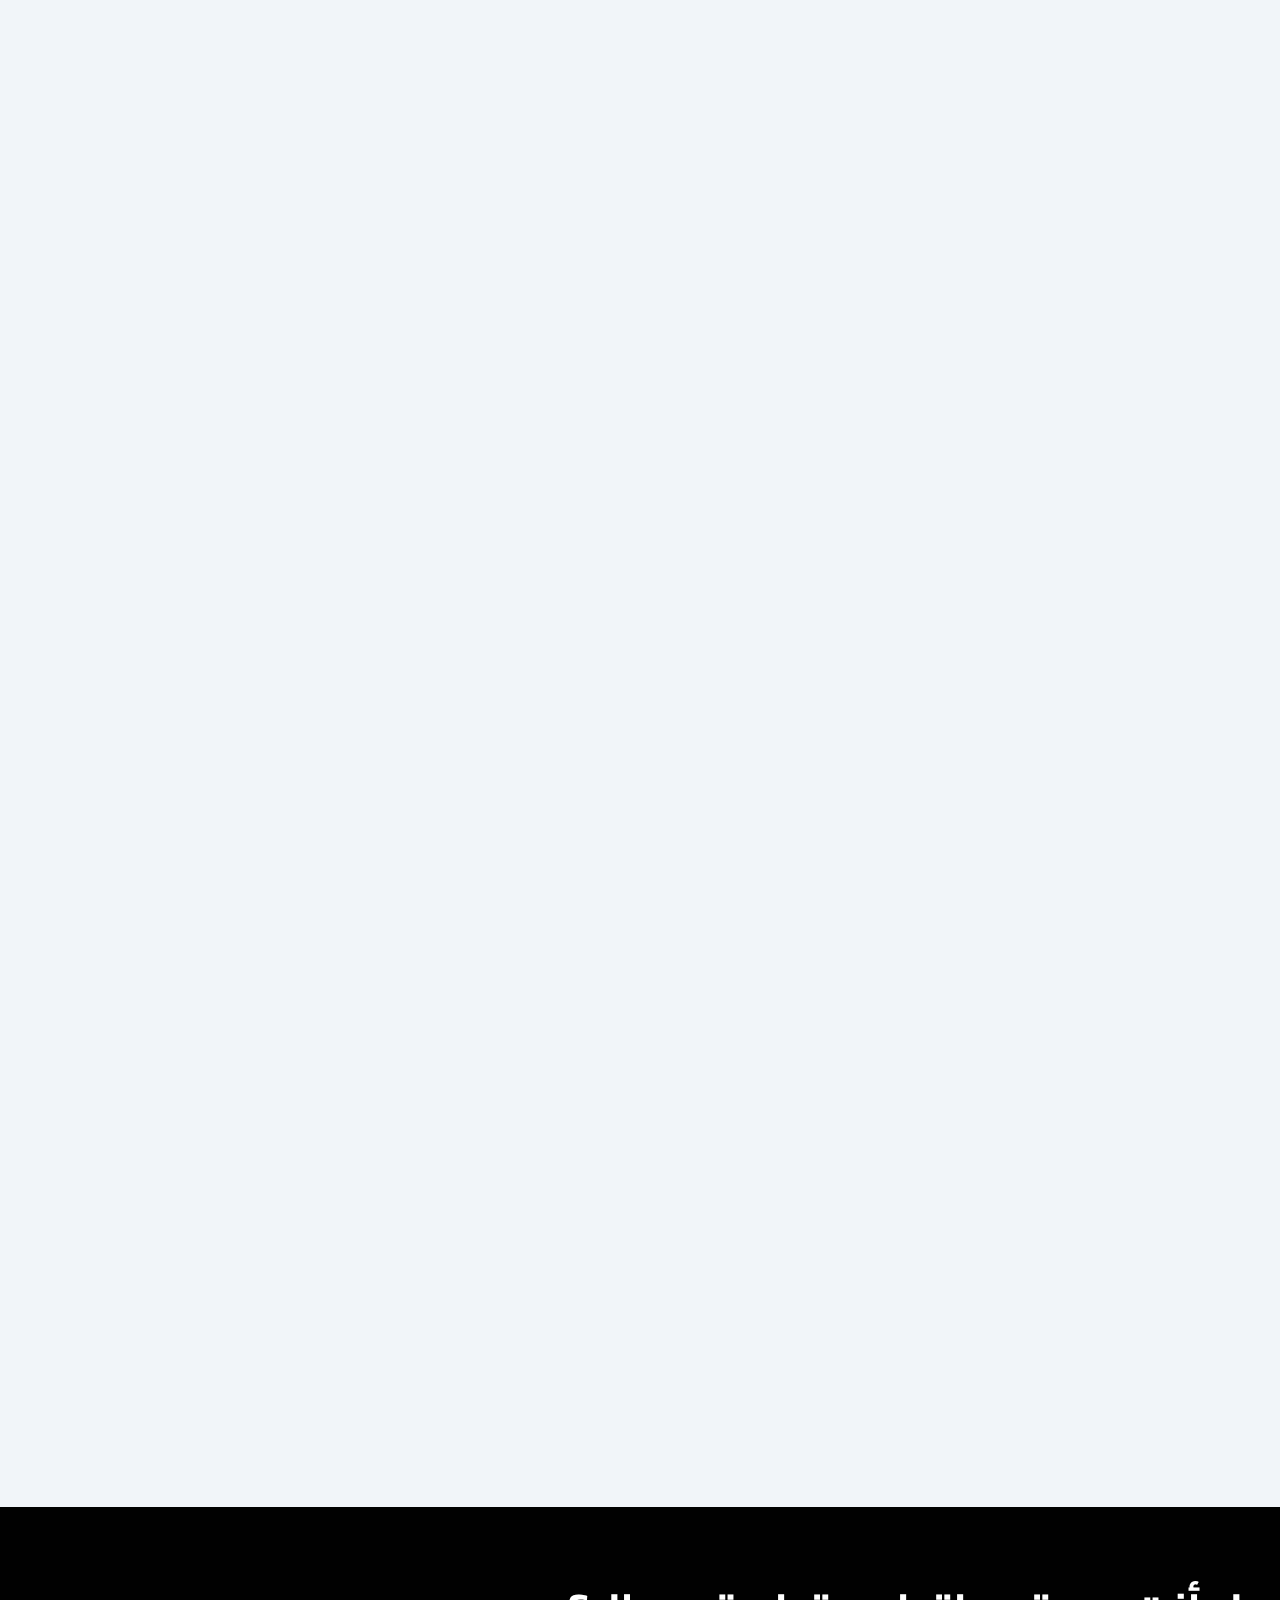
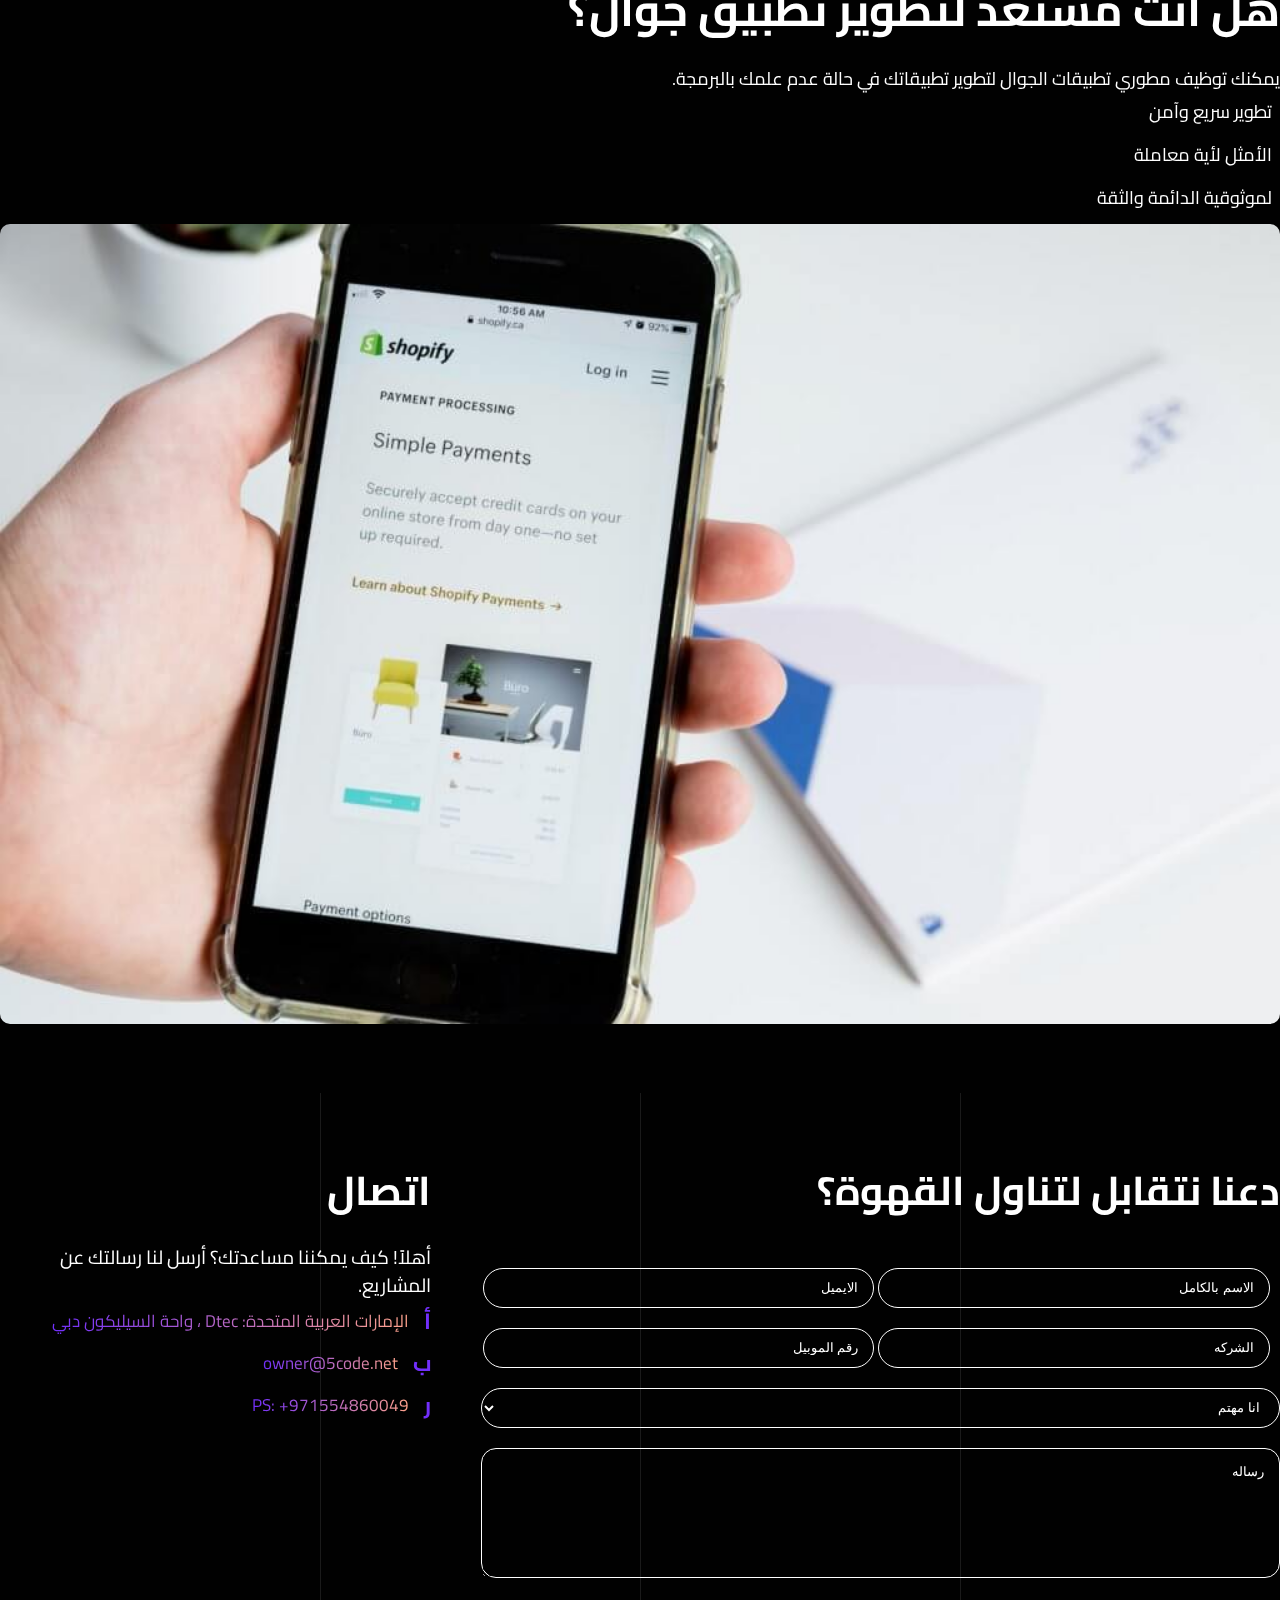
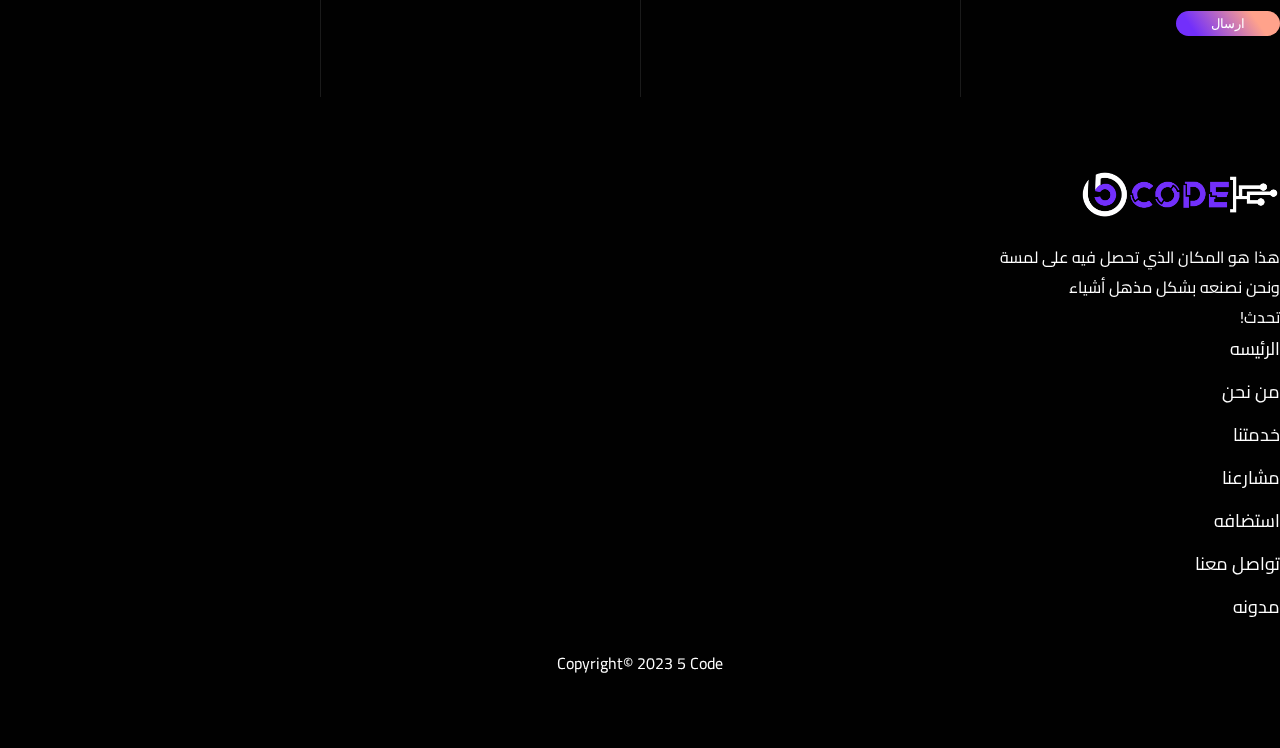
==== commit c58aee68: "comit" ====
--- a/app-development.html
+++ b/app-development.html
@@ -4,7 +4,7 @@
     <meta charset="UTF-8" />
     <meta http-equiv="X-UA-Compatible" content="IE=edge" />
     <meta name="viewport" content="width=device-width, initial-scale=1.0" />
-    <title>5 Code | app development</title>
+    <title>5 Code | تطوير التطبيقات</title>
     <link rel="stylesheet" href="css/style.css" />
     <!-- bootsrap -->
     <link
@@ -184,7 +184,7 @@
         <div class="red-shadow"></div>
         <div class="danger-shadow"></div>
         <div class="text">
-          <h1>APP DEVELOPMENT</h1>
+          <h1>تطوير التطبيقات</h1>
           <h2>5 Code</h2>
         </div>
       </div>
@@ -193,26 +193,26 @@
       <!-- start about app -->
       <div class="about-app">
         <div class="container"> 
-            <h1 class="title">A Clean & Easy To Use Experience <br> <span>With 5 Code</span></h1>
+            <h1 class="title">تجربة نظيفة وسهلة الاستخدام<br> <span>مع 5 Code</span></h1>
             <div class="row line">
                 <div class="col-12 col-md-4 left" data-aos="fade-right">
                     <div class="text">
-                        <h4>Simplicity</h4>
-                        <p>Of course, simplicity is the key to good performing applications. UI/UX design (User Interface/ User Experience) is a crucial factor that should be implemented in every application to draw the attention of audiences</p>
-                        <div class="icon">
-                            <i class="fa-solid fa-circle"></i>
-                        </div>
-                    </div>
-                    <div class="text">
-                        <h4>Best performance</h4>
-                        <p>The best performance is decided by the loading speed of the applications. Also, security plays a major role here. Most of the mobile apps are secured and have better user performance.</p>
-                        <div class="icon">
-                            <i class="fa-solid fa-circle"></i>
-                        </div>
-                    </div>
-                    <div class="text">
-                        <h4>Different modes of work</h4>
-                        <p>The best performance is decided by the loading speed of the applications. Also, security plays a major role here. Most of the mobile apps are secured and have better user performance.</p>
+                        <h4>بساطة</h4>
+                        <p>بالطبع ، البساطة هي مفتاح التطبيقات ذات الأداء الجيد. يعد تصميم UI / UX (واجهة المستخدم / تجربة المستخدم) عاملاً حاسمًا يجب تنفيذه في كل تطبيق لجذب انتباه الجماهير</p>
+                        <div class="icon">
+                            <i class="fa-solid fa-circle"></i>
+                        </div>
+                    </div>
+                    <div class="text">
+                        <h4>أفضل أداء</h4>
+                        <p>يتم تحديد أفضل أداء من خلال سرعة تحميل التطبيقات. أيضًا ، يلعب الأمن دورًا رئيسيًا هنا. معظم تطبيقات الأجهزة المحمولة مؤمنة وتتمتع بأداء مستخدم أفضل.</p>
+                        <div class="icon">
+                            <i class="fa-solid fa-circle"></i>
+                        </div>
+                    </div>
+                    <div class="text">
+                        <h4>طرق عمل مختلفة</h4>
+                        <p>يتم تحديد أفضل أداء من خلال سرعة تحميل التطبيقات. أيضًا ، يلعب الأمن دورًا رئيسيًا هنا. معظم تطبيقات الأجهزة المحمولة مؤمنة وتتمتع بأداء مستخدم أفضل.</p>
                         <div class="icon">
                             <i class="fa-solid fa-circle"></i>
                         </div>
@@ -223,22 +223,22 @@
                 </div>
                 <div class="col-12 col-md-4 right" data-aos="fade-left">
                     <div class="text">
-                        <h4>Customisation</h4>
-                        <p>When comes to organise the applications, the users may have the choice to design their UI according to their wishes. The mobile app is having more customisation features like a web app. </p>
-                        <div class="icon">
-                            <i class="fa-solid fa-circle"></i>
-                        </div>
-                    </div>
-                    <div class="text">
-                        <h4>Notifications</h4>
-                        <p>Another main feature of mobile app development is, it is having Pop up notifications. Any new messages from the app or regarding the app will appear in front and the user can easily  </p>
-                        <div class="icon">
-                            <i class="fa-solid fa-circle"></i>
-                        </div>
-                    </div>
-                    <div class="text">
-                        <h4>Branding</h4>
-                        <p>A mobile app is a wide platform for marketing your business easily. Most of the apps are generating ads which result in branding for a particular business. </p>
+                        <h4>التخصيص</h4>
+                        <p>عندما يتعلق الأمر بتنظيم التطبيقات ، قد يكون لدى المستخدمين خيار تصميم واجهة المستخدم الخاصة بهم وفقًا لرغباتهم. يحتوي تطبيق الهاتف المحمول على المزيد من ميزات التخصيص مثل تطبيق الويب. </p>
+                        <div class="icon">
+                            <i class="fa-solid fa-circle"></i>
+                        </div>
+                    </div>
+                    <div class="text">
+                        <h4>إشعارات</h4>
+                        <p>الميزة الرئيسية الأخرى لتطوير تطبيقات الأجهزة المحمولة هي وجود إشعارات منبثقة. ستظهر أي رسائل جديدة من التطبيق أو بخصوص التطبيق في المقدمة ويمكن للمستخدم بسهولة </p>
+                        <div class="icon">
+                            <i class="fa-solid fa-circle"></i>
+                        </div>
+                    </div>
+                    <div class="text">
+                        <h4>العلامة التجارية</h4>
+                        <p>تطبيق الهاتف هو عبارة عن منصة واسعة لتسويق عملك بسهولة. تقوم معظم التطبيقات بإنشاء إعلانات تؤدي إلى إنشاء علامة تجارية لشركة معينة.</p>
                         <div class="icon">
                             <i class="fa-solid fa-circle"></i>
                         </div>
@@ -254,20 +254,21 @@
         <div class="container">
             <div class="row line">
                 <div class="col-12 col-md-6 left">
-                    <h2 class="title">Are you ready to develop mobile app?</h2>
-                    <p class="desc">You can hire mobile app developers to develop your applications incase you are not aware of programming. </p>
+                    <h2 class="title">هل أنت مستعد لتطوير تطبيق جوال؟</h2>
+                    <p class="desc">
+يمكنك توظيف مطوري تطبيقات الجوال لتطوير تطبيقاتك في حالة عدم علمك بالبرمجة. </p>
                     <div class="features">
                         <div class="feature">
                             <i class="fa-regular fa-circle-check"></i>
-                            <span>fast & secure development</span>
+                            <span>تطوير سريع وآمن</span>
                         </div>
                         <div class="feature">
                             <i class="fa-regular fa-circle-check"></i>
-                            <span>Optimized for any transaction</span>
+                            <span>الأمثل لأية معاملة</span>
                         </div>
                         <div class="feature">
                             <i class="fa-regular fa-circle-check"></i>
-                            <span>LAsting Reliability & Trust</span>
+                            <span>لموثوقية الدائمة والثقة</span>
                         </div>
                     </div>
                 </div>
@@ -282,71 +283,71 @@
        <!-- end info app -->
 
       <!-- start contact-us -->
-    <div class="contact-us">
-        <div class="container">
-          <div class="content">
-            <div class="left">
-              <h1 class="title-left">Let's meet for a coffee?</h1>
-              <form action="">
-                <input type="text" placeholder="Full Name" />
-                <input type="email" placeholder="Email" />
-                <input type="text" placeholder="Company" />
-                <input type="number" placeholder="Phone Number" />
-                <select name="" id="">
-                  <option value="">I'm interested</option>
-                  <option value="">Website Design & Development</option>
-                  <option value="">Mobile Application</option>
-                  <option value="">Social Media</option>
-                  <option value="">UX / UI Design</option>
-                  <option value="">Dedicated Resource</option>
-                  <option value="">Other</option>
-                </select>
-                <textarea name="" placeholder="Message"></textarea>
-                <button class="btn-form">SEND</button>
-              </form>
-            </div>
-  
-            <div class="right">
-              <h2 class="title-right">CONTACT</h2>
-              <p class="desc">
-                Hi there! How can we help you? Drop us message about your
-                projects.
-              </p>
-              <div class="info">
-                <li>
-                  <span>A</span>
-                  <p>UAE : Dtec, Silicon Oasis Dubai</p>
-                </li>
-                <li>
-                  <span>E</span>
-                  <p>owner@5code.net</p>
-                </li>
-                <li>
-                  <span>T</span>
-                  <p>PS: +971554860049</p>
-                </li>
-              </div>
-              <div class="social-media">
-                <a href="#">
-                  <i class="fa-brands fa-facebook-f"></i>
-                </a>
-                <a href="#">
-                  <i class="fa-brands fa-twitter"></i>
-                </a>
-                <a href="#">
-                  <i class="fa-brands fa-instagram"></i>
-                </a>
-              </div>
-            </div>
+    <div class="contact-us" id="contact-us">
+      <div class="container">
+        <div class="content">
+          <div class="left">
+            <h1 class="title-left">دعنا نتقابل لتناول القهوة؟</h1>
+            <form action="">
+              <input type="text" placeholder="الاسم بالكامل" />
+              <input type="email" placeholder="الايميل" />
+              <input type="text" placeholder="الشركه" />
+              <input type="number" placeholder="رقم الموبيل" />
+              <select name="" id="">
+                <option value="">انا مهتم</option>
+                <option value="">تصميم وتطوير الموقع</option>
+                <option value="">تطبيق الهاتف المحمول</option>
+                <option value="">وسائل التواصل الاجتماعي</option>
+                <option value="">تصميم UX / UI</option>
+                <option value="">الموارد المخصصة</option>
+                <option value="">اخر</option>
+              </select>
+              <textarea name="" placeholder="رساله"></textarea>
+              <button class="btn-form">ارسال</button>
+            </form>
           </div>
-        </div>
-  
-        <div class="lines">
-          <div class="line"></div>
-          <div class="line"></div>
-          <div class="line"></div>
-        </div>
-      </div>
+
+          <div class="right">
+            <h2 class="title-right">اتصال</h2>
+            <p class="desc">
+             أهلاً! كيف يمكننا مساعدتك؟ أرسل لنا رسالتك عن
+              المشاريع.
+            </p>
+            <div class="info">
+              <li>
+                <span>أ</span>
+                <p>الإمارات العربية المتحدة: Dtec ، واحة السيليكون دبي</p>
+              </li>
+              <li>
+                <span>ب</span>
+                <p>owner@5code.net</p>
+              </li>
+              <li>
+                <span>ر</span>
+                <p>PS: +971554860049</p>
+              </li>
+            </div>
+            <div class="social-media">
+              <a href="#">
+                <i class="fa-brands fa-facebook-f"></i>
+              </a>
+              <a href="#">
+                <i class="fa-brands fa-twitter"></i>
+              </a>
+              <a href="#">
+                <i class="fa-brands fa-instagram"></i>
+              </a>
+            </div>
+          </div>
+        </div>
+      </div>
+
+      <div class="lines">
+        <div class="line"></div>
+        <div class="line"></div>
+        <div class="line"></div>
+      </div>
+    </div>
       <!-- end contact-us -->
   
       <!-- start footer -->
--- a/css/style.css
+++ b/css/style.css
@@ -192,10 +192,16 @@
     width: 80px;
   }
 }
+.dropdown {
+  width: -webkit-fit-content;
+  width: -moz-fit-content;
+  width: fit-content;
+}
 .dropdown .btn {
   background-color: var(--dark-bg) !important;
   border: none;
   border-radius: 50px;
+  padding: 8px 25px;
   display: -webkit-box;
   display: -ms-flexbox;
   display: flex;
@@ -203,7 +209,7 @@
       -ms-flex-align: center;
           align-items: center;
   gap: 10px;
-  color: var(--color-text);
+  color: var(--color-text) !important;
 }
 .dropdown .btn img {
   width: 20px;
@@ -213,7 +219,7 @@
 }
 .dropdown .dropdown-menu {
   background-color: var(--secound-dark-bg);
-  color: var(--color-text);
+  color: var(--color-text) !important;
   border: 1px solid gray;
 }
 .dropdown .dropdown-menu li a {
@@ -224,6 +230,9 @@
       -ms-flex-align: center;
           align-items: center;
   gap: 20px;
+}
+.dropdown .dropdown-menu li a:hover {
+  background-color: var(--secound-dark-bg) !important;
 }
 .dropdown .dropdown-menu li a img {
   width: 20px;
@@ -1883,6 +1892,7 @@
       -ms-flex-align: center;
           align-items: center;
   position: relative;
+  gap: 75px;
 }
 .hero .container .content .left,
 .hero .container .content .right {
@@ -1948,7 +1958,7 @@
 }
 .hero .container .content .left .btns .btn-view {
   background-color: var(--secound-dark-bg);
-  color: var(--color-text);
+  color: var(--color-text) !important;
 }
 .hero .container .content .right {
   position: relative;
@@ -2010,7 +2020,7 @@
     -webkit-box-pack: center;
         -ms-flex-pack: center;
             justify-content: center;
-    gap: 100px;
+    gap: 80px;
     padding: 40px 0;
   }
   .hero .container .content .left,
@@ -3681,6 +3691,26 @@
     width: 50%;
   }
 }
+.about-app .line .left .text {
+  text-align: left;
+}
+.about-app .line .left .text::before {
+  left: -25px !important;
+  right: auto !important;
+}
+.about-app .line .left .text .icon {
+  left: -40px;
+  right: auto;
+}
+.about-app .line .right .text::before {
+  right: -25px;
+  left: auto !important;
+}
+.about-app .line .right .text .icon {
+  right: -40px;
+  left: auto;
+}
+
 .info-app {
   padding: 60px 0;
   color: var(--color-text);
@@ -4045,6 +4075,13 @@
     font-size: 13px;
   }
 }
+.knowUs-digital .line {
+  -webkit-box-orient: horizontal;
+  -webkit-box-direction: reverse;
+      -ms-flex-direction: row-reverse;
+          flex-direction: row-reverse;
+}
+
 .services-digital {
   padding: 60px 0;
   color: var(--color-text);
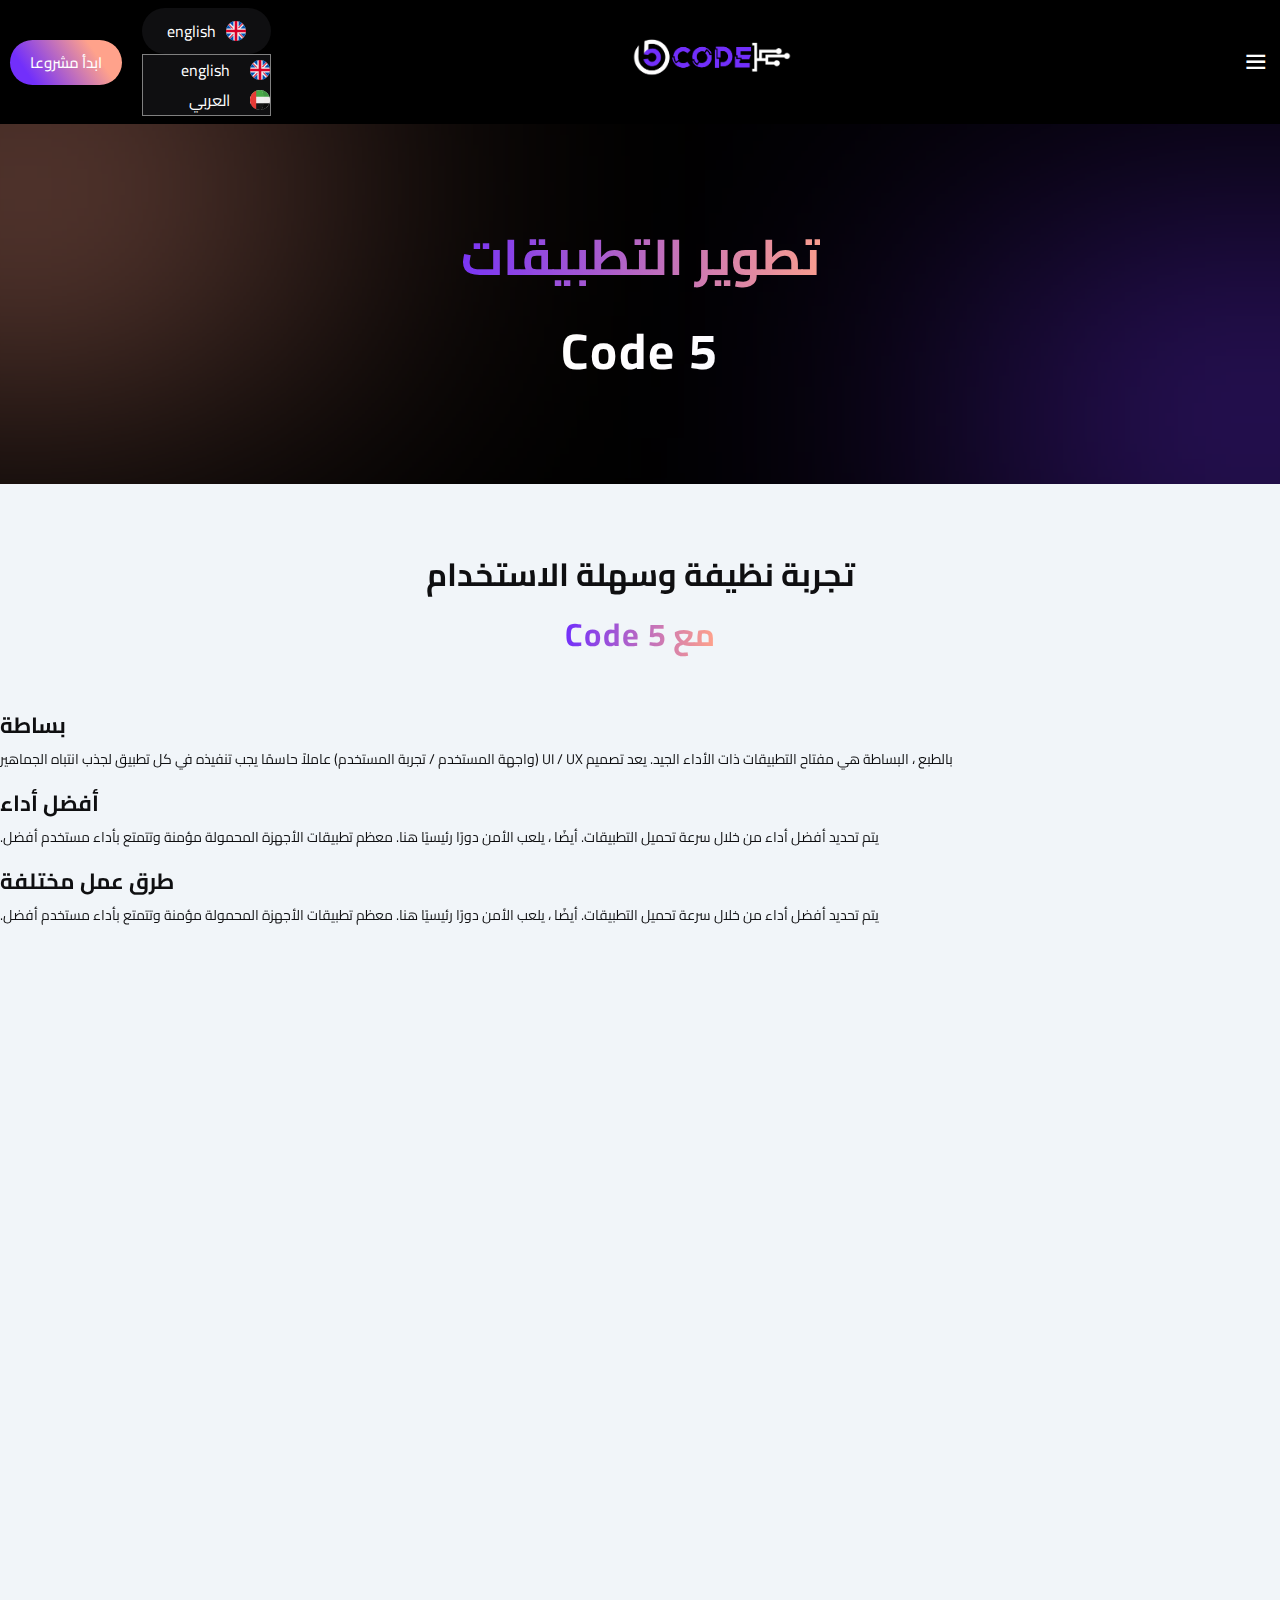
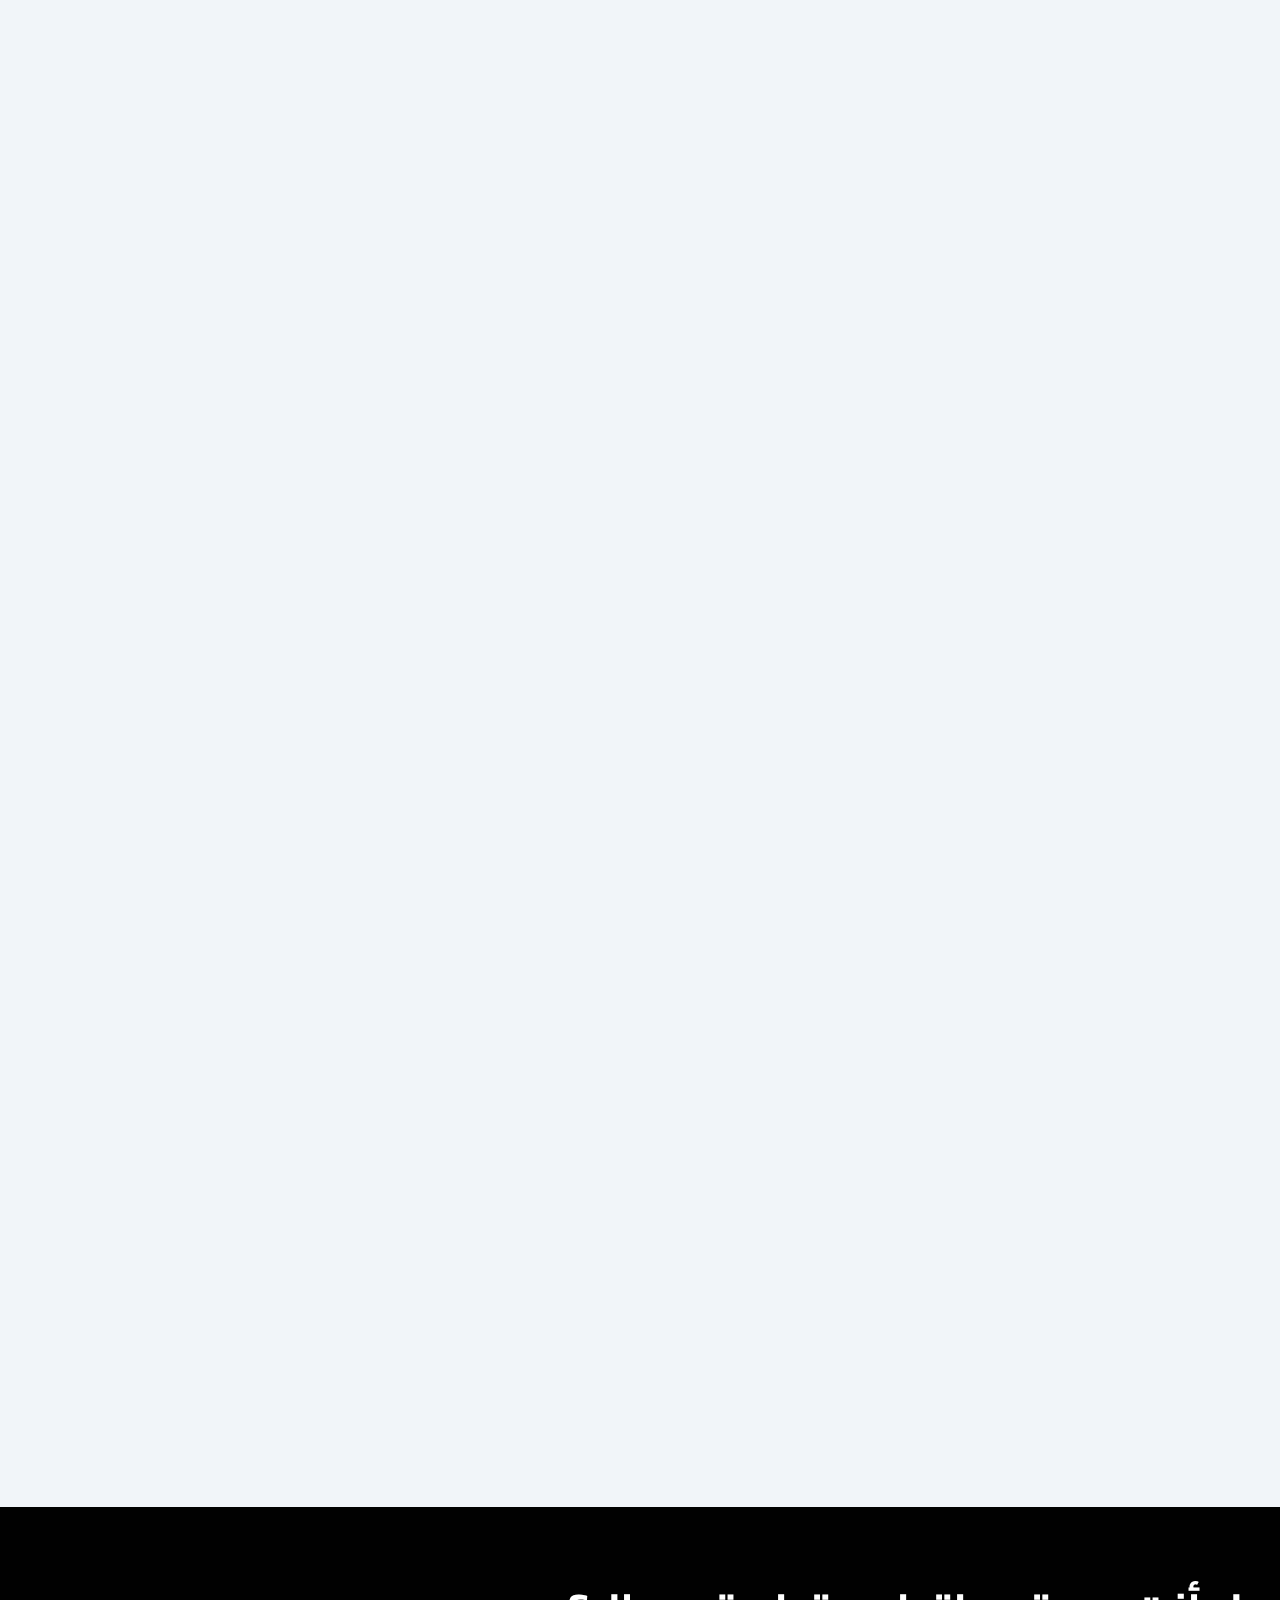
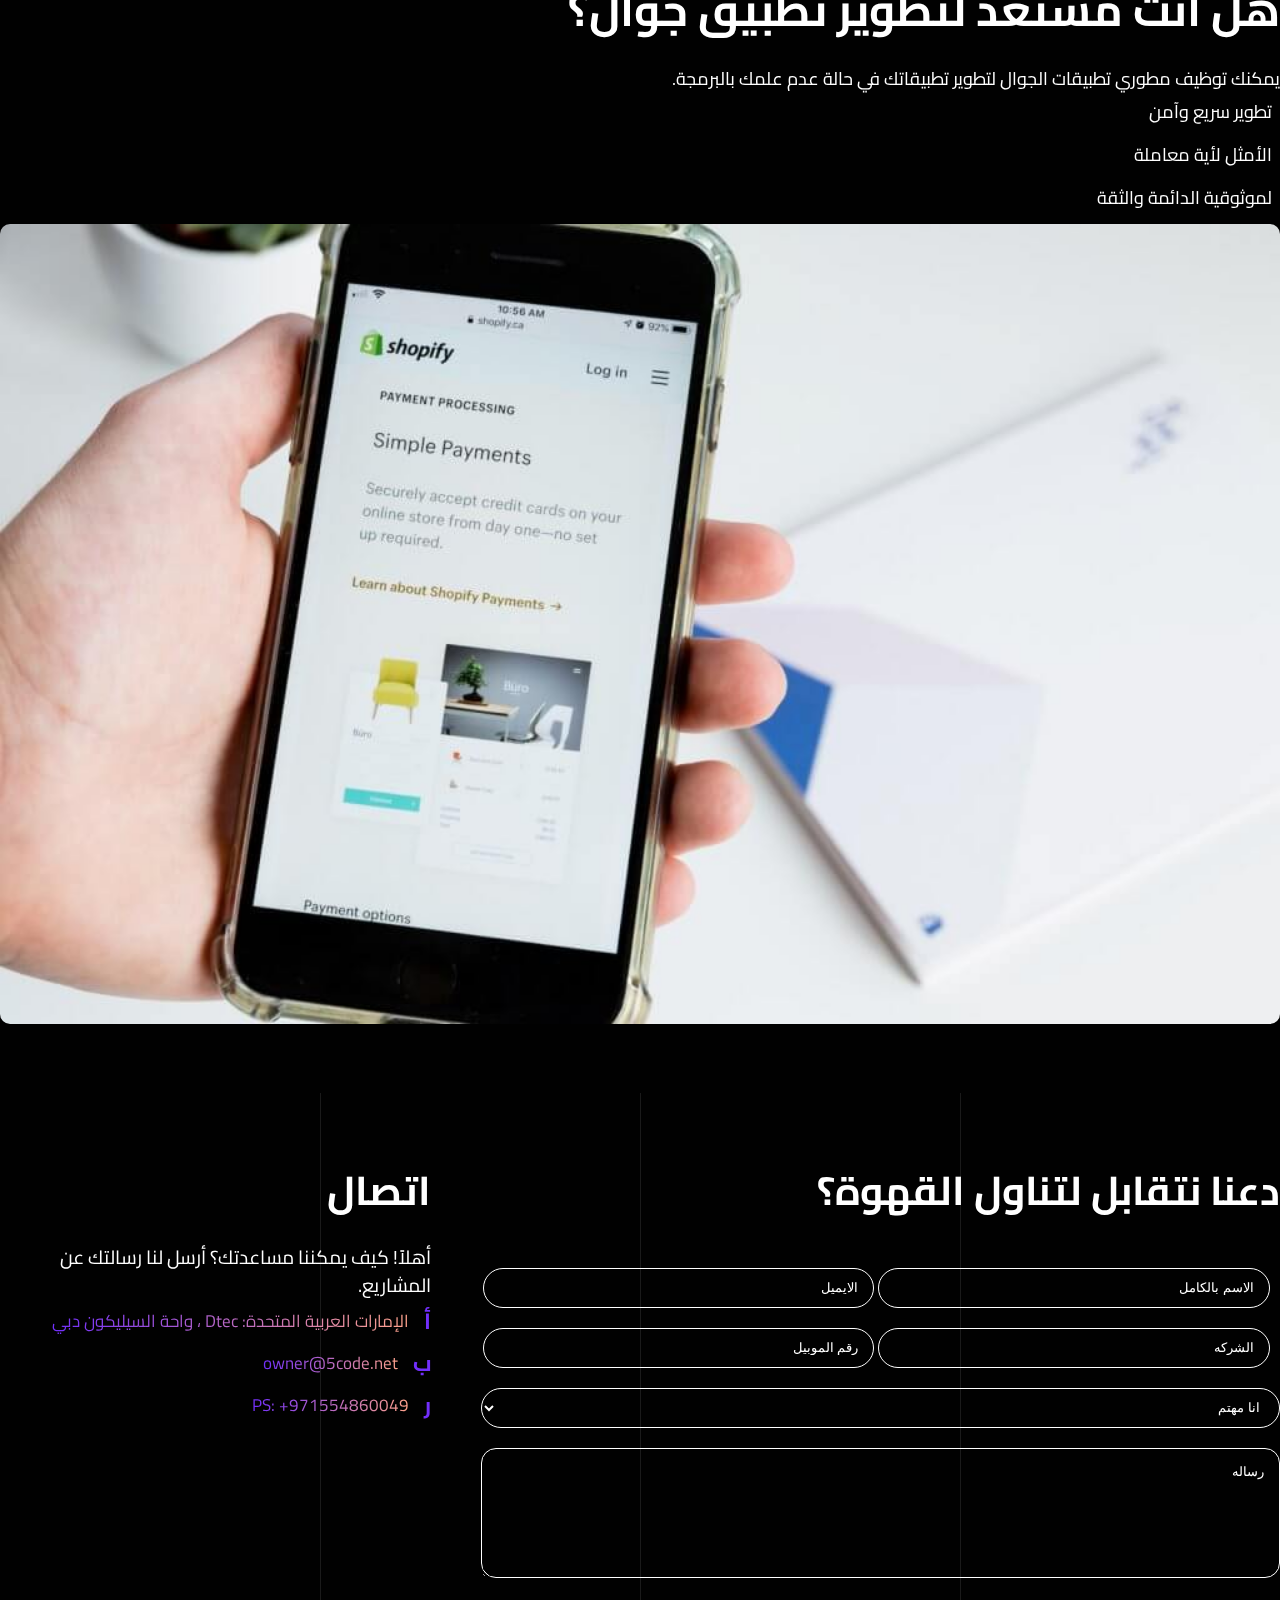
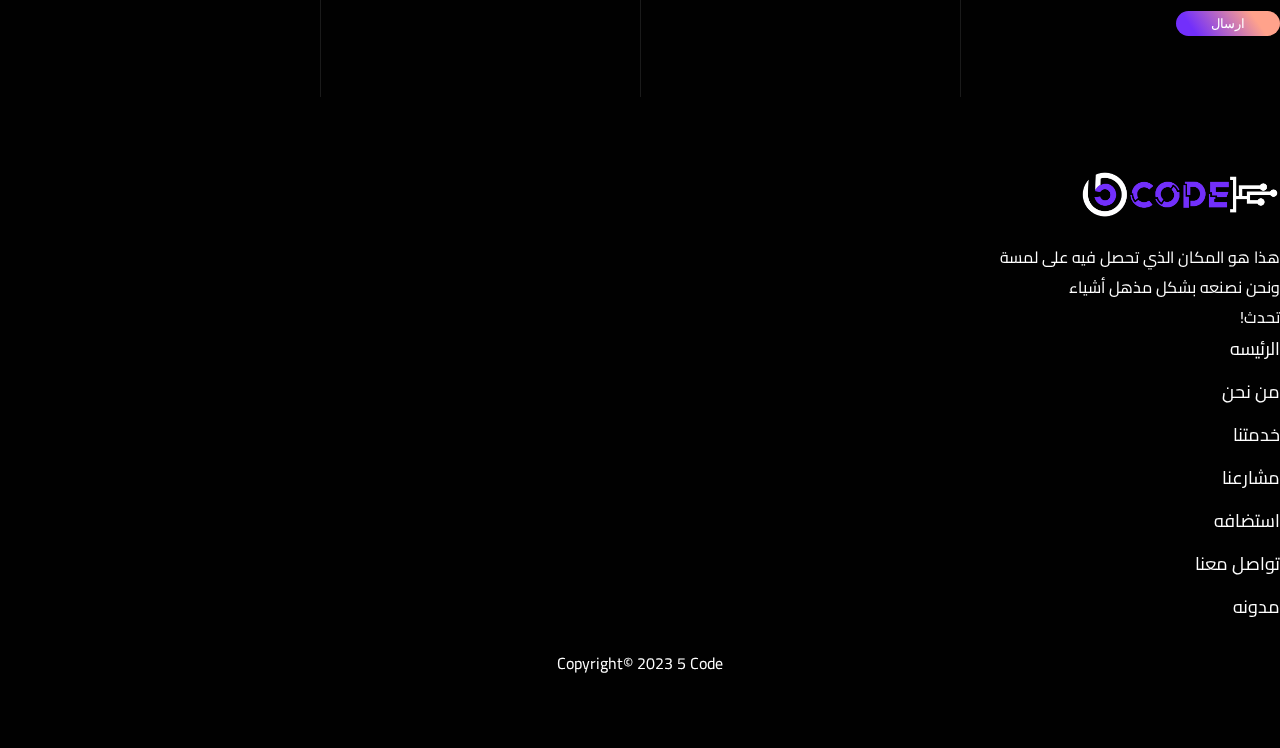
==== commit 826b8ff2: "commit" ====
--- a/app-development.html
+++ b/app-development.html
@@ -96,8 +96,8 @@
              <div class="center">
                 <ul>
                     <li><a href="index.html">الرئيسه</a></li>
-                    <li><a href="index.html">من نحن</a></li>
-                    <li><a href="index.html">خدمتنا</a></li>
+                    <li><a href="we-are.html">من نحن</a></li>
+                    <li><a href="index.html#services">خدمتنا</a></li>
                     <li><a href="portfolio.html">مشارعنا</a></li>
                     <li><a href="hosting-page.html">استضافه</a></li>
                     <li><a href="contact-us.html">تواصل معنا</a></li>
@@ -365,8 +365,8 @@
               <div class="links">
                 <ul>
                  <li><a href="index.html">الرئيسه</a></li>
-                    <li><a href="index.html">من نحن</a></li>
-                    <li><a href="index.html">خدمتنا</a></li>
+                    <li><a href="we-are.html">من نحن</a></li>
+                    <li><a href="index.html#services">خدمتنا</a></li>
                     <li><a href="portfolio.html">مشارعنا</a></li>
                     <li><a href="hosting-page.html">استضافه</a></li>
                     <li><a href="contact-us.html">تواصل معنا</a></li>
--- a/css/style.css
+++ b/css/style.css
@@ -14,6 +14,7 @@
   --dark-bg: #010101;
   --secound-dark-bg: #0f0f11;
   --three-dark-bg: transparent;
+  --header-bg: black;
   --color-text: white;
   --border-color: white;
   --bg-box-digital: linear-gradient(
@@ -34,9 +35,10 @@
 
 body.light {
   --dark-bg: #f1f5f9;
+  --secound-dark-bg: #e2e8f0;
+  --three-dark-bg: #e2e8f0;
+  --header-bg: #e2e8f0;
   --color-text: #0f172a;
-  --three-dark-bg: #e2e8f0;
-  --secound-dark-bg: #e2e8f0;
   --border-color: rgb(95 95 95);
   --bg-box-digital: linear-gradient(
     135deg,
@@ -160,6 +162,16 @@
     font-size: 11px;
   }
 }
+.side-line {
+  left: auto;
+  right: 0.3vw;
+}
+
+@media (max-width: 768px) {
+  .side-line {
+    right: -0.5vw;
+  }
+}
 @-webkit-keyframes line-with-circul {
   100% {
     -webkit-transform: translateY(111vh);
@@ -198,7 +210,7 @@
   width: fit-content;
 }
 .dropdown .btn {
-  background-color: var(--dark-bg) !important;
+  background-color: var(--dark-bg);
   border: none;
   border-radius: 50px;
   padding: 8px 25px;
@@ -238,9 +250,14 @@
   width: 20px;
 }
 
+@media (max-width: 768px) {
+  .dropdown {
+    margin: auto;
+  }
+}
 header {
-  background-color: var(--secound-dark-bg);
-  padding: 8px 0;
+  background-color: var(--header-bg);
+  padding: 8px 10px;
   position: relative;
   z-index: 999999;
 }
@@ -279,6 +296,9 @@
 header .header-warpper .icon-container #active:checked ~ .menu-btn {
   color: #fff;
 }
+header .header-warpper .logo {
+  margin-right: 90px;
+}
 header .header-warpper .logo img {
   width: 160px;
 }
@@ -290,6 +310,9 @@
       -ms-flex-align: center;
           align-items: center;
   gap: 20px;
+}
+header .header-warpper .info .dropdown .btn {
+  background-color: var(--secound-dark-bg);
 }
 header .header-warpper .btn-start {
   border: none;
@@ -302,9 +325,15 @@
 }
 
 @media (max-width: 550px) {
+  header {
+    padding: 8px 0;
+  }
   header .header-warpper .icon-container .menu-btn {
     width: 35px;
     height: 35px;
+  }
+  header .header-warpper .logo {
+    margin-right: 0;
   }
   header .header-warpper .logo img {
     width: 110px;
@@ -1682,6 +1711,9 @@
   .contact-us .content .left form input {
     width: 100%;
   }
+  .contact-us .content .left form input:nth-child(1), .contact-us .content .left form input:nth-child(3) {
+    margin-right: 0 !important;
+  }
 }
 @media (max-width: 600px) {
   .contact-us .content {
@@ -1969,7 +2001,7 @@
   text-align: center;
 }
 .hero .container .content .right .image img {
-  width: 100%;
+  width: 90%;
   -webkit-animation: move-hero 3s ease backwards infinite;
           animation: move-hero 3s ease backwards infinite;
 }
@@ -2030,17 +2062,21 @@
   .hero .container .content .left .title {
     font-size: 35px;
     margin: auto;
+    width: 100%;
+  }
+  .hero .container .content .left .title span {
+    font-size: 30px;
   }
   .hero .container .content .left .title .light-img {
     width: 75px;
     top: -20px;
-    right: -60px;
+    right: 10px;
   }
   .hero .container .content .left .desc {
     font-size: 13px;
     line-height: 17px;
     max-width: 290px;
-    margin: 0 auto 10px;
+    margin: 0 auto 15px;
   }
   .hero .container .content .left .btns a {
     padding: 6px 10px;
@@ -2050,7 +2086,7 @@
     text-align: center;
   }
   .hero .container .content .right .image img {
-    width: 100%;
+    width: 95%;
   }
   .hero .container .content .circle {
     right: -30px;
@@ -2668,7 +2704,7 @@
 .hosting-section .line .left .btn-read {
   padding: 8px 30px;
   border-radius: 50px;
-  background-color: var(--secound-dark-bg);
+  background-color: #0f0f11;
   color: white !important;
   display: inline-block;
   margin-top: 15px;
@@ -3694,9 +3730,9 @@
 .about-app .line .left .text {
   text-align: left;
 }
-.about-app .line .left .text::before {
-  left: -25px !important;
-  right: auto !important;
+.about-app .line .left .text:not(:last-child):before {
+  left: -25px;
+  right: auto;
 }
 .about-app .line .left .text .icon {
   left: -40px;
@@ -3711,6 +3747,23 @@
   left: auto;
 }
 
+@media (max-width: 768px) {
+  .about-app .line .left .text {
+    text-align: right;
+  }
+  .about-app .line .left .text:not(:last-child):before {
+    right: -23px;
+    left: auto;
+  }
+  .about-app .line .left .text .icon {
+    right: -35px;
+    left: auto;
+  }
+  .about-app .line .right .text {
+    margin-left: 0;
+    margin-right: 30px;
+  }
+}
 .info-app {
   padding: 60px 0;
   color: var(--color-text);
@@ -5153,6 +5206,7 @@
   -webkit-transition: 0.3s;
   transition: 0.3s;
   line-height: 40px;
+  border: none;
 }
 
 @media (max-width: 991px) {
@@ -5221,6 +5275,115 @@
     font-size: 15px;
   }
 }
+.model_pricing {
+  position: fixed;
+  top: 0;
+  left: 0;
+  height: 100%;
+  width: 100%;
+  background-color: rgba(0, 0, 0, 0.235);
+  display: -webkit-box;
+  display: -ms-flexbox;
+  display: flex;
+  -webkit-box-align: center;
+      -ms-flex-align: center;
+          align-items: center;
+  -webkit-box-pack: center;
+      -ms-flex-pack: center;
+          justify-content: center;
+  opacity: 0;
+  visibility: hidden;
+  -webkit-transition: all 0.4s;
+  transition: all 0.4s;
+}
+.model_pricing.active {
+  opacity: 1;
+  visibility: visible;
+}
+.model_pricing.active .content {
+  -webkit-transform: translateY(0);
+          transform: translateY(0);
+}
+.model_pricing .content {
+  padding: 20px;
+  border-radius: 10px;
+  background-color: white;
+  color: #010101;
+  width: 100%;
+  max-width: 400px;
+  -webkit-transition: all 0.4s;
+  transition: all 0.4s;
+  -webkit-transform: translateY(30px);
+          transform: translateY(30px);
+}
+.model_pricing .content .head {
+  display: -webkit-box;
+  display: -ms-flexbox;
+  display: flex;
+  -webkit-box-align: center;
+      -ms-flex-align: center;
+          align-items: center;
+  -webkit-box-pack: justify;
+      -ms-flex-pack: justify;
+          justify-content: space-between;
+  margin-bottom: 15px;
+}
+.model_pricing .content .head h4 {
+  font-weight: 700;
+  font-size: 22px;
+  margin-bottom: 0;
+}
+.model_pricing .content .head i {
+  font-size: 20px;
+  cursor: pointer;
+}
+.model_pricing .content form {
+  margin-bottom: 15px;
+}
+.model_pricing .content form .input_item:not(:last-child) {
+  margin-bottom: 10px;
+}
+.model_pricing .content form .input_item label {
+  display: block;
+  font-weight: 600;
+  font-size: 17px;
+}
+.model_pricing .content form .input_item input,
+.model_pricing .content form .input_item select {
+  width: 100%;
+  border: 1px solid rgb(194, 196, 208);
+  outline: none;
+  border-radius: 8px;
+  padding: 5px 10px;
+}
+.model_pricing .content form .input_item select {
+  padding: 3px 10px;
+}
+.model_pricing .content .bottom {
+  display: -webkit-box;
+  display: -ms-flexbox;
+  display: flex;
+  -webkit-box-align: center;
+      -ms-flex-align: center;
+          align-items: center;
+  gap: 10px;
+  -webkit-box-pack: end;
+      -ms-flex-pack: end;
+          justify-content: flex-end;
+}
+.model_pricing .content .bottom button {
+  border: none;
+  border-radius: 6px;
+  padding: 5px 15px;
+}
+.model_pricing .content .bottom .btn_cancel {
+  background-color: rgb(224, 224, 224);
+}
+.model_pricing .content .bottom .btn_Send {
+  background-color: #722ffb;
+  color: white;
+}
+
 .questions_section {
   padding: 60px 0;
   background-color: var(--secound-dark-bg);
@@ -5709,6 +5872,10 @@
   border-top-right-radius: 0;
   border-bottom-right-radius: 0;
 }
+.blog_area .line .right .category_box .categorys .item span {
+  left: 0;
+  right: auto;
+}
 
 .blog_details {
   padding: 60px 0;
@@ -6114,6 +6281,10 @@
   border-top-right-radius: 0;
   border-bottom-right-radius: 0;
 }
+.blog_details .line .right .category_box .categorys .item span {
+  left: 0;
+  right: auto;
+}
 
 .services_contact {
   padding: 60px 0;
@@ -6355,4 +6526,335 @@
     padding: 5px 15px;
     font-size: 14px;
   }
+}
+.location_map {
+  padding: 50px 0;
+}
+.location_map .line {
+  display: -webkit-box;
+  display: -ms-flexbox;
+  display: flex;
+  -webkit-box-align: center;
+      -ms-flex-align: center;
+          align-items: center;
+  gap: 40px;
+}
+.location_map .line .left,
+.location_map .line .right {
+  width: 50%;
+}
+.location_map .line .left h4 {
+  font-weight: 700;
+  font-size: 35px;
+  margin-bottom: 0;
+  background-image: -webkit-gradient(linear, left top, right top, from(#722ffb), to(#ffa28b));
+  background-image: linear-gradient(to right, #722ffb, #ffa28b);
+  -webkit-background-clip: text;
+  -webkit-text-fill-color: transparent;
+  letter-spacing: 2px;
+}
+.location_map .line .left .branches {
+  margin-top: 30px;
+}
+.location_map .line .left .branches .branche {
+  background-color: var(--secound-dark-bg);
+  padding: 20px;
+  border-radius: 10px;
+}
+.location_map .line .left .branches .branche:not(:last-child) {
+  margin-bottom: 20px;
+}
+.location_map .line .left .branches .branche h5 {
+  font-size: 27px;
+}
+.location_map .line .left .branches .branche p {
+  margin-bottom: 5px;
+  margin-left: 15px;
+}
+.location_map .line .left .branches .branche p i {
+  color: #722ffb;
+  margin-right: 5px;
+  font-size: 15px;
+}
+.location_map .line .left .branches .branche p span {
+  font-size: 15px;
+}
+.location_map .line .right iframe {
+  height: 500px;
+}
+
+@media (max-width: 768px) {
+  .location_map {
+    padding: 30px 0;
+  }
+  .location_map .line {
+    -webkit-box-orient: vertical;
+    -webkit-box-direction: normal;
+        -ms-flex-direction: column;
+            flex-direction: column;
+    gap: 20px;
+  }
+  .location_map .line .left,
+.location_map .line .right {
+    width: 100%;
+  }
+  .location_map .line .left {
+    text-align: center;
+  }
+  .location_map .line .left h4 {
+    font-size: 25px;
+  }
+  .location_map .line .left .branches {
+    margin-top: 15px;
+  }
+  .location_map .line .left .branches .branche {
+    padding: 10px;
+  }
+  .location_map .line .left .branches .branche h5 {
+    font-size: 20px;
+  }
+  .location_map .line .left .branches .branche p {
+    margin-left: 0;
+  }
+  .location_map .line .left .branches .branche p i,
+.location_map .line .left .branches .branche p span {
+    font-size: 13px;
+  }
+}
+.location_map .line .left .branches .branche p {
+  margin-left: 0;
+  margin-right: 15px;
+}
+
+.we_are {
+  padding: 60px 0;
+  color: var(--color-text);
+}
+.we_are .line {
+  display: -webkit-box;
+  display: -ms-flexbox;
+  display: flex;
+  -webkit-box-align: center;
+      -ms-flex-align: center;
+          align-items: center;
+  gap: 40px;
+}
+.we_are .line .left,
+.we_are .line .right {
+  width: 50%;
+}
+.we_are .line .left .iamge img {
+  width: 100%;
+  height: 450px;
+  -o-object-fit: cover;
+     object-fit: cover;
+  border-radius: 13px;
+}
+.we_are .line .right .subtitle {
+  font-size: 19px;
+  font-weight: 600;
+  color: #722ffb;
+}
+.we_are .line .right .title {
+  font-size: 40px;
+  font-weight: 700;
+  margin: 1px 0 10px;
+}
+.we_are .line .right .title span {
+  background-image: -webkit-gradient(linear, left top, right top, from(#722ffb), to(#ffa28b));
+  background-image: linear-gradient(to right, #722ffb, #ffa28b);
+  -webkit-background-clip: text;
+  -webkit-text-fill-color: transparent;
+}
+.we_are .line .right .desc {
+  line-height: 1.5;
+  color: gray;
+}
+.we_are .line .right .btn-call {
+  border: none;
+  background: linear-gradient(55.38deg, #722ffb 17.6%, #ffa28b 75.36%);
+  color: white;
+  font-weight: 500;
+  padding: 5px 20px;
+  font-size: 15px;
+  border-radius: 50px;
+}
+
+@media (max-width: 768px) {
+  .we_are .line {
+    -webkit-box-orient: vertical;
+    -webkit-box-direction: normal;
+        -ms-flex-direction: column;
+            flex-direction: column;
+    text-align: center;
+  }
+  .we_are .line .left,
+.we_are .line .right {
+    width: 100%;
+  }
+  .we_are .line .left .iamge img {
+    height: 260px;
+  }
+  .we_are .line .right .subtitle {
+    font-size: 15px;
+  }
+  .we_are .line .right .title {
+    font-size: 20px;
+  }
+  .we_are .line .right .desc {
+    font-size: 14px;
+    margin-bottom: 5px;
+  }
+  .we_are .line .right .btn-call {
+    display: inline-block;
+    padding: 3px 17px;
+    font-size: 13px;
+  }
+}
+.our_team {
+  padding: 60px 0;
+  background-color: var(--secound-dark-bg);
+  color: var(--color-text);
+}
+.our_team .title {
+  font-size: 35px;
+  font-weight: 700;
+  letter-spacing: 2px;
+}
+.our_team .boxs {
+  margin-top: 40px;
+  display: -ms-grid;
+  display: grid;
+  grid-template-columns: repeat(auto-fill, minmax(350px, 1fr));
+  gap: 30px;
+  max-width: 1150px;
+  margin: 40px auto 0;
+}
+.our_team .boxs .box {
+  position: relative;
+  height: 400px;
+  border-radius: 10px;
+  overflow: hidden;
+  cursor: pointer;
+}
+.our_team .boxs .box:hover::before {
+  opacity: 1;
+}
+.our_team .boxs .box:hover .content {
+  opacity: 1;
+}
+.our_team .boxs .box:hover .content h4 {
+  -webkit-transform: translateY(0);
+          transform: translateY(0);
+}
+.our_team .boxs .box:hover .content span {
+  -webkit-transform: translateY(0);
+          transform: translateY(0);
+}
+.our_team .boxs .box:hover .social_media a {
+  -webkit-transform: translateY(0) scale(1);
+          transform: translateY(0) scale(1);
+  opacity: 1;
+}
+.our_team .boxs .box::before {
+  background: -webkit-gradient(linear, left top, left bottom, from(rgba(114, 47, 251, 0.6196078431)), to(#000));
+  background: linear-gradient(to bottom, rgba(114, 47, 251, 0.6196078431), #000 100%);
+  position: absolute;
+  left: 0;
+  right: 0;
+  width: 100%;
+  height: 100%;
+  content: "";
+  z-index: 1;
+  opacity: 0;
+  -webkit-transition: all 0.3s cubic-bezier(0.645, 0.045, 0.355, 1);
+  transition: all 0.3s cubic-bezier(0.645, 0.045, 0.355, 1);
+}
+.our_team .boxs .box img {
+  width: 100%;
+  height: 100%;
+  -o-object-fit: cover;
+     object-fit: cover;
+}
+.our_team .boxs .box .content {
+  position: absolute;
+  bottom: 0;
+  left: 0;
+  width: 100%;
+  padding: 35px 40px;
+  z-index: 2;
+  opacity: 0;
+  -webkit-transition: all 0.3s;
+  transition: all 0.3s;
+}
+.our_team .boxs .box .content h4 {
+  font-weight: 700;
+  margin-bottom: 0;
+  -webkit-transform: translateY(10px);
+          transform: translateY(10px);
+  -webkit-transition: all 0.3s;
+  transition: all 0.3s;
+}
+.our_team .boxs .box .content span {
+  color: gray;
+  -webkit-transform: translateY(10px);
+          transform: translateY(10px);
+  -webkit-transition: all 0.3s;
+  transition: all 0.3s;
+  display: block;
+}
+.our_team .boxs .box .social_media {
+  position: absolute;
+  top: 25px;
+  left: 35px;
+  padding: 0;
+  z-index: 2;
+  list-style: none;
+  display: -webkit-box;
+  display: -ms-flexbox;
+  display: flex;
+  margin: 0 -10px;
+  gap: 15px;
+}
+.our_team .boxs .box .social_media a {
+  -webkit-transform: translateY(8px) scale(0.8);
+          transform: translateY(8px) scale(0.8);
+  -webkit-transition: all 0.3s;
+  transition: all 0.3s;
+  opacity: 0;
+}
+.our_team .boxs .box .social_media a:nth-child(1) {
+  -webkit-transition-delay: 0.2s;
+          transition-delay: 0.2s;
+}
+.our_team .boxs .box .social_media a:nth-child(2) {
+  -webkit-transition-delay: 0.4s;
+          transition-delay: 0.4s;
+}
+.our_team .boxs .box .social_media a:nth-child(3) {
+  -webkit-transition-delay: 0.6s;
+          transition-delay: 0.6s;
+}
+.our_team .boxs .box .social_media a i {
+  font-size: 20px;
+}
+
+@media (max-width: 991px) {
+  .our_team .boxs {
+    grid-template-columns: repeat(auto-fill, minmax(220px, 1fr));
+  }
+}
+@media (max-width: 600px) {
+  .our_team {
+    padding: 30px 0;
+  }
+  .our_team .title {
+    font-size: 22px;
+  }
+  .our_team .boxs {
+    margin-top: 20px;
+  }
+  .our_team .boxs .box {
+    height: 330px;
+  }
 }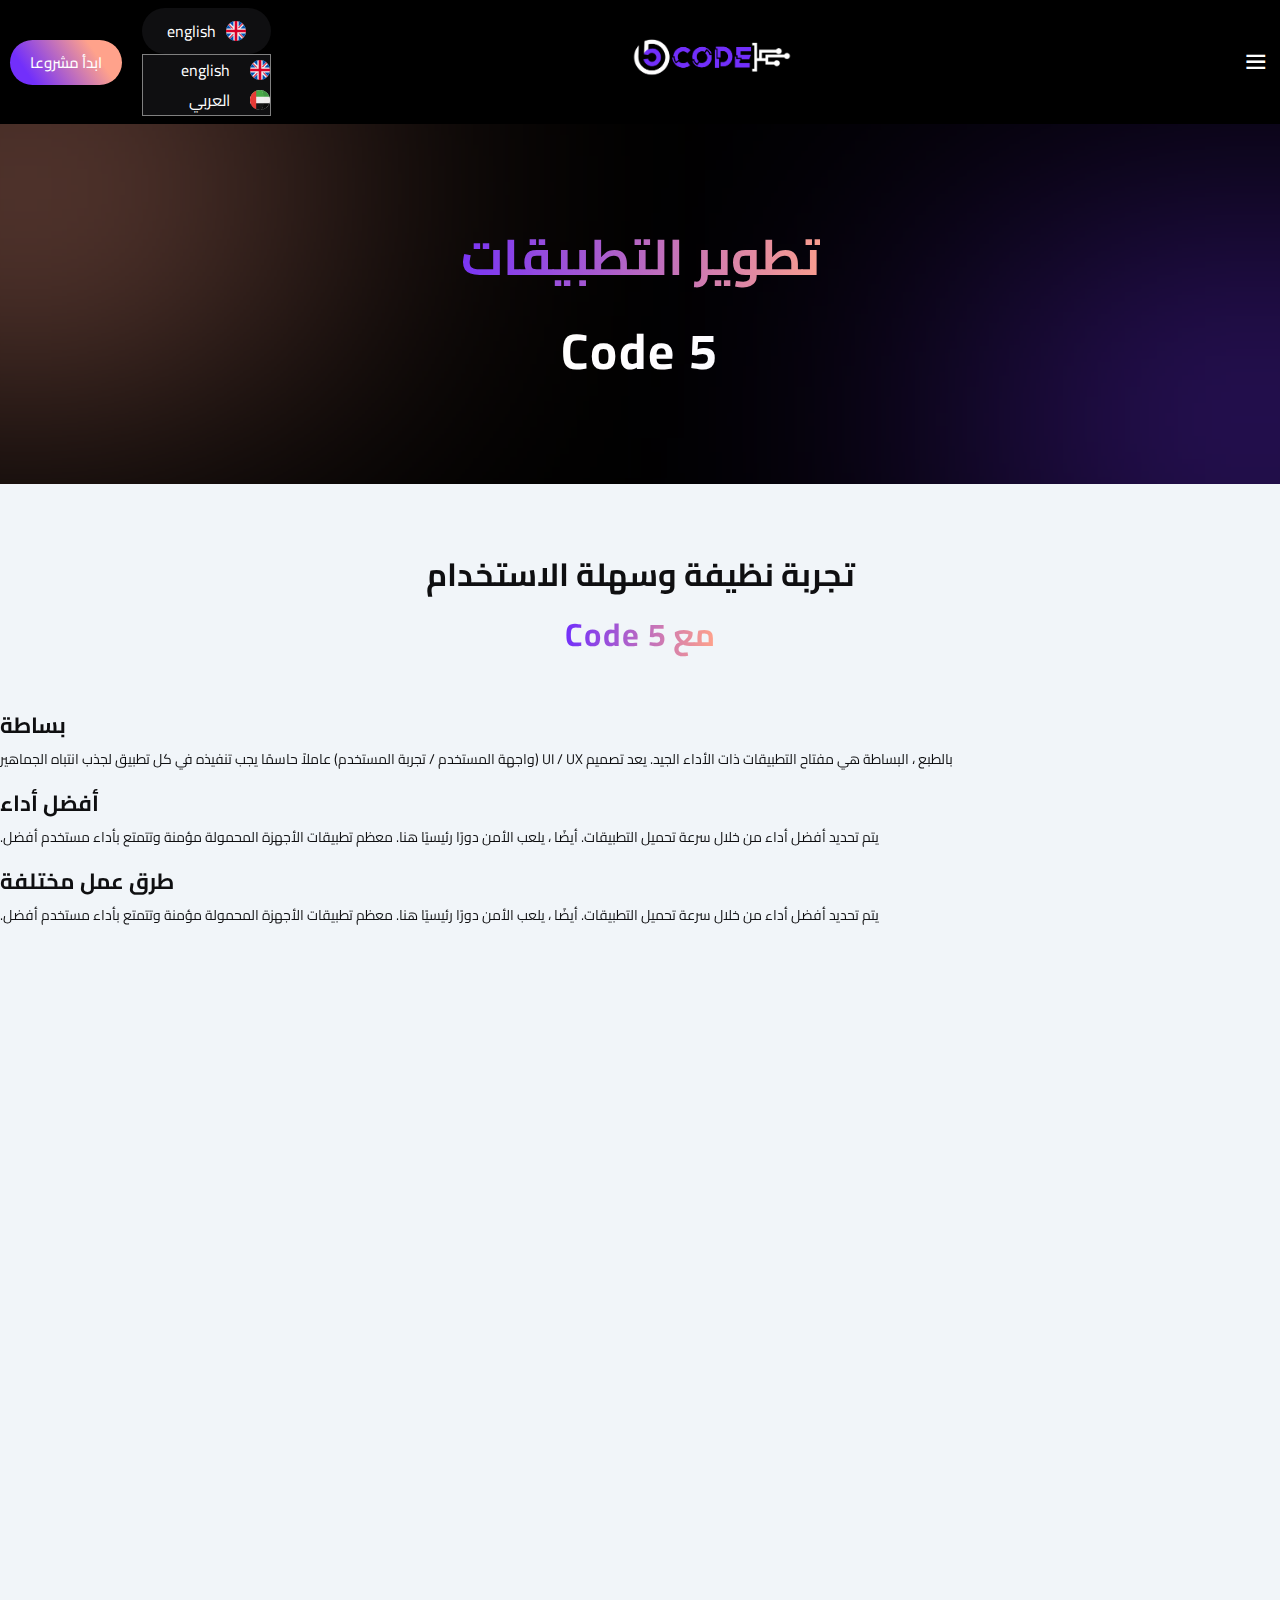
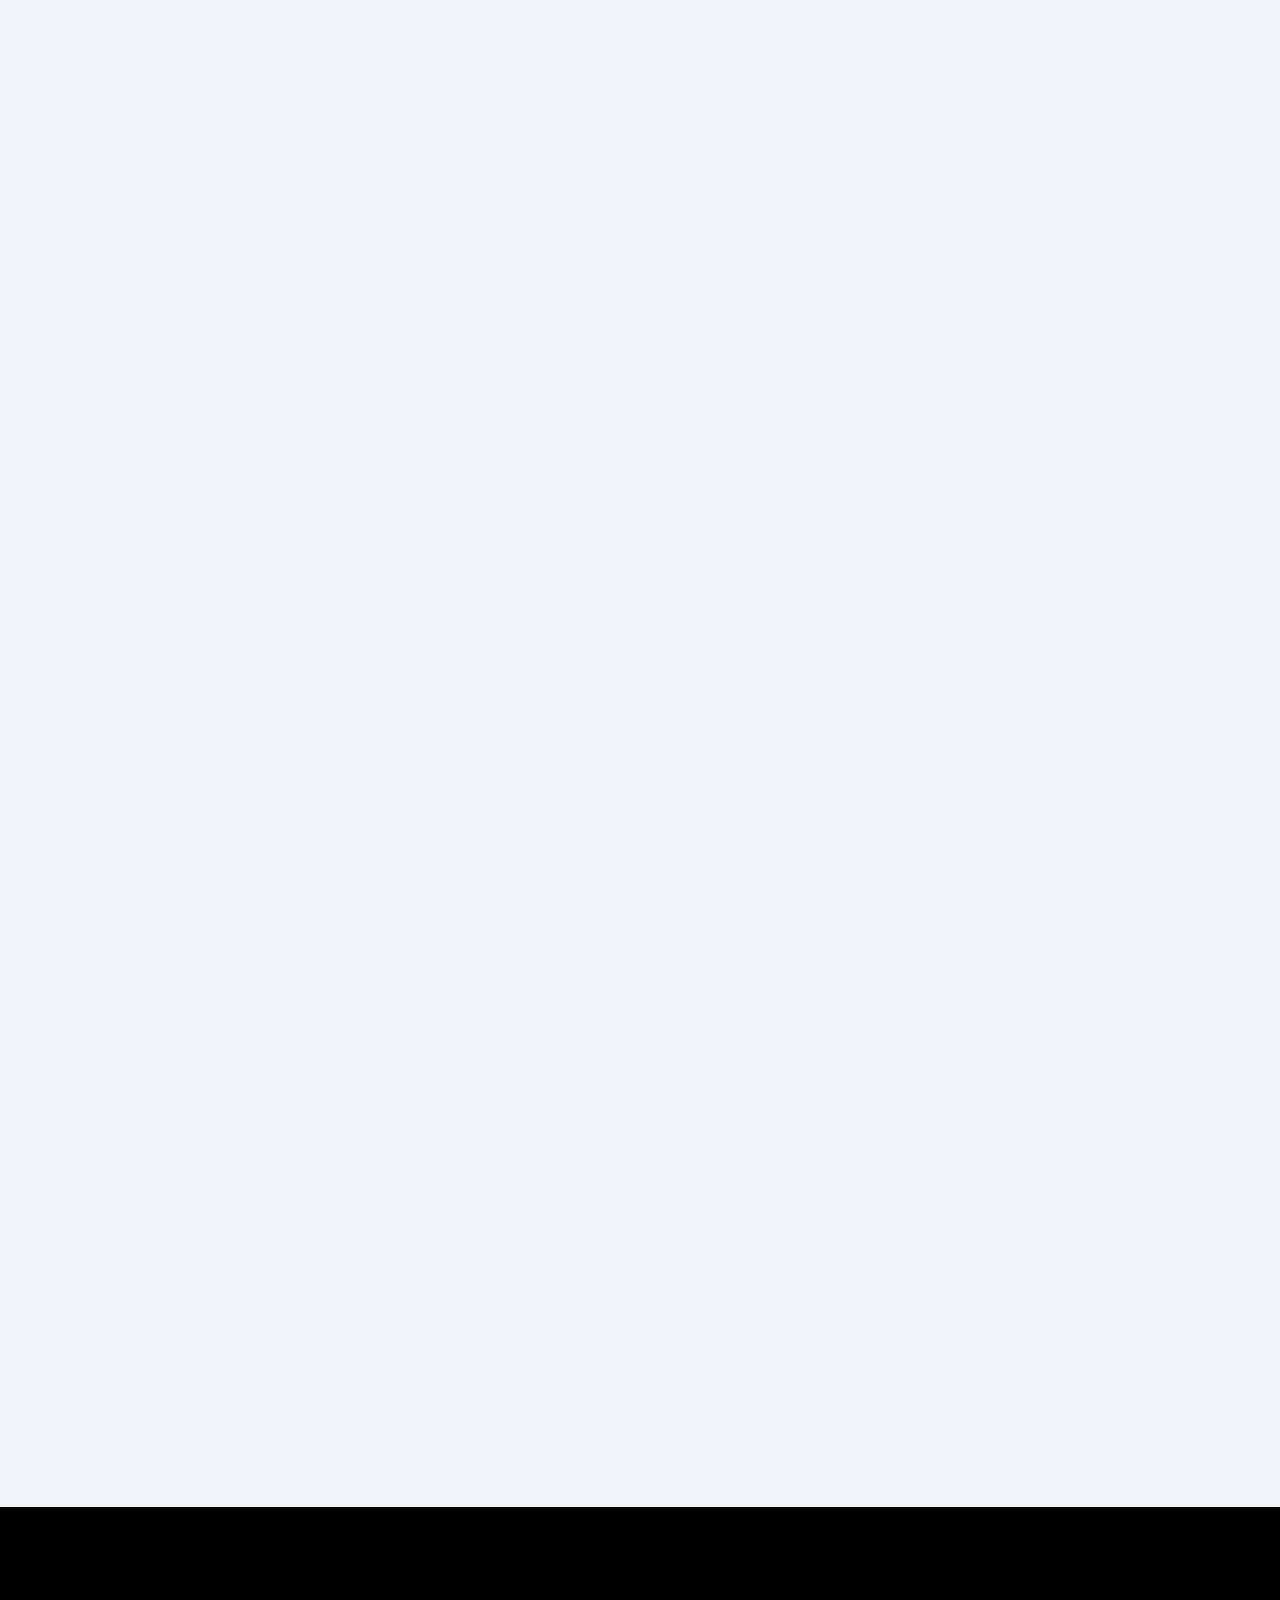
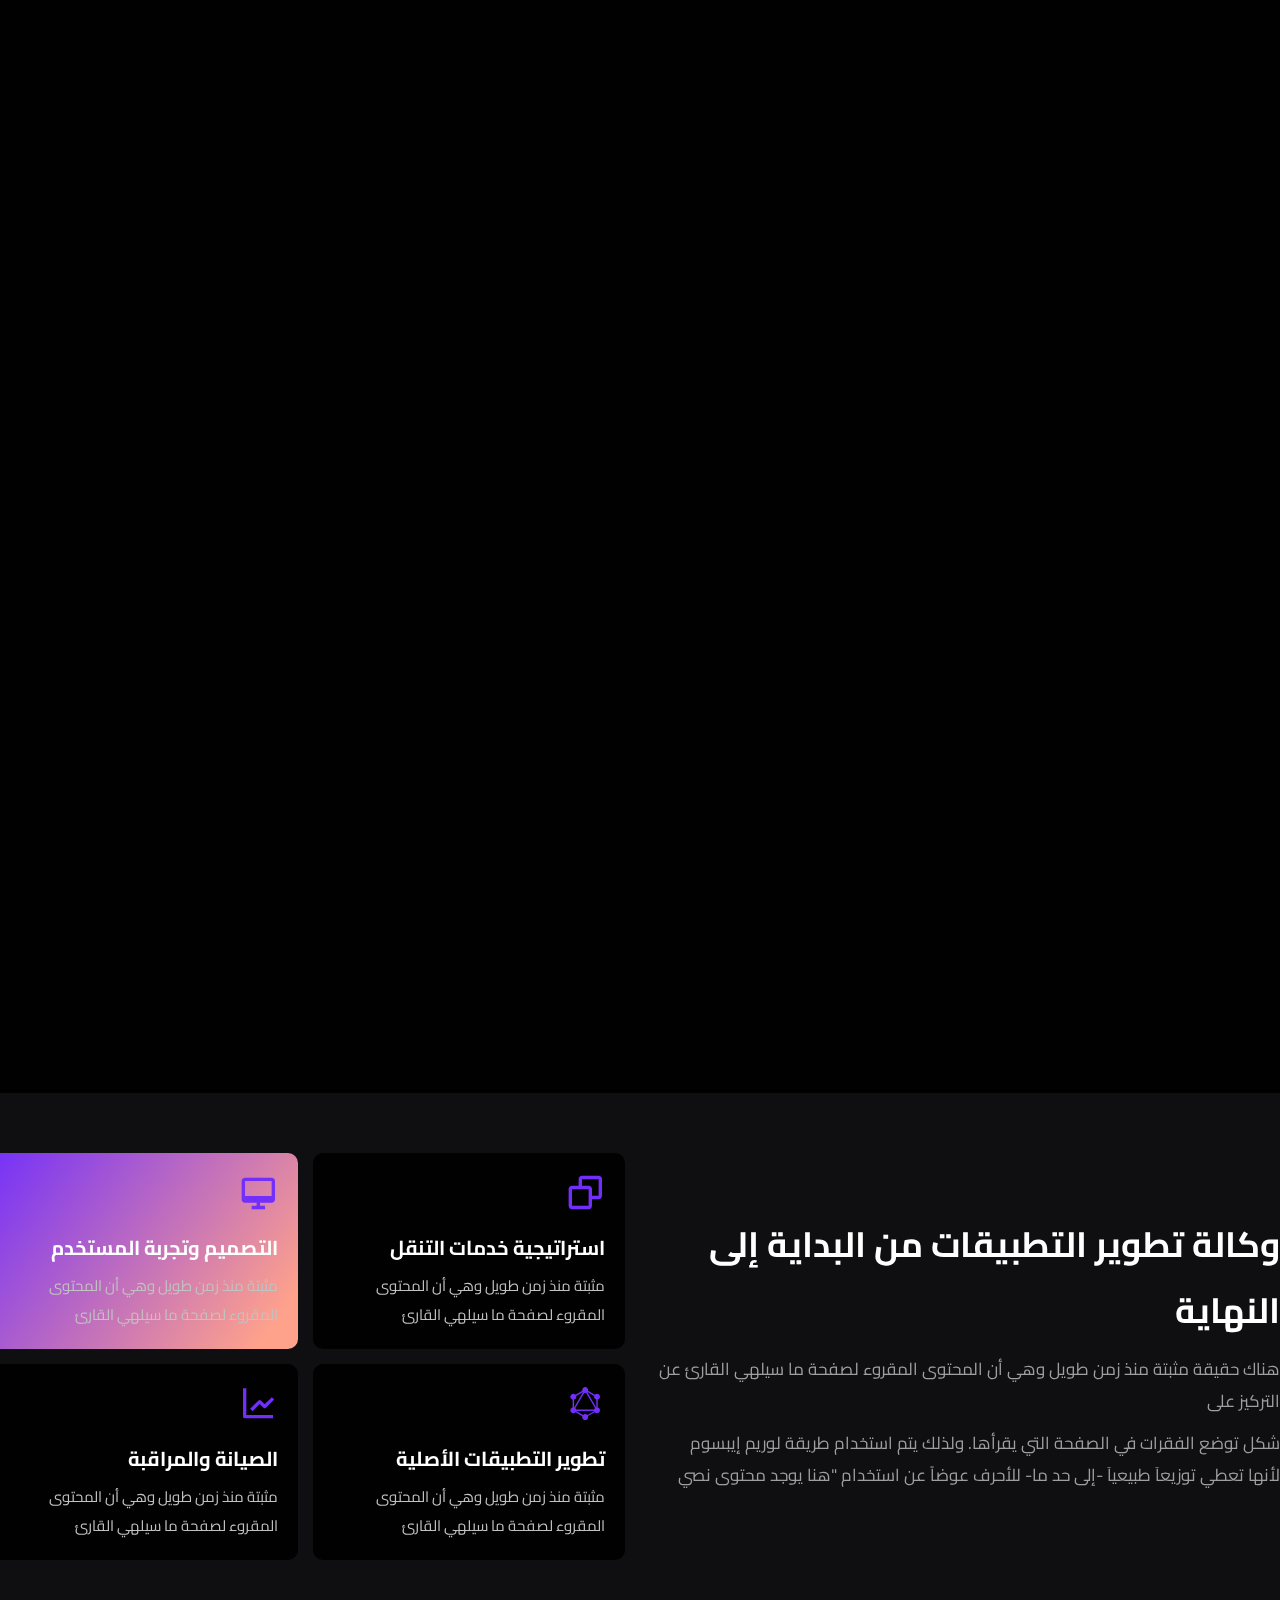
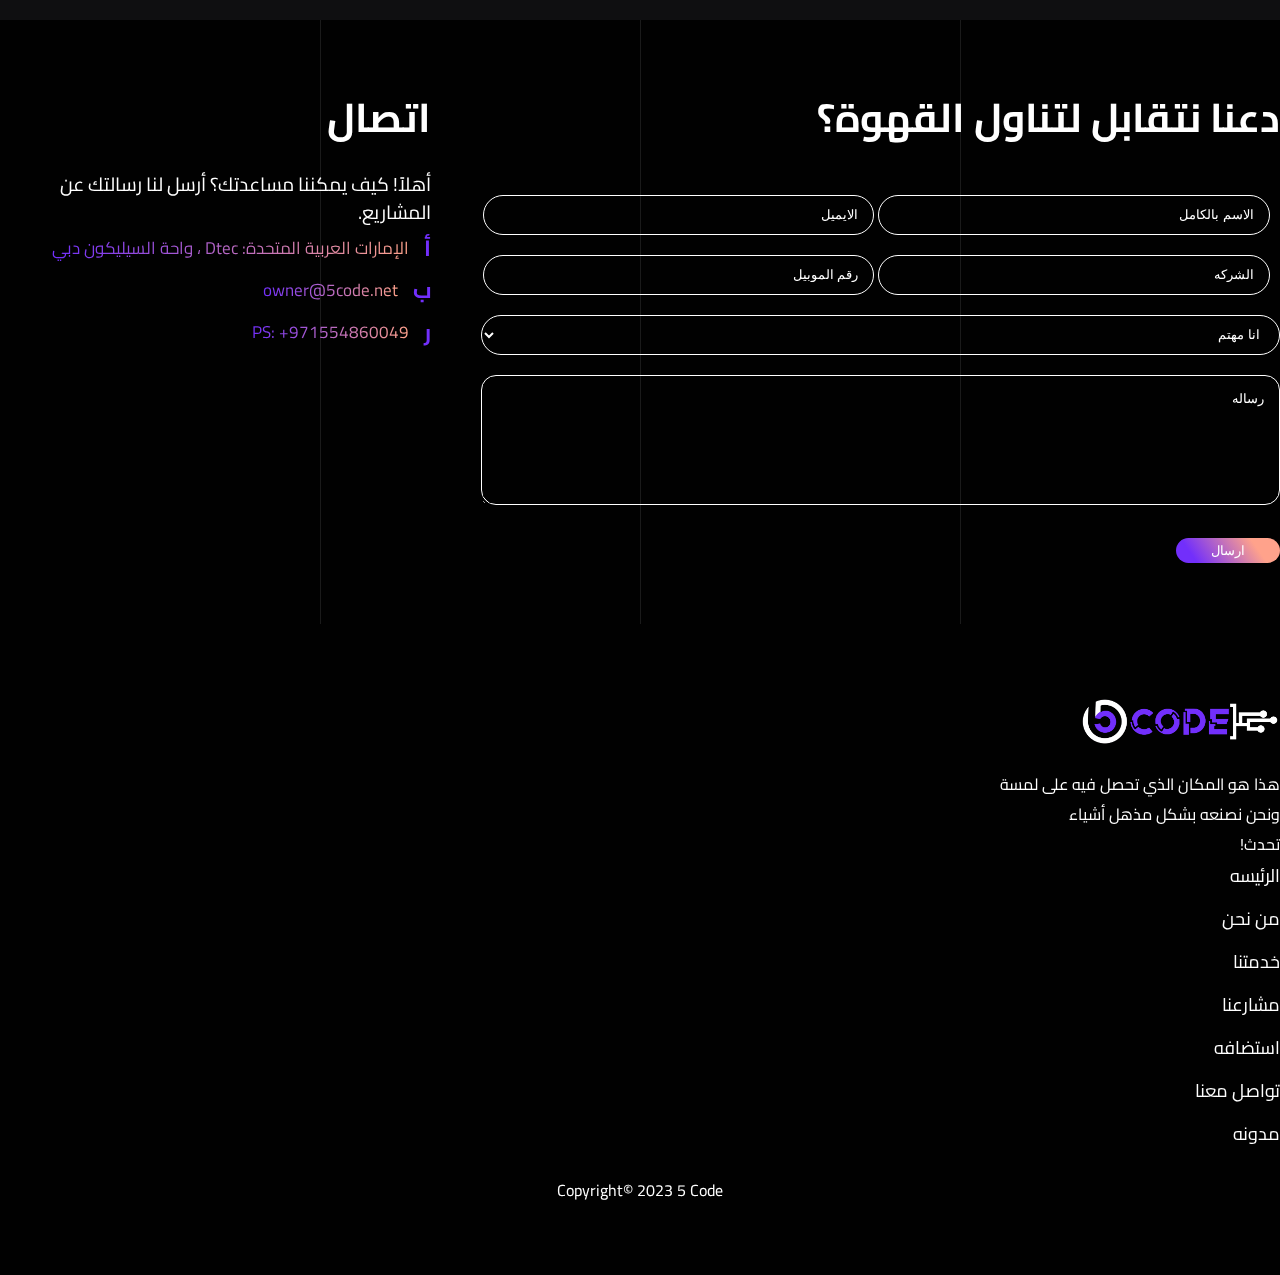
==== commit 025485c3: "commit" ====
--- a/app-development.html
+++ b/app-development.html
@@ -253,7 +253,7 @@
       <div class="info-app">
         <div class="container">
             <div class="row line">
-                <div class="col-12 col-md-6 left">
+                <div class="col-12 col-md-6 left " data-aos="fade-up">
                     <h2 class="title">هل أنت مستعد لتطوير تطبيق جوال؟</h2>
                     <p class="desc">
 يمكنك توظيف مطوري تطبيقات الجوال لتطوير تطبيقاتك في حالة عدم علمك بالبرمجة. </p>
@@ -272,7 +272,7 @@
                         </div>
                     </div>
                 </div>
-                <div class="col-12 col-md-6  right">
+                <div class="col-12 col-md-6  right" data-aos="fade-down">
                     <div class="image">
                         <img src="images/Blog-img.jpg" alt="">
                     </div>
@@ -281,6 +281,44 @@
         </div>
       </div>
        <!-- end info app -->
+
+       <!-- start services app -->
+      <div class="services_app">
+        <div class="container">
+          <div class="line">
+            <div class="left">
+              <h1 class="title">وكالة تطوير التطبيقات من البداية إلى النهاية</h1>
+              <p class="desc">هناك حقيقة مثبتة منذ زمن طويل وهي أن المحتوى المقروء لصفحة ما سيلهي القارئ عن التركيز على</p>
+              <p class="desc">شكل توضع الفقرات في الصفحة التي يقرأها. ولذلك يتم استخدام طريقة لوريم إيبسوم لأنها تعطي توزيعاَ طبيعياَ -إلى حد ما- للأحرف عوضاً عن استخدام "هنا يوجد محتوى نصي</p>
+            </div>
+            <div class="right">
+              <div class="boxs">
+                <div class="box">
+                  <i class='bx bx-copy' ></i>
+                  <h4>استراتيجية خدمات التنقل</h4>
+                  <p> مثبتة منذ زمن طويل وهي أن المحتوى المقروء لصفحة ما سيلهي القارئ</p>
+                </div>
+                 <div class="box active">
+                 <i class='bx bx-desktop'></i>
+                  <h4>التصميم وتجربة المستخدم</h4>
+                  <p> مثبتة منذ زمن طويل وهي أن المحتوى المقروء لصفحة ما سيلهي القارئ</p>
+                </div>
+                 <div class="box">
+                  <i class='bx bxl-graphql' ></i>
+                  <h4>تطوير التطبيقات الأصلية</h4>
+                  <p> مثبتة منذ زمن طويل وهي أن المحتوى المقروء لصفحة ما سيلهي القارئ</p>
+                </div>
+                 <div class="box">
+                  <i class='bx bx-line-chart' ></i>
+                  <h4>الصيانة والمراقبة</h4>
+                  <p> مثبتة منذ زمن طويل وهي أن المحتوى المقروء لصفحة ما سيلهي القارئ</p>
+                </div>
+              </div>
+            </div>
+          </div>
+        </div>
+      </div>
+       <!-- end services app -->
 
       <!-- start contact-us -->
     <div class="contact-us" id="contact-us">
--- a/css/style.css
+++ b/css/style.css
@@ -37,7 +37,7 @@
   --dark-bg: #f1f5f9;
   --secound-dark-bg: #e2e8f0;
   --three-dark-bg: #e2e8f0;
-  --header-bg: #e2e8f0;
+  --header-bg: #213151;
   --color-text: #0f172a;
   --border-color: rgb(95 95 95);
   --bg-box-digital: linear-gradient(
@@ -291,7 +291,7 @@
 }
 header .header-warpper .icon-container .menu-btn i {
   font-size: 28px;
-  color: var(--color-text);
+  color: white;
 }
 header .header-warpper .icon-container #active:checked ~ .menu-btn {
   color: #fff;
@@ -2275,6 +2275,16 @@
   /* Animation */
   /*Shrinking for mobile*/
 }
+.featured .red-shadow {
+  position: absolute;
+  z-index: 7;
+  bottom: -5%;
+  left: -11%;
+  padding: 10% 22%;
+  background: linear-gradient(29deg, #722ffb 24%, #ffa28b 75%);
+  -webkit-filter: blur(-138em);
+  filter: blur(12em);
+}
 .featured .line {
   -webkit-box-align: center;
       -ms-flex-align: center;
@@ -3816,6 +3826,123 @@
     font-size: 15px;
   }
 }
+.services_app {
+  padding: 60px 0;
+  background-color: var(--secound-dark-bg);
+  color: var(--color-text);
+}
+.services_app .line {
+  display: -webkit-box;
+  display: -ms-flexbox;
+  display: flex;
+  -webkit-box-align: center;
+      -ms-flex-align: center;
+          align-items: center;
+  gap: 30px;
+}
+.services_app .line .left,
+.services_app .line .right {
+  width: 50%;
+}
+.services_app .line .left .title {
+  font-size: 35px;
+  font-weight: 700;
+  margin-bottom: 10px;
+}
+.services_app .line .left .desc {
+  margin-bottom: 10px;
+  font-size: 17px;
+  color: #9f9f9f;
+}
+.services_app .line .right .boxs {
+  display: -ms-grid;
+  display: grid;
+  -ms-grid-columns: 50% 15px 50%;
+  grid-template-columns: 50% 50%;
+  gap: 15px;
+}
+.services_app .line .right .boxs .box {
+  background-color: var(--dark-bg);
+  border-radius: 10px;
+  padding: 20px;
+  cursor: pointer;
+}
+.services_app .line .right .boxs .box.active {
+  background-image: linear-gradient(127deg, #ffa28b 0%, #722ffb 91%);
+}
+.services_app .line .right .boxs .box:hover {
+  background-image: linear-gradient(127deg, #ffa28b 0%, #722ffb 91%);
+}
+.services_app .line .right .boxs .box i {
+  font-size: 40px;
+  color: #722ffb;
+}
+.services_app .line .right .boxs .box h4 {
+  font-size: 20px;
+  font-weight: 700;
+  margin-bottom: 5px;
+  margin-top: 10px;
+}
+.services_app .line .right .boxs .box p {
+  color: #c2c2c2;
+  font-size: 15px;
+}
+
+@media (max-width: 768px) {
+  .services_app {
+    padding: 30px 0;
+  }
+  .services_app .line {
+    -webkit-box-orient: vertical;
+    -webkit-box-direction: normal;
+        -ms-flex-direction: column;
+            flex-direction: column;
+    text-align: center;
+  }
+  .services_app .line .left,
+.services_app .line .right {
+    width: 100%;
+  }
+}
+@media (max-width: 450px) {
+  .services_app .line {
+    gap: 15px;
+  }
+  .services_app .line .left .title {
+    font-size: 22px;
+    margin-bottom: 5px;
+  }
+  .services_app .line .left .desc {
+    margin-bottom: 3px;
+    font-size: 14px;
+  }
+  .services_app .line .right .boxs {
+    -ms-grid-columns: 100%;
+    grid-template-columns: 100%;
+  }
+  .services_app .line .right .boxs .box {
+    padding: 15px;
+  }
+  .services_app .line .right .boxs .box i {
+    font-size: 35px;
+  }
+  .services_app .line .right .boxs .box h4 {
+    font-size: 17px;
+    margin-bottom: 1px;
+    margin-top: 5px;
+  }
+  .services_app .line .right .boxs .box p {
+    font-size: 14px;
+    margin-bottom: 0;
+  }
+}
+.services_app .line .right .boxs .box.active {
+  background-image: linear-gradient(127deg, #722ffb 0%, #ffa28b 91%);
+}
+.services_app .line .right .boxs .box:hover {
+  background-image: linear-gradient(127deg, #722ffb 0%, #ffa28b 91%);
+}
+
 .about-web {
   padding: 60px 0;
   background-color: white;
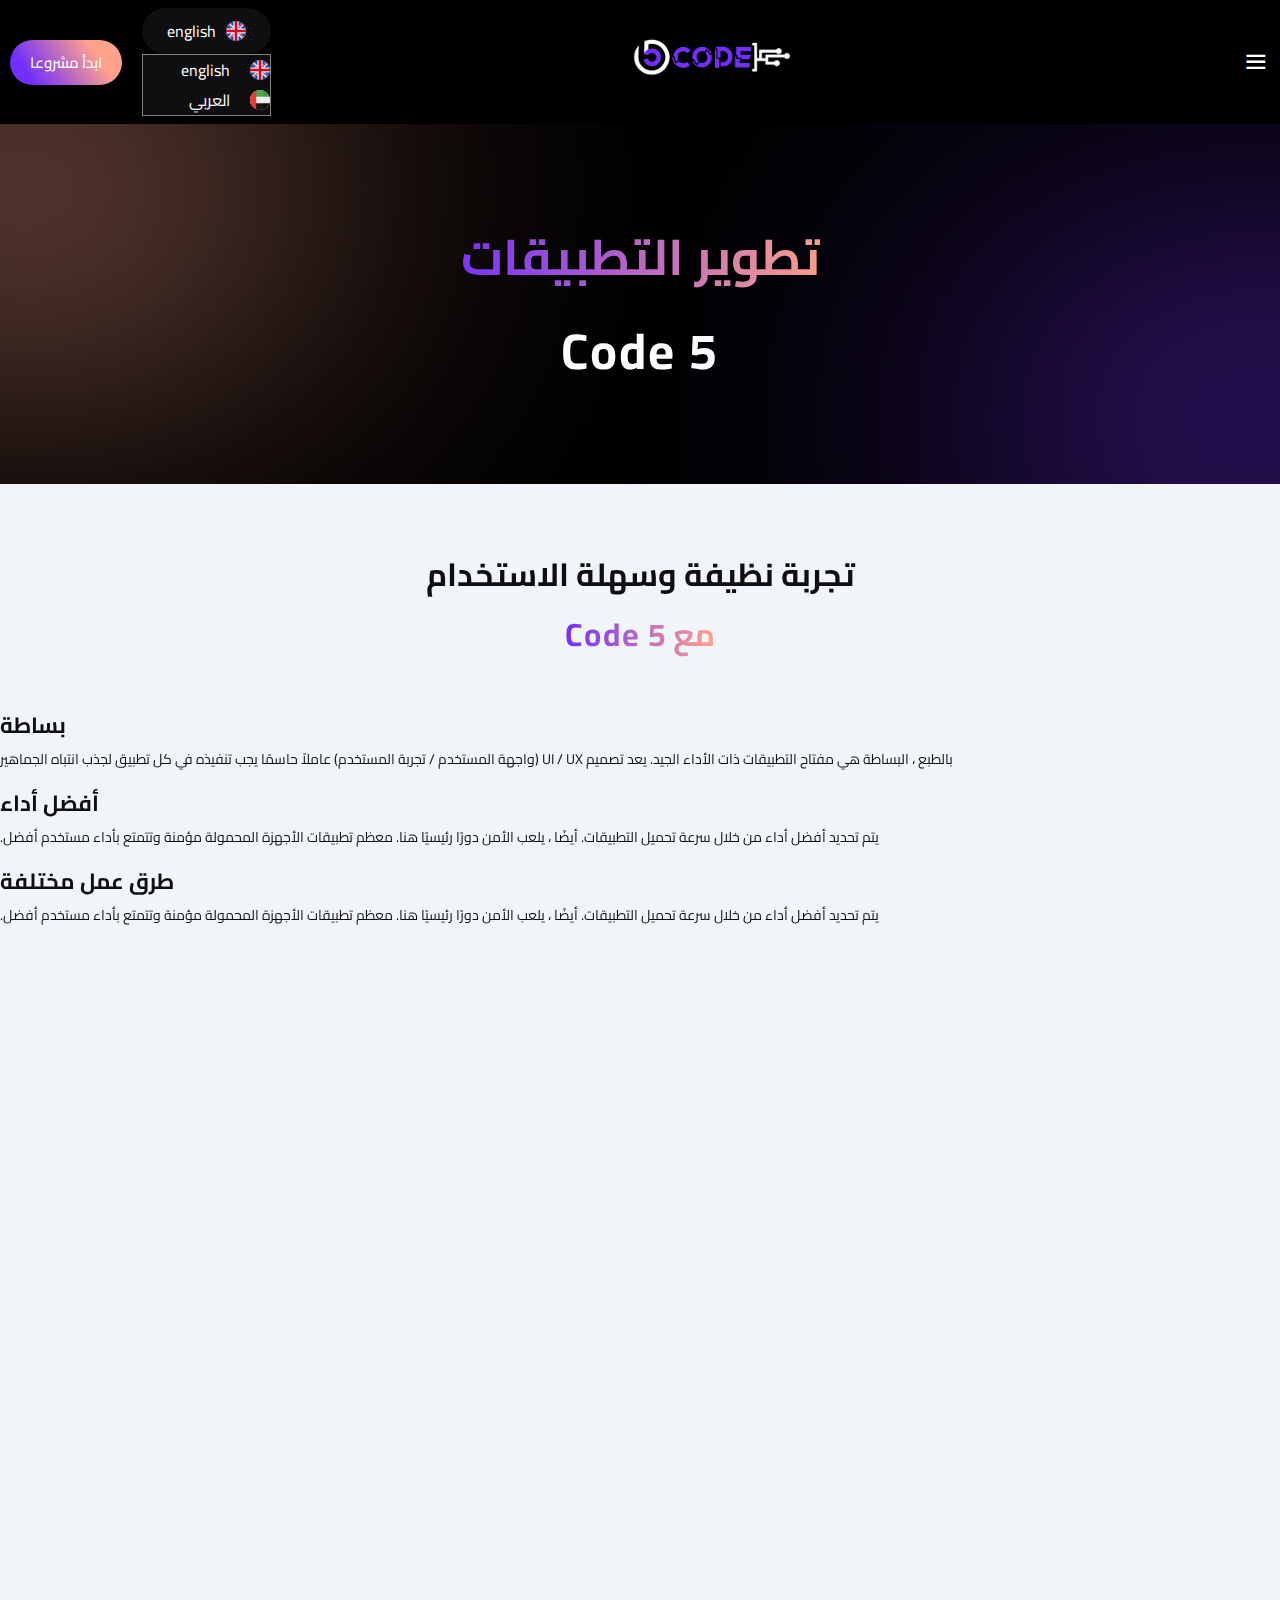
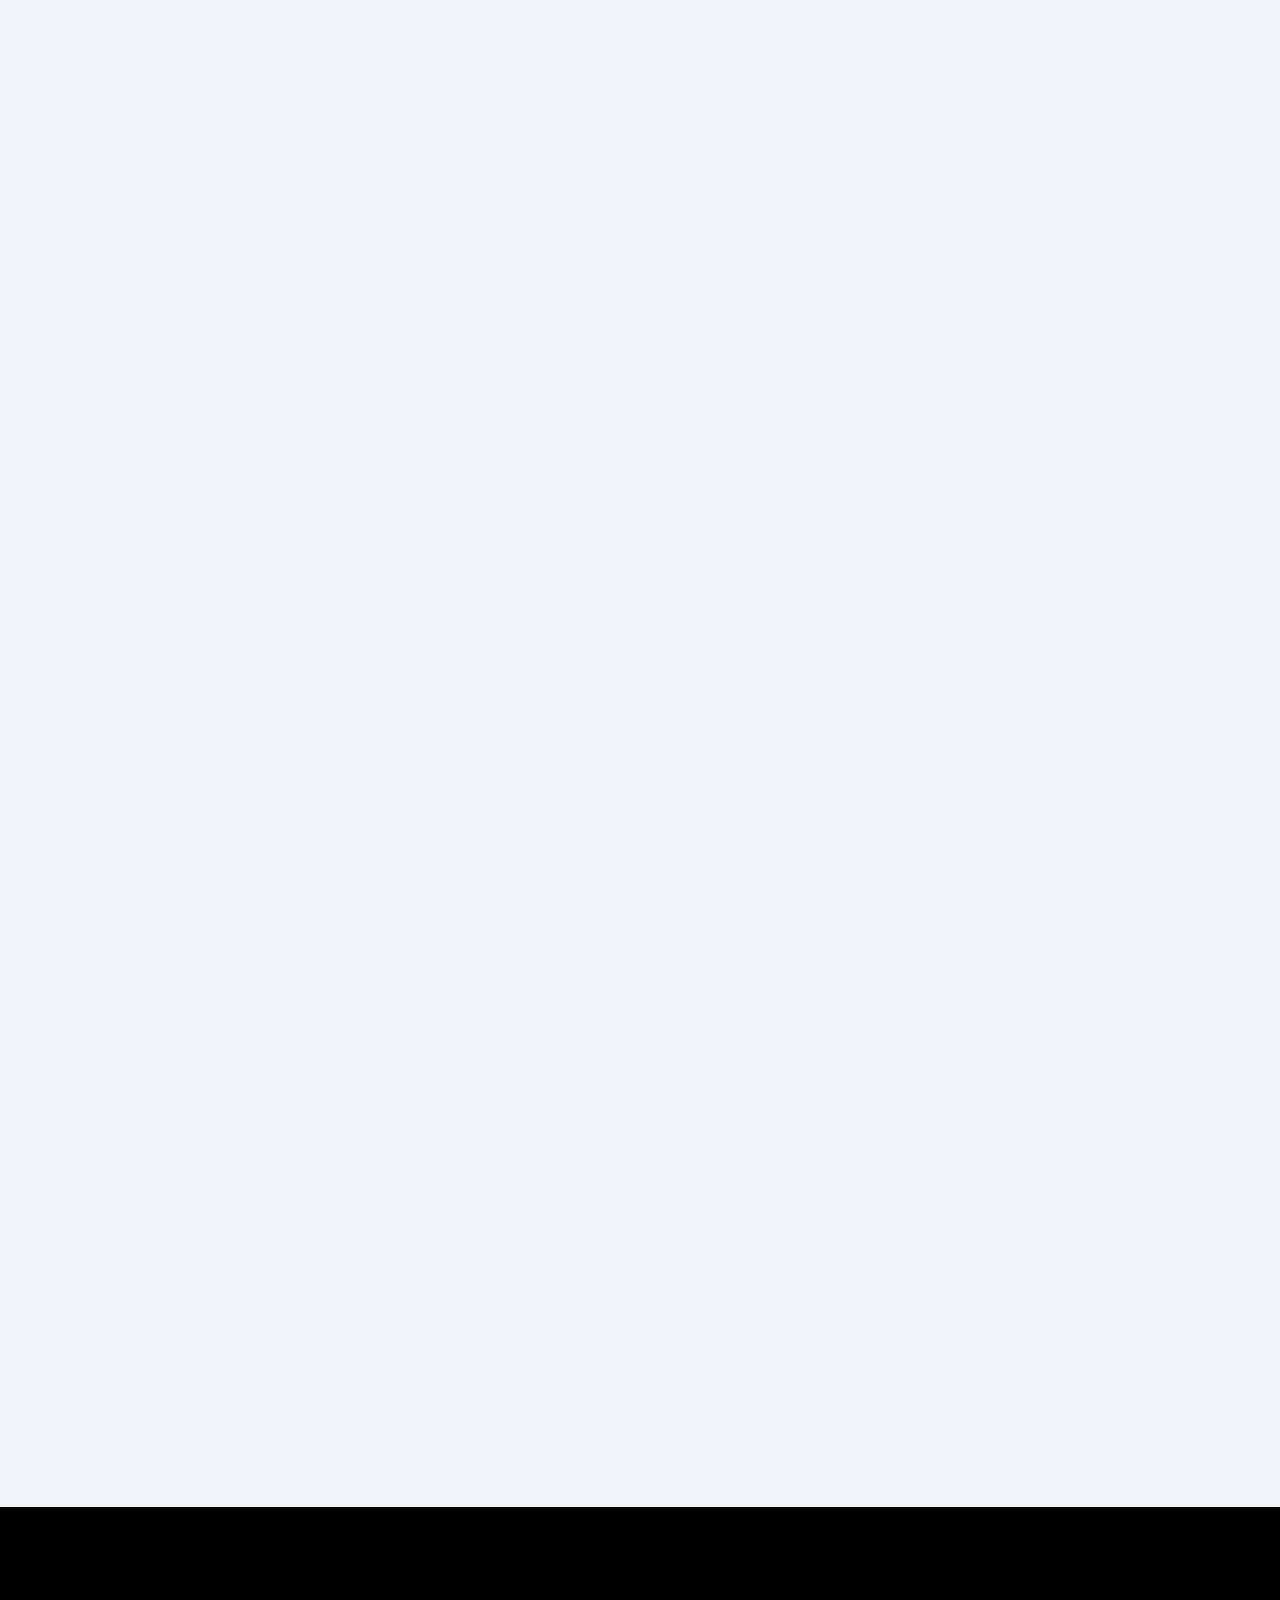
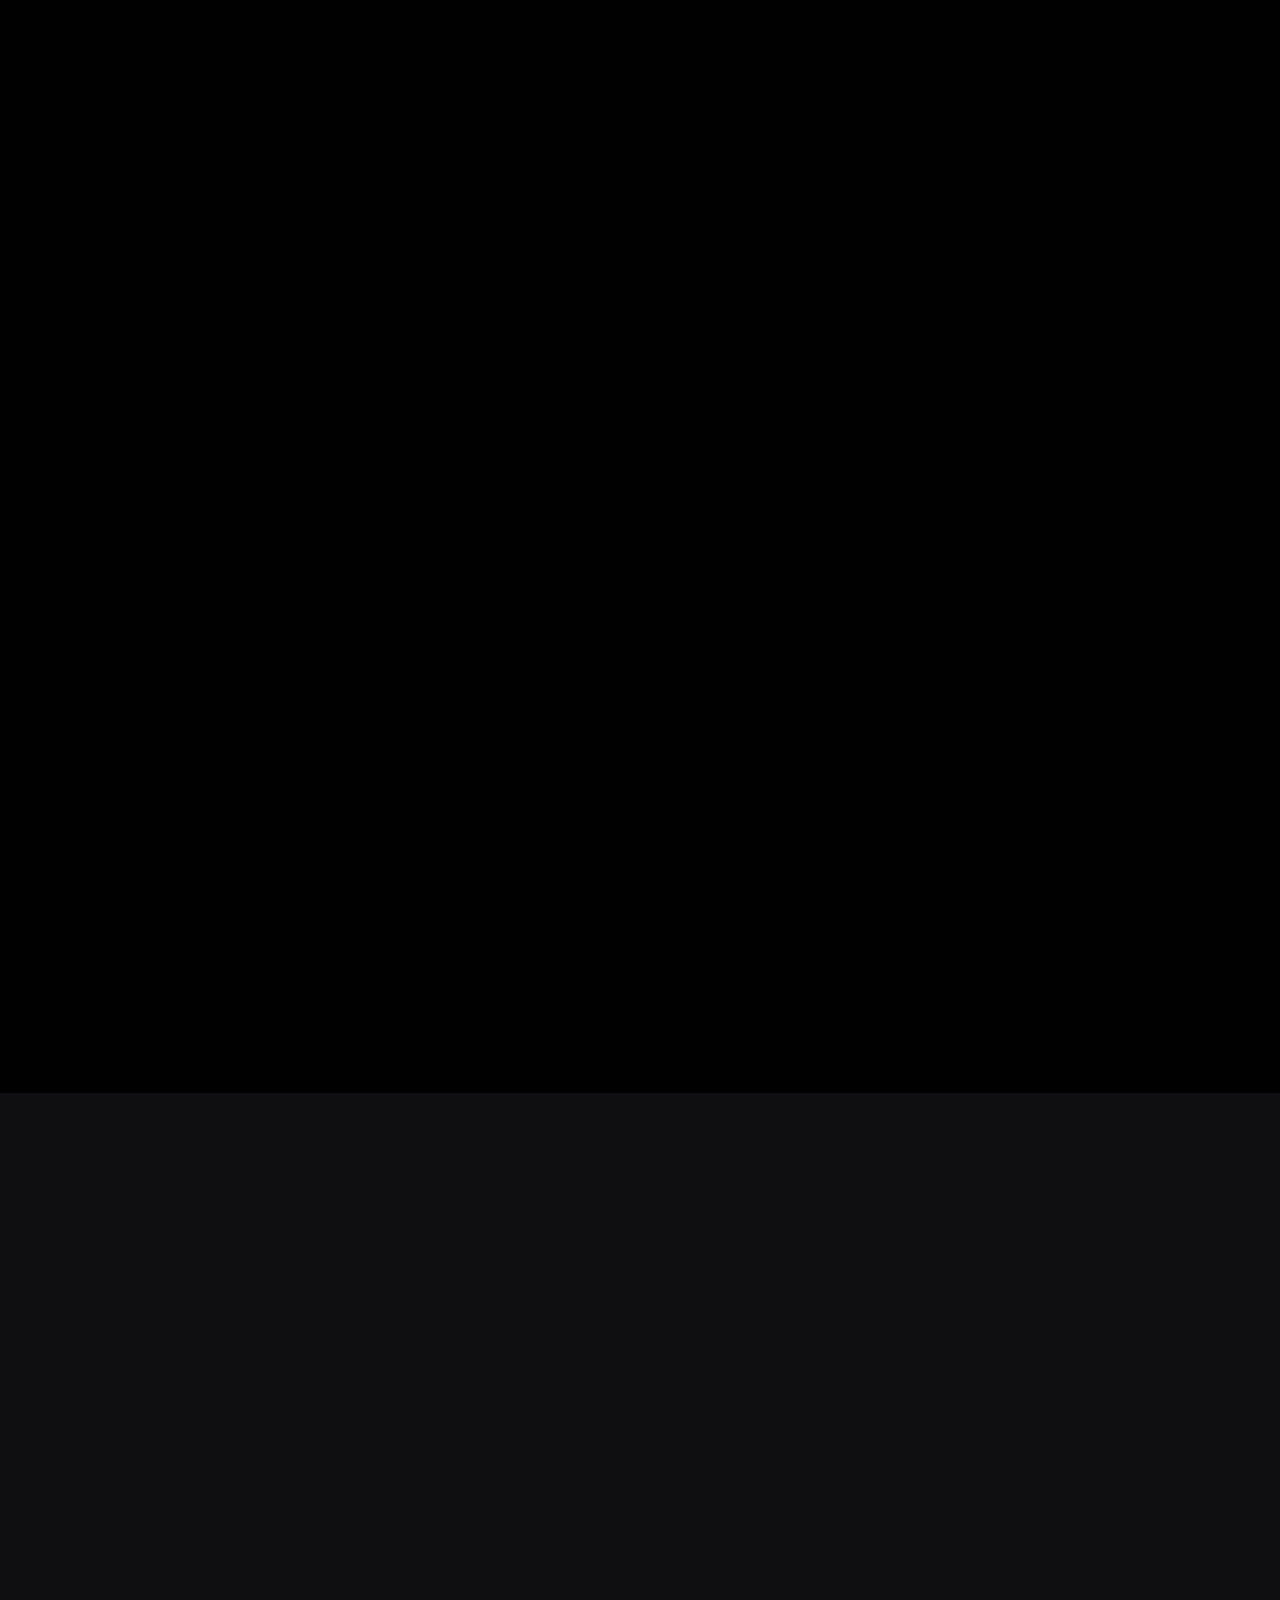
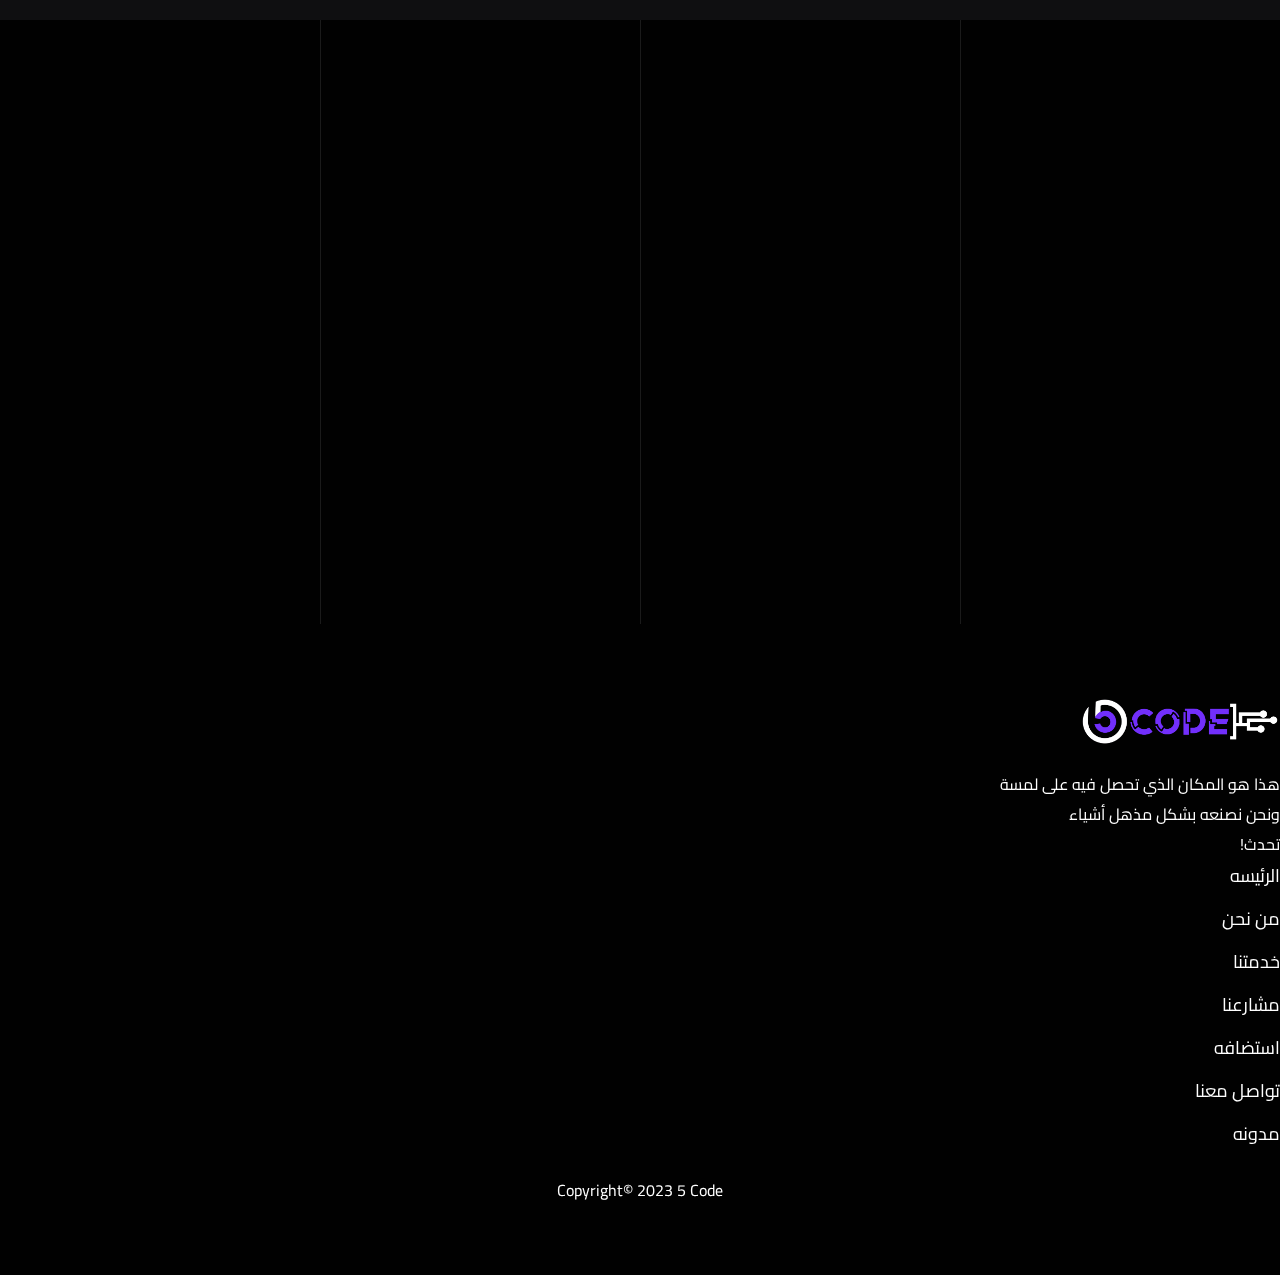
==== commit 04e1326b: "commit" ====
--- a/app-development.html
+++ b/app-development.html
@@ -193,7 +193,9 @@
       <!-- start about app -->
       <div class="about-app">
         <div class="container"> 
-            <h1 class="title">تجربة نظيفة وسهلة الاستخدام<br> <span>مع 5 Code</span></h1>
+            <h1 class="title" data-aos="fade-left"
+            data-aos-delay="80"
+            data-aos-duration="800">تجربة نظيفة وسهلة الاستخدام<br> <span>مع 5 Code</span></h1>
             <div class="row line">
                 <div class="col-12 col-md-4 left" data-aos="fade-right">
                     <div class="text">
@@ -254,8 +256,12 @@
         <div class="container">
             <div class="row line">
                 <div class="col-12 col-md-6 left " data-aos="fade-up">
-                    <h2 class="title">هل أنت مستعد لتطوير تطبيق جوال؟</h2>
-                    <p class="desc">
+                    <h2 class="title" data-aos="fade-left"
+            data-aos-delay="80"
+            data-aos-duration="800">هل أنت مستعد لتطوير تطبيق جوال؟</h2>
+                    <p class="desc" data-aos="fade-left"
+            data-aos-delay="80"
+            data-aos-duration="800">
 يمكنك توظيف مطوري تطبيقات الجوال لتطوير تطبيقاتك في حالة عدم علمك بالبرمجة. </p>
                     <div class="features">
                         <div class="feature">
@@ -286,29 +292,43 @@
       <div class="services_app">
         <div class="container">
           <div class="line">
-            <div class="left">
-              <h1 class="title">وكالة تطوير التطبيقات من البداية إلى النهاية</h1>
-              <p class="desc">هناك حقيقة مثبتة منذ زمن طويل وهي أن المحتوى المقروء لصفحة ما سيلهي القارئ عن التركيز على</p>
-              <p class="desc">شكل توضع الفقرات في الصفحة التي يقرأها. ولذلك يتم استخدام طريقة لوريم إيبسوم لأنها تعطي توزيعاَ طبيعياَ -إلى حد ما- للأحرف عوضاً عن استخدام "هنا يوجد محتوى نصي</p>
+            <div class="left" >
+              <h1 class="title" data-aos="fade-left"
+            data-aos-delay="300"
+            data-aos-duration="800">وكالة تطوير التطبيقات من البداية إلى النهاية</h1>
+              <p class="desc" data-aos="fade-left"
+            data-aos-delay="400"
+            data-aos-duration="800">هناك حقيقة مثبتة منذ زمن طويل وهي أن المحتوى المقروء لصفحة ما سيلهي القارئ عن التركيز على</p>
+              <p class="desc" data-aos="fade-left"
+            data-aos-delay="500"
+            data-aos-duration="800">شكل توضع الفقرات في الصفحة التي يقرأها. ولذلك يتم استخدام طريقة لوريم إيبسوم لأنها تعطي توزيعاَ طبيعياَ -إلى حد ما- للأحرف عوضاً عن استخدام "هنا يوجد محتوى نصي</p>
             </div>
             <div class="right">
               <div class="boxs">
-                <div class="box">
+                <div class="box" data-aos="fade-right"
+            data-aos-delay="300"
+            data-aos-duration="800">
                   <i class='bx bx-copy' ></i>
                   <h4>استراتيجية خدمات التنقل</h4>
                   <p> مثبتة منذ زمن طويل وهي أن المحتوى المقروء لصفحة ما سيلهي القارئ</p>
                 </div>
-                 <div class="box active">
+                 <div class="box active" data-aos="fade-right"
+            data-aos-delay="400"
+            data-aos-duration="800">
                  <i class='bx bx-desktop'></i>
                   <h4>التصميم وتجربة المستخدم</h4>
                   <p> مثبتة منذ زمن طويل وهي أن المحتوى المقروء لصفحة ما سيلهي القارئ</p>
                 </div>
-                 <div class="box">
+                 <div class="box" data-aos="fade-right"
+            data-aos-delay="500"
+            data-aos-duration="800">
                   <i class='bx bxl-graphql' ></i>
                   <h4>تطوير التطبيقات الأصلية</h4>
                   <p> مثبتة منذ زمن طويل وهي أن المحتوى المقروء لصفحة ما سيلهي القارئ</p>
                 </div>
-                 <div class="box">
+                 <div class="box" data-aos="fade-right"
+            data-aos-delay="600"
+            data-aos-duration="800">
                   <i class='bx bx-line-chart' ></i>
                   <h4>الصيانة والمراقبة</h4>
                   <p> مثبتة منذ زمن طويل وهي أن المحتوى المقروء لصفحة ما سيلهي القارئ</p>
@@ -324,7 +344,9 @@
     <div class="contact-us" id="contact-us">
       <div class="container">
         <div class="content">
-          <div class="left">
+          <div class="left" data-aos="fade-left"
+            data-aos-delay="300"
+            data-aos-duration="800">
             <h1 class="title-left">دعنا نتقابل لتناول القهوة؟</h1>
             <form action="">
               <input type="text" placeholder="الاسم بالكامل" />
@@ -345,7 +367,9 @@
             </form>
           </div>
 
-          <div class="right">
+          <div class="right" data-aos="fade-right"
+            data-aos-delay="300"
+            data-aos-duration="800">
             <h2 class="title-right">اتصال</h2>
             <p class="desc">
              أهلاً! كيف يمكننا مساعدتك؟ أرسل لنا رسالتك عن
--- a/css/style.css
+++ b/css/style.css
@@ -6656,6 +6656,7 @@
 }
 .location_map {
   padding: 50px 0;
+  color: var(--color-text);
 }
 .location_map .line {
   display: -webkit-box;
